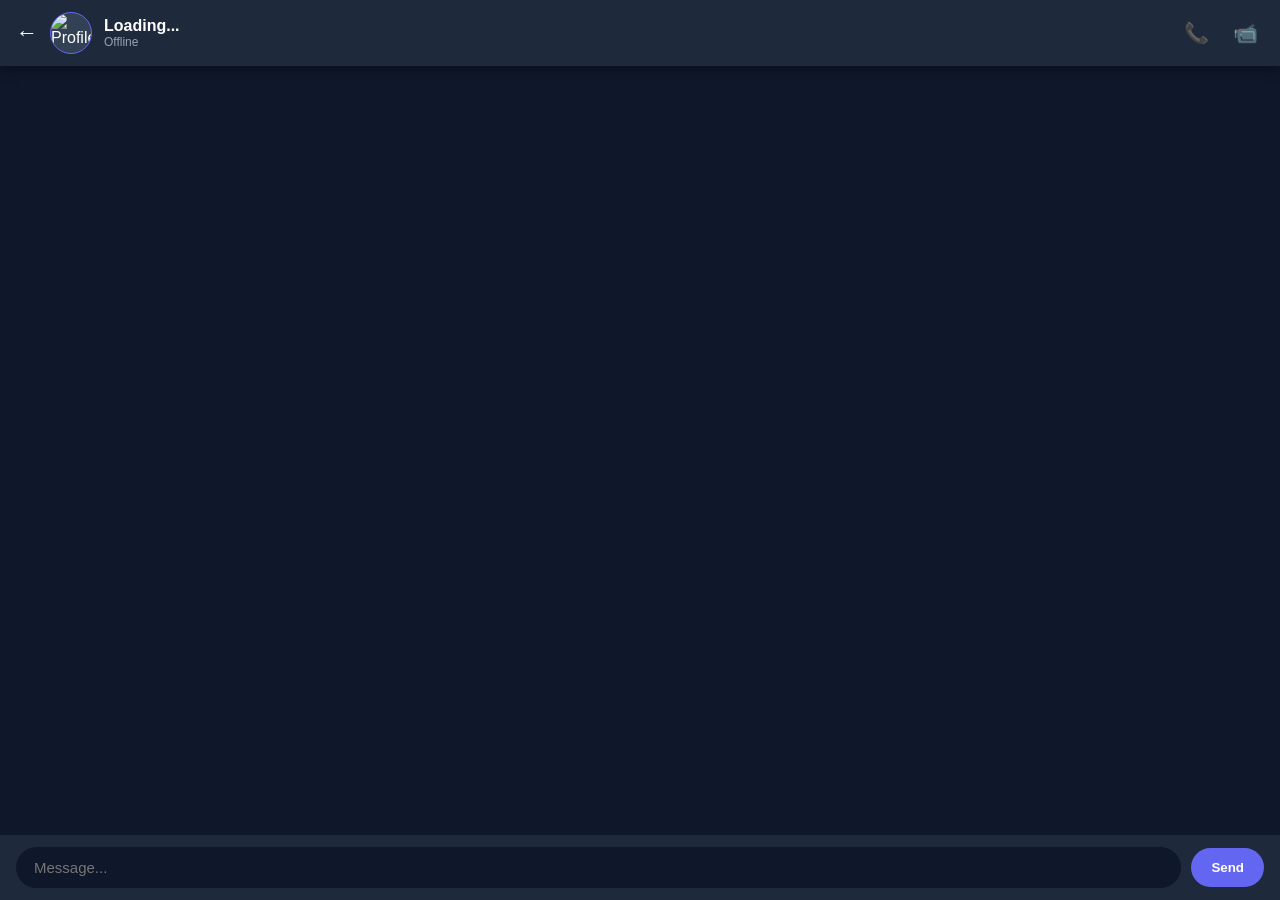
==== chat-room.html @ 701e10e3 "Add files via upload" ====
<!DOCTYPE html>
<html lang="en">
<head>
<meta charset="UTF-8">
<meta name="viewport" content="width=device-width, initial-scale=1.0">
<title>Chat Room - Chatversa</title>

<style>
*{
  margin:0;
  padding:0;
  box-sizing:border-box;
  font-family:-apple-system, BlinkMacSystemFont, "Segoe UI", Roboto, Helvetica, Arial, sans-serif;
}

body{
  background:#0f172a;
  color:white;
  height:100vh;
  display:flex;
  flex-direction:column;
  overflow:hidden;
}

/* Header */
.header{
  background:#1e293b;
  padding:12px 16px;
  display:flex;
  align-items:center;
  justify-content:space-between;
  box-shadow:0 4px 12px rgba(0,0,0,.35);
  z-index:10;
}

.user-info{
  display:flex;
  align-items:center;
  gap:12px;
}

.back-icon{
  font-size:22px;
  cursor:pointer;
  text-decoration:none;
  color:white;
  font-weight:bold;
}

.profile-pic {
  width: 42px;
  height: 42px;
  border-radius: 50%;
  object-fit: cover;
  background: #334155;
  border: 1.5px solid #6366f1;
}

.user-details {
  display: flex;
  flex-direction: column;
}

.user-title{
  font-size:16px;
  font-weight:bold;
}

.status-text{
  font-size:12px;
  color:#94a3b8;
}

.status-online{
  color:#22c55e;
}

.call-actions{
  display:flex;
  gap:12px;
}

.call-btn{
  background:transparent;
  border:none;
  color:white;
  cursor:pointer;
  font-size:20px;
  padding:6px;
  transition:0.2s;
}

.call-btn:hover{
  opacity:0.8;
}

/* Chat Messages */
.chat-box{
  flex:1;
  padding:20px;
  overflow-y:auto;
  display:flex;
  flex-direction:column;
  gap:12px;
}

.message{
  max-width:75%;
  padding:12px 16px;
  border-radius:18px;
  font-size:15px;
  line-height:1.4;
  word-wrap:break-word;
}

.my-msg{
  align-self:flex-end;
  background:#6366f1;
  color:white;
  border-bottom-right-radius:4px;
}

.other-msg{
  align-self:flex-start;
  background:#1e293b;
  color:#e2e8f0;
  border-bottom-left-radius:4px;
}

.call-log-msg {
  align-self: center !important;
  background: #334155 !important;
  color: #cbd5e1 !important;
  font-size: 13px !important;
  border-radius: 12px !important;
  padding: 6px 14px !important;
  text-align: center;
}

.input-container{
  background:#1e293b;
  padding:12px 16px;
  display:flex;
  gap:10px;
  align-items:center;
}

.message-input{
  flex:1;
  padding:12px 18px;
  border:none;
  border-radius:24px;
  background:#0f172a;
  color:white;
  font-size:15px;
  outline:none;
}

.send-btn{
  background:#6366f1;
  color:white;
  border:none;
  padding:12px 20px;
  border-radius:24px;
  font-weight:bold;
  cursor:pointer;
}

/* INSTAGRAM STYLE CALL MODAL OVERLAY */
.call-modal{
  position:fixed;
  top:0;
  left:0;
  width:100vw;
  height:100vh;
  background:#0a0a0c;
  display:none;
  flex-direction:column;
  align-items:center;
  justify-content:space-between;
  z-index:9999;
  padding:50px 20px 40px;
}

.call-bg-blur {
  position: absolute;
  top: 0;
  left: 0;
  width: 100%;
  height: 100%;
  background-size: cover;
  background-position: center;
  filter: blur(40px) brightness(0.3);
  z-index: 1;
}

.call-content {
  position: relative;
  z-index: 2;
  display: flex;
  flex-direction: column;
  align-items: center;
  width: 100%;
}

.call-avatar-wrapper {
  position: relative;
  margin-top: 30px;
}

.call-avatar {
  width: 130px;
  height: 130px;
  border-radius: 50%;
  object-fit: cover;
  border: 3px solid rgba(255,255,255,0.2);
  z-index: 2;
  position: relative;
}

.pulse-ring {
  position: absolute;
  top: -10px;
  left: -10px;
  width: 150px;
  height: 150px;
  border-radius: 50%;
  border: 2px solid #6366f1;
  animation: pulse 1.8s infinite ease-out;
  z-index: 1;
}

@keyframes pulse {
  0% { transform: scale(0.9); opacity: 0.8; }
  100% { transform: scale(1.4); opacity: 0; }
}

.call-user-name {
  font-size: 24px;
  font-weight: 700;
  margin-top: 20px;
}

.call-status-label {
  font-size: 14px;
  color: #a1a1aa;
  margin-top: 6px;
}

.call-timer {
  font-size: 14px;
  color: #22c55e;
  margin-top: 6px;
  font-weight: 600;
  display: none;
}

/* Video Grid */
.video-container {
  position: absolute;
  top: 0;
  left: 0;
  width: 100%;
  height: 100%;
  z-index: 2;
  display: none;
}

#remoteVideo {
  width: 100%;
  height: 100%;
  object-fit: cover;
}

#localVideo {
  position: absolute;
  top: 40px;
  right: 20px;
  width: 110px;
  height: 160px;
  border-radius: 16px;
  object-fit: cover;
  box-shadow: 0 10px 25px rgba(0,0,0,0.5);
  border: 1px solid rgba(255,255,255,0.2);
  z-index: 3;
}

/* Controls Toolbar */
.call-controls {
  position: relative;
  z-index: 5;
  display: flex;
  gap: 20px;
  align-items: center;
  background: rgba(255, 255, 255, 0.1);
  padding: 12px 28px;
  border-radius: 40px;
  backdrop-filter: blur(20px);
}

.icon-btn {
  width: 52px;
  height: 52px;
  border-radius: 50%;
  border: none;
  background: rgba(255, 255, 255, 0.2);
  color: white;
  font-size: 20px;
  cursor: pointer;
  display: flex;
  align-items: center;
  justify-content: center;
  transition: 0.2s;
}

.icon-btn.off {
  background: #ffffff;
  color: #000;
}

.btn-end {
  background: #ef4444 !important;
  color: white !important;
}

.btn-accept {
  background: #22c55e !important;
  color: white !important;
}
</style>
</head>

<body>

<!-- Header -->
<div class="header">
  <div class="user-info">
    <a href="javascript:history.back()" class="back-icon">←</a>
    <img id="userAvatar" class="profile-pic" src="https://ui-avatars.com/api/?name=User&background=6366f1&color=fff" alt="Profile">
    <div class="user-details">
      <div class="user-title" id="chatUserName">Loading...</div>
      <div class="status-text" id="userStatus">Offline</div>
    </div>
  </div>
  <div class="call-actions">
    <button class="call-btn" id="audioCallBtn">📞</button>
    <button class="call-btn" id="videoCallBtn">📹</button>
  </div>
</div>

<!-- Chat Messages Area -->
<div class="chat-box" id="chatBox"></div>

<!-- Input Form Section -->
<form id="messageForm" class="input-container">
  <input type="text" id="messageInput" class="message-input" placeholder="Message..." autocomplete="off" required>
  <button type="submit" class="send-btn">Send</button>
</form>

<!-- INSTAGRAM-LIKE CALL MODAL -->
<div class="call-modal" id="callModal">
  <div class="call-bg-blur" id="callBgBlur"></div>

  <!-- Video Layers -->
  <div class="video-container" id="videoContainer">
    <video id="remoteVideo" autoplay playsinline></video>
    <video id="localVideo" autoplay playsinline muted></video>
  </div>

  <!-- Audio / Initial View -->
  <div class="call-content" id="callContent">
    <div class="call-avatar-wrapper">
      <div class="pulse-ring" id="pulseRing"></div>
      <img id="callUserAvatar" class="call-avatar" src="https://ui-avatars.com/api/?name=User" alt="Avatar">
    </div>
    <div class="call-user-name" id="callUserName">User</div>
    <div class="call-status-label" id="callStatusLabel">Ringing...</div>
    <div class="call-timer" id="callTimer">00:00</div>
  </div>

  <!-- Toolbar -->
  <div class="call-controls">
    <button class="icon-btn" id="toggleMicBtn">🎙️</button>
    <button class="icon-btn btn-accept" id="acceptCallBtn" style="display:none;">📞</button>
    <button class="icon-btn" id="toggleCamBtn" style="display:none;">📹</button>
    <button class="icon-btn btn-end" id="endCallBtn">❌</button>
  </div>
</div>

<script type="module">
import { initializeApp } from "https://www.gstatic.com/firebasejs/12.1.0/firebase-app.js";
import { getAuth, onAuthStateChanged } from "https://www.gstatic.com/firebasejs/12.1.0/firebase-auth.js";
import {
  getFirestore,
  collection,
  doc,
  addDoc,
  query,
  orderBy,
  onSnapshot,
  updateDoc,
  setDoc,
  deleteDoc,
  getDocs,
  serverTimestamp
} from "https://www.gstatic.com/firebasejs/12.1.0/firebase-firestore.js";

const firebaseConfig = {
  apiKey: "AIzaSyDe3ahkE9wEpUOYwt8dnUiFhUAYI1X3i7E",
  authDomain: "chatversa-ca526.firebaseapp.com",
  projectId: "chatversa-ca526",
  storageBucket: "chatversa-ca526.firebasestorage.app",
  messagingSenderId: "735371121479",
  appId: "1:735371121479:web:230385acffc8a7c3e8f262"
};

const app = initializeApp(firebaseConfig);
const auth = getAuth(app);
const db = getFirestore(app);

// DOM Elements
const chatUserName = document.getElementById("chatUserName");
const userAvatar = document.getElementById("userAvatar");
const userStatus = document.getElementById("userStatus");
const chatBox = document.getElementById("chatBox");
const messageForm = document.getElementById("messageForm");
const messageInput = document.getElementById("messageInput");

// Call Modal Elements
const callModal = document.getElementById("callModal");
const callBgBlur = document.getElementById("callBgBlur");
const callUserAvatar = document.getElementById("callUserAvatar");
const callUserName = document.getElementById("callUserName");
const callStatusLabel = document.getElementById("callStatusLabel");
const callTimer = document.getElementById("callTimer");
const videoContainer = document.getElementById("videoContainer");
const pulseRing = document.getElementById("pulseRing");

const localVideo = document.getElementById("localVideo");
const remoteVideo = document.getElementById("remoteVideo");
const endCallBtn = document.getElementById("endCallBtn");
const acceptCallBtn = document.getElementById("acceptCallBtn");
const toggleMicBtn = document.getElementById("toggleMicBtn");
const toggleCamBtn = document.getElementById("toggleCamBtn");

const urlParams = new URLSearchParams(window.location.search);
let roomId = urlParams.get("roomId");
let friendName = urlParams.get("name");
let targetUid = urlParams.get("userId");

let currentUser = null;
let peerConnection = null;
let localStream = null;
let timerInterval = null;
let callDurationSeconds = 0;
let audioContext = null;
let ringtoneOscillator = null;

const rtcConfig = {
  iceServers: [
    { urls: "stun:stun.l.google.com:19302" },
    { urls: "stun:stun1.l.google.com:19302" }
  ]
};

function getConsistentRoomId(uid1, uid2) {
    return [uid1, uid2].sort().join("_");
}

onAuthStateChanged(auth, async (user) => {
    if (!user) {
        location.href = "index.html";
        return;
    }
    currentUser = user;

    if (targetUid) {
        roomId = getConsistentRoomId(currentUser.uid, targetUid);
    } else if (roomId) {
        const uids = roomId.split("_");
        targetUid = uids.find(id => id !== currentUser.uid);
        roomId = getConsistentRoomId(currentUser.uid, targetUid);
    }

    setupUserPresence();
    resolveUserAndPresence();
    listenForMessages();
    listenForIncomingCalls();
});

// Presence System
function setupUserPresence() {
    const userRef = doc(db, "users", currentUser.uid);
    updateDoc(userRef, { isOnline: true, lastSeen: serverTimestamp() }).catch(() => {});
    window.addEventListener("beforeunload", () => {
        updateDoc(userRef, { isOnline: false, lastSeen: serverTimestamp() });
    });
}

function resolveUserAndPresence() {
    if (friendName) {
        chatUserName.innerText = friendName;
        callUserName.innerText = friendName;
        const avatarUrl = `https://ui-avatars.com/api/?name=${encodeURIComponent(friendName)}&background=6366f1&color=fff`;
        userAvatar.src = avatarUrl;
        callUserAvatar.src = avatarUrl;
        callBgBlur.style.backgroundImage = `url(${avatarUrl})`;
    }

    if (targetUid) {
        onSnapshot(doc(db, "users", targetUid), (docSnap) => {
            if (docSnap.exists()) {
                const data = docSnap.data();
                const name = data.username || friendName || "User";
                chatUserName.innerText = name;
                callUserName.innerText = name;

                const avatar = data.photoURL || data.profilePic || `https://ui-avatars.com/api/?name=${encodeURIComponent(name)}&background=6366f1&color=fff`;
                userAvatar.src = avatar;
                callUserAvatar.src = avatar;
                callBgBlur.style.backgroundImage = `url(${avatar})`;

                if (data.isOnline) {
                    userStatus.innerText = "Online";
                    userStatus.className = "status-text status-online";
                } else if (data.lastSeen) {
                    const date = data.lastSeen.toDate ? data.lastSeen.toDate() : new Date();
                    userStatus.innerText = `Last seen at ${date.toLocaleTimeString([], {hour: '2-digit', minute:'2-digit'})}`;
                    userStatus.className = "status-text";
                } else {
                    userStatus.innerText = "Offline";
                    userStatus.className = "status-text";
                }
            }
        });
    }
}

// Chat System with Call Log UI
function listenForMessages() {
    if (!roomId) return;
    const q = query(
        collection(db, "chatRooms", roomId, "messages"),
        orderBy("timestamp", "asc")
    );

    onSnapshot(q, (snapshot) => {
        chatBox.innerHTML = "";
        snapshot.forEach((docSnap) => {
            const msg = docSnap.data();
            const isMe = msg.senderId === currentUser.uid;
            const msgDiv = document.createElement("div");

            if (msg.isCallLog) {
                msgDiv.classList.add("message", "call-log-msg");
            } else {
                msgDiv.classList.add("message", isMe ? "my-msg" : "other-msg");
            }

            msgDiv.innerText = msg.text || "";
            chatBox.appendChild(msgDiv);
        });
        chatBox.scrollTop = chatBox.scrollHeight;
    });
}

messageForm.addEventListener("submit", async (e) => {
    e.preventDefault();
    const text = messageInput.value.trim();
    if (!text || !roomId) return;

    messageInput.value = "";
    await addDoc(collection(db, "chatRooms", roomId, "messages"), {
        text: text,
        senderId: currentUser.uid,
        timestamp: serverTimestamp()
    });
});

// Send Call Summary Message to Chat
async function sendCallLogMessage(callType, status, durationSec = 0) {
    if (!roomId) return;

    let text = "";
    if (status === "connected") {
        let mins = Math.floor(durationSec / 60);
        let secs = durationSec % 60;
        let timeStr = `${mins < 10 ? '0' + mins : mins}:${secs < 10 ? '0' + secs : secs}`;
        text = `📞 ${callType === 'video' ? 'Video' : 'Audio'} Call ended • ${timeStr}`;
    } else {
        text = `🚫 Missed ${callType === 'video' ? 'Video' : 'Audio'} Call`;
    }

    await addDoc(collection(db, "chatRooms", roomId, "messages"), {
        text: text,
        senderId: currentUser.uid,
        isCallLog: true,
        timestamp: serverTimestamp()
    });
}

// Sound Generator (Procedural Ringtone)
function playRingtone() {
    try {
        audioContext = new (window.AudioContext || window.webkitAudioContext)();
        let osc = audioContext.createOscillator();
        let gain = audioContext.createGain();
        osc.type = 'sine';
        osc.frequency.setValueAtTime(440, audioContext.currentTime); 
        gain.gain.setValueAtTime(0.1, audioContext.currentTime);
        osc.connect(gain);
        gain.connect(audioContext.destination);
        osc.start();
        ringtoneOscillator = osc;
    } catch(e) {}
}

function stopRingtone() {
    if (ringtoneOscillator) {
        try { ringtoneOscillator.stop(); } catch(e){}
        ringtoneOscillator = null;
    }
}

// Timer Counter
function startTimer() {
    callDurationSeconds = 0;
    callTimer.style.display = "block";
    pulseRing.style.display = "none";
    
    timerInterval = setInterval(() => {
        callDurationSeconds++;
        let mins = Math.floor(callDurationSeconds / 60);
        let secs = callDurationSeconds % 60;
        callTimer.innerText = `${mins < 10 ? '0' + mins : mins}:${secs < 10 ? '0' + secs : secs}`;
    }, 1000);
}

// Call Actions
document.getElementById("audioCallBtn").onclick = () => startCall(false);
document.getElementById("videoCallBtn").onclick = () => startCall(true);

async function startCall(isVideo) {
    if (!roomId) return;

    try {
        localStream = await navigator.mediaDevices.getUserMedia({ video: isVideo, audio: true });
    } catch (err) {
        try {
            localStream = await navigator.mediaDevices.getUserMedia({ video: false, audio: true });
            isVideo = false;
        } catch (audioErr) {
            alert("Permissions required for microphone/camera.");
            return;
        }
    }

    callModal.style.display = "flex";
    callStatusLabel.innerText = "Calling...";
    acceptCallBtn.style.display = "none";
    toggleCamBtn.style.display = isVideo ? "flex" : "none";
    videoContainer.style.display = isVideo ? "block" : "none";

    localVideo.srcObject = localStream;
    playRingtone();

    peerConnection = new RTCPeerConnection(rtcConfig);
    localStream.getTracks().forEach(track => peerConnection.addTrack(track, localStream));

    peerConnection.ontrack = (event) => {
        remoteVideo.srcObject = event.streams[0];
    };

    const callDocRef = doc(db, "chatRooms", roomId, "calls", "currentCall");
    const offerCandidatesRef = collection(callDocRef, "offerCandidates");
    const answerCandidatesRef = collection(callDocRef, "answerCandidates");

    const oldOffers = await getDocs(offerCandidatesRef);
    oldOffers.forEach(async (d) => await deleteDoc(d.ref));
    const oldAnswers = await getDocs(answerCandidatesRef);
    oldAnswers.forEach(async (d) => await deleteDoc(d.ref));

    peerConnection.onicecandidate = (event) => {
        if (event.candidate) {
            addDoc(offerCandidatesRef, event.candidate.toJSON());
        }
    };

    const offer = await peerConnection.createOffer();
    await peerConnection.setLocalDescription(offer);

    await setDoc(callDocRef, {
        offer: { type: offer.type, sdp: offer.sdp },
        callerId: currentUser.uid,
        type: isVideo ? "video" : "audio",
        status: "calling"
    });

    onSnapshot(callDocRef, async (snapshot) => {
        const data = snapshot.data();
        if (data && data.answer && !peerConnection.currentRemoteDescription) {
            stopRingtone();
            const answer = new RTCSessionDescription(data.answer);
            await peerConnection.setRemoteDescription(answer);
            callStatusLabel.innerText = "Connected";
            startTimer();
        }
        if (!data || data.status === "ended") {
            closeCallUI();
        }
    });

    onSnapshot(answerCandidatesRef, (snapshot) => {
        snapshot.docChanges().forEach((change) => {
            if (change.type === "added") {
                peerConnection.addIceCandidate(new RTCIceCandidate(change.doc.data()));
            }
        });
    });
}

function listenForIncomingCalls() {
    if (!roomId) return;
    const callDocRef = doc(db, "chatRooms", roomId, "calls", "currentCall");

    onSnapshot(callDocRef, async (snapshot) => {
        if (!snapshot.exists()) return;
        const data = snapshot.data();

        if (data.callerId !== currentUser.uid && data.status === "calling") {
            playRingtone();
            callModal.style.display = "flex";
            callStatusLabel.innerText = `Incoming ${data.type} call...`;
            acceptCallBtn.style.display = "flex";
            toggleCamBtn.style.display = data.type === "video" ? "flex" : "none";
            videoContainer.style.display = data.type === "video" ? "block" : "none";

            acceptCallBtn.onclick = async () => {
                stopRingtone();
                acceptCallBtn.style.display = "none";
                callStatusLabel.innerText = "Connecting...";

                try {
                    localStream = await navigator.mediaDevices.getUserMedia({
                        video: data.type === "video",
                        audio: true
                    });
                } catch (err) {
                    localStream = await navigator.mediaDevices.getUserMedia({ video: false, audio: true });
                }

                localVideo.srcObject = localStream;

                peerConnection = new RTCPeerConnection(rtcConfig);
                localStream.getTracks().forEach(track => peerConnection.addTrack(track, localStream));

                peerConnection.ontrack = (event) => {
                    remoteVideo.srcObject = event.streams[0];
                };

                const offerCandidatesRef = collection(callDocRef, "offerCandidates");
                const answerCandidatesRef = collection(callDocRef, "answerCandidates");

                peerConnection.onicecandidate = (event) => {
                    if (event.candidate) {
                        addDoc(answerCandidatesRef, event.candidate.toJSON());
                    }
                };

                await peerConnection.setRemoteDescription(new RTCSessionDescription(data.offer));
                const answer = await peerConnection.createAnswer();
                await peerConnection.setLocalDescription(answer);

                await updateDoc(callDocRef, {
                    answer: { type: answer.type, sdp: answer.sdp },
                    status: "connected"
                });

                callStatusLabel.innerText = "Connected";
                startTimer();

                onSnapshot(offerCandidatesRef, (snapshot) => {
                    snapshot.docChanges().forEach((change) => {
                        if (change.type === "added") {
                            peerConnection.addIceCandidate(new RTCIceCandidate(change.doc.data()));
                        }
                    });
                });
            };
        } else if (data.status === "ended") {
            closeCallUI();
        }
    });
}

// Control Buttons Logic
toggleMicBtn.onclick = () => {
    if (localStream) {
        const audioTrack = localStream.getAudioTracks()[0];
        if (audioTrack) {
            audioTrack.enabled = !audioTrack.enabled;
            toggleMicBtn.classList.toggle("off", !audioTrack.enabled);
            toggleMicBtn.innerText = audioTrack.enabled ? "🎙️" : "🔇";
        }
    }
};

toggleCamBtn.onclick = () => {
    if (localStream) {
        const videoTrack = localStream.getVideoTracks()[0];
        if (videoTrack) {
            videoTrack.enabled = !videoTrack.enabled;
            toggleCamBtn.classList.toggle("off", !videoTrack.enabled);
        }
    }
};

endCallBtn.onclick = async () => {
    if (roomId) {
        const callDocRef = doc(db, "chatRooms", roomId, "calls", "currentCall");
        
        // Push Call duration log to chat box
        const isVideo = toggleCamBtn.style.display !== "none";
        if (callStatusLabel.innerText === "Connected") {
            await sendCallLogMessage(isVideo ? "video" : "audio", "connected", callDurationSeconds);
        } else {
            await sendCallLogMessage(isVideo ? "video" : "audio", "missed");
        }

        await setDoc(callDocRef, { status: "ended" }, { merge: true }).catch(() => {});
    }
    closeCallUI();
};

function closeCallUI() {
    stopRingtone();
    if (timerInterval) clearInterval(timerInterval);
    if (localStream) {
        localStream.getTracks().forEach(track => track.stop());
    }
    if (peerConnection) {
        peerConnection.close();
    }
    callModal.style.display = "none";
    callTimer.innerText = "00:00";
    callTimer.style.display = "none";
    pulseRing.style.display = "block";
}
</script>

</body>
</html>
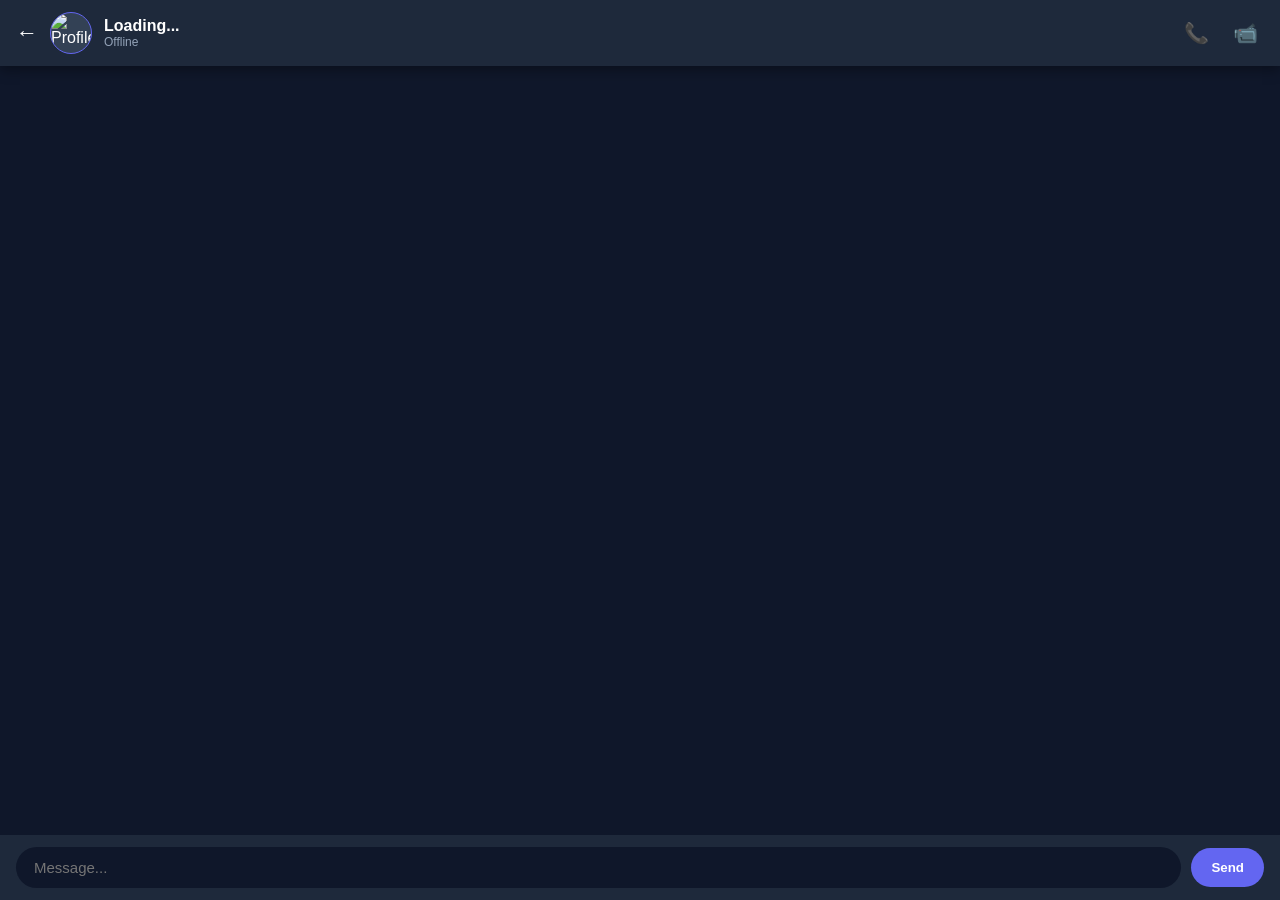
==== commit 786767b1: "Add files via upload" ====
--- a/chat-room.html
+++ b/chat-room.html
@@ -128,13 +128,20 @@
 }
 
 .call-log-msg {
-  align-self: center !important;
-  background: #334155 !important;
-  color: #cbd5e1 !important;
   font-size: 13px !important;
   border-radius: 12px !important;
-  padding: 6px 14px !important;
-  text-align: center;
+  padding: 8px 14px !important;
+  user-select: none;
+  transition: transform 0.1s ease, opacity 0.2s;
+}
+
+.clickable-call-log {
+  cursor: pointer;
+}
+
+.clickable-call-log:active {
+  transform: scale(0.96);
+  opacity: 0.8;
 }
 
 .input-container{
@@ -453,6 +460,7 @@
 let localStream = null;
 let timerInterval = null;
 let callDurationSeconds = 0;
+let isCallConnected = false;
 let audioContext = null;
 let ringtoneOscillator = null;
 
@@ -536,7 +544,7 @@
     }
 }
 
-// Chat System with Call Log UI
+// Chat System with Call Log UI & Tap to Recall
 function listenForMessages() {
     if (!roomId) return;
     const q = query(
@@ -553,11 +561,34 @@
 
             if (msg.isCallLog) {
                 msgDiv.classList.add("message", "call-log-msg");
+                
+                const isVideo = msg.callType === "Video" || (msg.text && msg.text.toLowerCase().includes("video"));
+
+                if (isMe) {
+                    msgDiv.style.alignSelf = "flex-end";
+                    msgDiv.style.background = "#312e81";
+                    msgDiv.style.color = "#c7d2fe";
+                    
+                    let callLabel = msg.text.replace("Missed", "Unanswered");
+                    msgDiv.innerText = `↗️ Outgoing ${callLabel.replace('📞 ', '')}`;
+                } else {
+                    msgDiv.style.alignSelf = "flex-start";
+                    msgDiv.style.background = "#334155";
+                    msgDiv.style.color = "#cbd5e1";
+
+                    // Tap to Call back on Missed/Incoming
+                    msgDiv.classList.add("clickable-call-log");
+                    msgDiv.innerText = `↙️ ${msg.text} • Tap to call back`;
+
+                    msgDiv.onclick = () => {
+                        startCall(isVideo);
+                    };
+                }
             } else {
                 msgDiv.classList.add("message", isMe ? "my-msg" : "other-msg");
+                msgDiv.innerText = msg.text || "";
             }
 
-            msgDiv.innerText = msg.text || "";
             chatBox.appendChild(msgDiv);
         });
         chatBox.scrollTop = chatBox.scrollHeight;
@@ -582,19 +613,23 @@
     if (!roomId) return;
 
     let text = "";
+    const typeStr = callType === 'video' ? 'Video' : 'Audio';
+
     if (status === "connected") {
         let mins = Math.floor(durationSec / 60);
         let secs = durationSec % 60;
         let timeStr = `${mins < 10 ? '0' + mins : mins}:${secs < 10 ? '0' + secs : secs}`;
-        text = `📞 ${callType === 'video' ? 'Video' : 'Audio'} Call ended • ${timeStr}`;
+        text = `📞 ${typeStr} Call ended • ${timeStr}`;
     } else {
-        text = `🚫 Missed ${callType === 'video' ? 'Video' : 'Audio'} Call`;
+        text = `🚫 Missed ${typeStr} Call`;
     }
 
     await addDoc(collection(db, "chatRooms", roomId, "messages"), {
         text: text,
         senderId: currentUser.uid,
         isCallLog: true,
+        callStatus: status,
+        callType: typeStr,
         timestamp: serverTimestamp()
     });
 }
@@ -624,6 +659,7 @@
 
 // Timer Counter
 function startTimer() {
+    isCallConnected = true;
     callDurationSeconds = 0;
     callTimer.style.display = "block";
     pulseRing.style.display = "none";
@@ -819,9 +855,8 @@
     if (roomId) {
         const callDocRef = doc(db, "chatRooms", roomId, "calls", "currentCall");
         
-        // Push Call duration log to chat box
         const isVideo = toggleCamBtn.style.display !== "none";
-        if (callStatusLabel.innerText === "Connected") {
+        if (isCallConnected) {
             await sendCallLogMessage(isVideo ? "video" : "audio", "connected", callDurationSeconds);
         } else {
             await sendCallLogMessage(isVideo ? "video" : "audio", "missed");
@@ -833,6 +868,7 @@
 };
 
 function closeCallUI() {
+    isCallConnected = false;
     stopRingtone();
     if (timerInterval) clearInterval(timerInterval);
     if (localStream) {
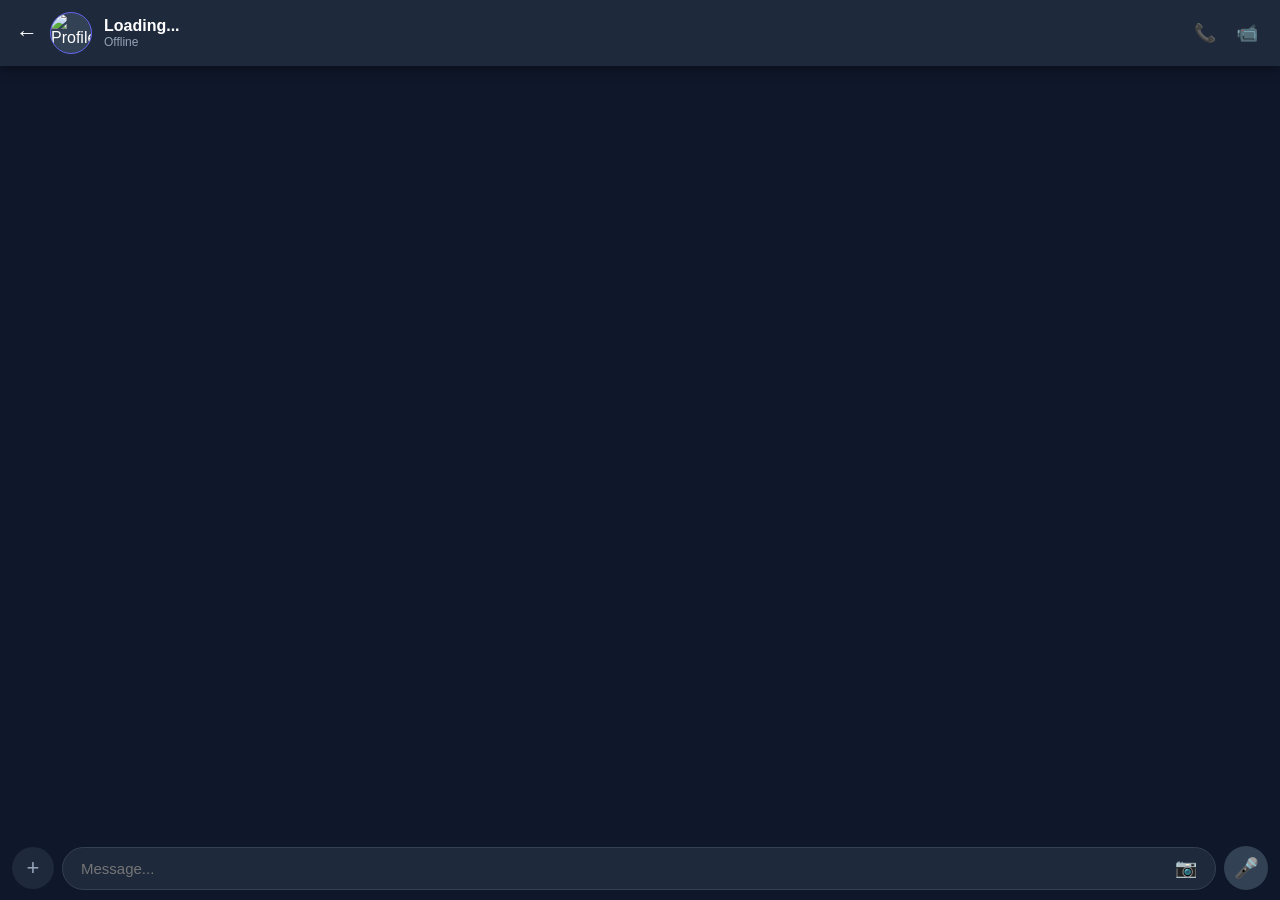
==== commit 9292c757: "Add files via upload" ====
--- a/chat-room.html
+++ b/chat-room.html
@@ -11,15 +11,22 @@
   padding:0;
   box-sizing:border-box;
   font-family:-apple-system, BlinkMacSystemFont, "Segoe UI", Roboto, Helvetica, Arial, sans-serif;
+  -webkit-user-select: none;
+  user-select: none;
 }
 
 body{
   background:#0f172a;
   color:white;
-  height:100vh;
+  height: 100vh;
+  height: 100dvh; /* Dynamic Height Fix for Chrome Mobile */
   display:flex;
   flex-direction:column;
   overflow:hidden;
+  position: fixed;
+  width: 100%;
+  top: 0;
+  left: 0;
 }
 
 /* Header */
@@ -31,6 +38,7 @@
   justify-content:space-between;
   box-shadow:0 4px 12px rgba(0,0,0,.35);
   z-index:10;
+  flex-shrink: 0;
 }
 
 .user-info{
@@ -77,7 +85,8 @@
 
 .call-actions{
   display:flex;
-  gap:12px;
+  gap:8px;
+  align-items:center;
 }
 
 .call-btn{
@@ -85,7 +94,7 @@
   border:none;
   color:white;
   cursor:pointer;
-  font-size:20px;
+  font-size:18px;
   padding:6px;
   transition:0.2s;
 }
@@ -94,14 +103,16 @@
   opacity:0.8;
 }
 
-/* Chat Messages */
+/* Chat Messages Area */
 .chat-box{
   flex:1;
+  min-height: 0;
   padding:20px;
   overflow-y:auto;
   display:flex;
   flex-direction:column;
   gap:12px;
+  z-index: 1;
 }
 
 .message{
@@ -111,6 +122,8 @@
   font-size:15px;
   line-height:1.4;
   word-wrap:break-word;
+  -webkit-user-select: text;
+  user-select: text;
 }
 
 .my-msg{
@@ -131,49 +144,257 @@
   font-size: 13px !important;
   border-radius: 12px !important;
   padding: 8px 14px !important;
-  user-select: none;
-  transition: transform 0.1s ease, opacity 0.2s;
 }
 
 .clickable-call-log {
   cursor: pointer;
 }
 
-.clickable-call-log:active {
-  transform: scale(0.96);
-  opacity: 0.8;
-}
-
+/* SNAPCHAT SNAP BUTTON IN CHAT */
+.snap-msg-btn {
+  background: #ef4444 !important;
+  color: white !important;
+  font-weight: 600;
+  cursor: pointer;
+  display: flex;
+  align-items: center;
+  gap: 8px;
+  border: none;
+  border-radius: 14px;
+  padding: 10px 16px;
+  font-size: 14px;
+  box-shadow: 0 4px 12px rgba(239, 68, 68, 0.3);
+}
+
+/* LIVE CAMERA OVERLAY FOR SNAP */
+.camera-overlay {
+  position: fixed;
+  top: 0;
+  left: 0;
+  width: 100vw;
+  height: 100vh;
+  background: #000;
+  z-index: 99999;
+  display: none;
+  flex-direction: column;
+  justify-content: space-between;
+  align-items: center;
+  padding: 40px 20px;
+}
+
+#cameraFeed {
+  width: 100%;
+  height: 70vh;
+  object-fit: cover;
+  border-radius: 20px;
+  background: #1e293b;
+}
+
+#capturedCanvas {
+  display: none;
+  width: 100%;
+  height: 70vh;
+  object-fit: cover;
+  border-radius: 20px;
+}
+
+.camera-controls {
+  display: flex;
+  width: 100%;
+  justify-content: space-around;
+  align-items: center;
+}
+
+.snap-shutter-btn {
+  width: 70px;
+  height: 70px;
+  border-radius: 50%;
+  border: 4px solid white;
+  background: transparent;
+  cursor: pointer;
+}
+
+.view-mode-selector {
+  display: none;
+  gap: 12px;
+  margin-bottom: 10px;
+}
+
+.view-chip {
+  background: #334155;
+  color: white;
+  padding: 8px 16px;
+  border-radius: 20px;
+  font-size: 13px;
+  cursor: pointer;
+  border: 1.5px solid transparent;
+}
+
+.view-chip.active {
+  background: #6366f1;
+  border-color: white;
+}
+
+/* FULLSCREEN SNAP VIEWER OVERLAY */
+.snap-viewer-overlay {
+  position: fixed;
+  top: 0;
+  left: 0;
+  width: 100vw;
+  height: 100vh;
+  background: #000;
+  z-index: 99999;
+  display: none;
+  flex-direction: column;
+  align-items: center;
+  justify-content: center;
+}
+
+.snap-viewer-overlay img {
+  max-width: 100%;
+  max-height: 85vh;
+  object-fit: contain;
+  border-radius: 8px;
+}
+
+.snap-timer-badge {
+  position: absolute;
+  top: 30px;
+  right: 30px;
+  background: rgba(255,255,255,0.2);
+  padding: 6px 14px;
+  border-radius: 20px;
+  font-size: 14px;
+  font-weight: bold;
+}
+
+/* CHATVERSA INPUT BAR */
 .input-container{
-  background:#1e293b;
-  padding:12px 16px;
+  background:#0f172a;
+  padding:10px 12px;
   display:flex;
-  gap:10px;
+  gap:8px;
   align-items:center;
+  flex-shrink: 0;
+  z-index: 10;
+  position: relative;
+}
+
+.plus-btn {
+  background: #1e293b;
+  border: none;
+  color: #94a3b8;
+  font-size: 22px;
+  width: 42px;
+  height: 42px;
+  border-radius: 50%;
+  cursor: pointer;
+  display: flex;
+  align-items: center;
+  justify-content: center;
+  flex-shrink: 0;
+  transition: background 0.2s, color 0.2s;
+}
+
+.plus-btn:hover {
+  background: #334155;
+  color: white;
+}
+
+.plus-menu {
+  position: absolute;
+  bottom: 60px;
+  left: 12px;
+  background: #1e293b;
+  border: 1px solid #334155;
+  border-radius: 16px;
+  padding: 8px 0;
+  display: none;
+  flex-direction: column;
+  box-shadow: 0 10px 25px rgba(0,0,0,0.5);
+  z-index: 20;
+  min-width: 190px;
+}
+
+.plus-menu-item {
+  padding: 10px 16px;
+  display: flex;
+  align-items: center;
+  gap: 12px;
+  color: white;
+  font-size: 14px;
+  cursor: pointer;
+  transition: background 0.2s;
+}
+
+.plus-menu-item:hover {
+  background: #334155;
+}
+
+.chat-input-wrapper {
+  flex: 1;
+  display: flex;
+  align-items: center;
+  background: #1e293b;
+  border-radius: 24px;
+  padding: 2px 14px;
+  border: 1px solid #334155;
 }
 
 .message-input{
   flex:1;
-  padding:12px 18px;
+  padding:10px 4px;
   border:none;
-  border-radius:24px;
-  background:#0f172a;
+  background: transparent;
   color:white;
   font-size:15px;
   outline:none;
-}
-
-.send-btn{
-  background:#6366f1;
-  color:white;
-  border:none;
-  padding:12px 20px;
-  border-radius:24px;
-  font-weight:bold;
-  cursor:pointer;
-}
-
-/* INSTAGRAM STYLE CALL MODAL OVERLAY */
+  -webkit-user-select: text;
+  user-select: text;
+}
+
+.camera-btn {
+  background: transparent;
+  border: none;
+  color: #94a3b8;
+  font-size: 18px;
+  cursor: pointer;
+  padding: 4px;
+  display: flex;
+  align-items: center;
+  justify-content: center;
+  transition: color 0.2s;
+}
+
+.camera-btn:hover {
+  color: white;
+}
+
+.dynamic-action-btn {
+  background: #334155;
+  color: white;
+  border: none;
+  width: 44px;
+  height: 44px;
+  border-radius: 50%;
+  font-size: 20px;
+  cursor: pointer;
+  display: flex;
+  align-items: center;
+  justify-content: center;
+  flex-shrink: 0;
+  transition: background 0.25s ease, transform 0.1s ease;
+}
+
+.dynamic-action-btn.is-typing {
+  background: #6366f1;
+}
+
+.dynamic-action-btn:active {
+  transform: scale(0.92);
+}
+
+/* CALL MODAL */
 .call-modal{
   position:fixed;
   top:0;
@@ -210,11 +431,6 @@
   width: 100%;
 }
 
-.call-avatar-wrapper {
-  position: relative;
-  margin-top: 30px;
-}
-
 .call-avatar {
   width: 130px;
   height: 130px;
@@ -225,23 +441,6 @@
   position: relative;
 }
 
-.pulse-ring {
-  position: absolute;
-  top: -10px;
-  left: -10px;
-  width: 150px;
-  height: 150px;
-  border-radius: 50%;
-  border: 2px solid #6366f1;
-  animation: pulse 1.8s infinite ease-out;
-  z-index: 1;
-}
-
-@keyframes pulse {
-  0% { transform: scale(0.9); opacity: 0.8; }
-  100% { transform: scale(1.4); opacity: 0; }
-}
-
 .call-user-name {
   font-size: 24px;
   font-weight: 700;
@@ -262,7 +461,6 @@
   display: none;
 }
 
-/* Video Grid */
 .video-container {
   position: absolute;
   top: 0;
@@ -292,7 +490,6 @@
   z-index: 3;
 }
 
-/* Controls Toolbar */
 .call-controls {
   position: relative;
   z-index: 5;
@@ -317,29 +514,39 @@
   display: flex;
   align-items: center;
   justify-content: center;
-  transition: 0.2s;
-}
-
-.icon-btn.off {
-  background: #ffffff;
-  color: #000;
-}
-
-.btn-end {
-  background: #ef4444 !important;
-  color: white !important;
-}
-
-.btn-accept {
-  background: #22c55e !important;
-  color: white !important;
-}
+}
+
+.btn-end { background: #ef4444 !important; color: white !important; }
+.btn-accept { background: #22c55e !important; color: white !important; }
 </style>
 </head>
 
 <body>
 
-<!-- Header -->
+<!-- LIVE CAMERA OVERLAY FOR REAL SNAP -->
+<div class="camera-overlay" id="cameraOverlay">
+  <video id="cameraFeed" autoplay playsinline></video>
+  <canvas id="capturedCanvas"></canvas>
+
+  <div class="view-mode-selector" id="viewModeSelector">
+    <div class="view-chip active" id="chip1x" onclick="selectLimit(1)">1x View Once</div>
+    <div class="view-chip" id="chip2x" onclick="selectLimit(2)">2x View Twice</div>
+  </div>
+
+  <div class="camera-controls">
+    <button style="background:none; border:none; color:white; font-size:24px;" id="closeCamBtn">❌</button>
+    <button class="snap-shutter-btn" id="shutterBtn"></button>
+    <button style="background:none; border:none; color:white; font-size:24px; display:none;" id="sendSnapBtn">🚀</button>
+  </div>
+</div>
+
+<!-- Fullscreen Snap Viewer Overlay -->
+<div class="snap-viewer-overlay" id="snapViewerOverlay">
+  <div class="snap-timer-badge" id="snapTimerBadge">5s</div>
+  <img id="snapImageViewer" src="" alt="View Snap">
+</div>
+
+<!-- Header (Theme Button Removed) -->
 <div class="header">
   <div class="user-info">
     <a href="javascript:history.back()" class="back-icon">←</a>
@@ -350,34 +557,54 @@
     </div>
   </div>
   <div class="call-actions">
-    <button class="call-btn" id="audioCallBtn">📞</button>
-    <button class="call-btn" id="videoCallBtn">📹</button>
+    <button class="call-btn" id="audioCallBtn" title="Audio Call">📞</button>
+    <button class="call-btn" id="videoCallBtn" title="Video Call">📹</button>
   </div>
 </div>
 
+<!-- Hidden File Inputs -->
+<input type="file" id="pictureInput" accept="image/*" style="display:none;">
+<input type="file" id="documentInput" accept=".pdf,.doc,.docx,.txt" style="display:none;">
+
 <!-- Chat Messages Area -->
 <div class="chat-box" id="chatBox"></div>
 
-<!-- Input Form Section -->
+<!-- CHATVERSA INPUT BAR -->
 <form id="messageForm" class="input-container">
-  <input type="text" id="messageInput" class="message-input" placeholder="Message..." autocomplete="off" required>
-  <button type="submit" class="send-btn">Send</button>
+  
+  <!-- WhatsApp Style Plus Button -->
+  <button type="button" class="plus-btn" id="plusBtn" title="Attachments">+</button>
+
+  <!-- Popup Menu for Plus Options -->
+  <div class="plus-menu" id="plusMenu">
+    <div class="plus-menu-item" id="optionEmoji"><span>😃</span> Emoji & Stickers</div>
+    <div class="plus-menu-item" id="optionPicture"><span>🖼️</span> Pictures</div>
+    <div class="plus-menu-item" id="optionDocument"><span>📄</span> Documents</div>
+    <div class="plus-menu-item" id="optionLocation"><span>📍</span> Location</div>
+  </div>
+
+  <!-- Capsule Input Box -->
+  <div class="chat-input-wrapper">
+    <input type="text" id="messageInput" class="message-input" placeholder="Message..." autocomplete="off">
+    <!-- Camera Icon Inside Right Edge for Live Snap -->
+    <button type="button" class="camera-btn" id="cameraBtn" title="Open Camera">📷</button>
+  </div>
+
+  <!-- Dynamic Mic / Paper Plane Button -->
+  <button type="submit" class="dynamic-action-btn" id="actionBtn" title="Voice Note">🎤</button>
 </form>
 
-<!-- INSTAGRAM-LIKE CALL MODAL -->
+<!-- CALL MODAL -->
 <div class="call-modal" id="callModal">
   <div class="call-bg-blur" id="callBgBlur"></div>
 
-  <!-- Video Layers -->
   <div class="video-container" id="videoContainer">
     <video id="remoteVideo" autoplay playsinline></video>
     <video id="localVideo" autoplay playsinline muted></video>
   </div>
 
-  <!-- Audio / Initial View -->
   <div class="call-content" id="callContent">
     <div class="call-avatar-wrapper">
-      <div class="pulse-ring" id="pulseRing"></div>
       <img id="callUserAvatar" class="call-avatar" src="https://ui-avatars.com/api/?name=User" alt="Avatar">
     </div>
     <div class="call-user-name" id="callUserName">User</div>
@@ -385,7 +612,6 @@
     <div class="call-timer" id="callTimer">00:00</div>
   </div>
 
-  <!-- Toolbar -->
   <div class="call-controls">
     <button class="icon-btn" id="toggleMicBtn">🎙️</button>
     <button class="icon-btn btn-accept" id="acceptCallBtn" style="display:none;">📞</button>
@@ -425,13 +651,35 @@
 const auth = getAuth(app);
 const db = getFirestore(app);
 
-// DOM Elements
+// Elements
 const chatUserName = document.getElementById("chatUserName");
 const userAvatar = document.getElementById("userAvatar");
 const userStatus = document.getElementById("userStatus");
 const chatBox = document.getElementById("chatBox");
 const messageForm = document.getElementById("messageForm");
 const messageInput = document.getElementById("messageInput");
+const actionBtn = document.getElementById("actionBtn");
+
+// Plus & Inputs
+const plusBtn = document.getElementById("plusBtn");
+const plusMenu = document.getElementById("plusMenu");
+const pictureInput = document.getElementById("pictureInput");
+const documentInput = document.getElementById("documentInput");
+const cameraBtn = document.getElementById("cameraBtn");
+
+// Camera Overlay Elements
+const cameraOverlay = document.getElementById("cameraOverlay");
+const cameraFeed = document.getElementById("cameraFeed");
+const capturedCanvas = document.getElementById("capturedCanvas");
+const shutterBtn = document.getElementById("shutterBtn");
+const closeCamBtn = document.getElementById("closeCamBtn");
+const sendSnapBtn = document.getElementById("sendSnapBtn");
+const viewModeSelector = document.getElementById("viewModeSelector");
+
+// Snap Viewer Elements
+const snapViewerOverlay = document.getElementById("snapViewerOverlay");
+const snapImageViewer = document.getElementById("snapImageViewer");
+const snapTimerBadge = document.getElementById("snapTimerBadge");
 
 // Call Modal Elements
 const callModal = document.getElementById("callModal");
@@ -441,7 +689,6 @@
 const callStatusLabel = document.getElementById("callStatusLabel");
 const callTimer = document.getElementById("callTimer");
 const videoContainer = document.getElementById("videoContainer");
-const pulseRing = document.getElementById("pulseRing");
 
 const localVideo = document.getElementById("localVideo");
 const remoteVideo = document.getElementById("remoteVideo");
@@ -458,16 +705,14 @@
 let currentUser = null;
 let peerConnection = null;
 let localStream = null;
-let timerInterval = null;
-let callDurationSeconds = 0;
-let isCallConnected = false;
-let audioContext = null;
-let ringtoneOscillator = null;
+let cameraStream = null;
+let capturedSnapData = null;
+let selectedViewLimit = 1;
 
 const rtcConfig = {
   iceServers: [
     { urls: "stun:stun.l.google.com:19302" },
-    { urls: "stun:stun1.l.google.com:19302" }
+    { urls: "stun:stun1.1.google.com:19302" }
   ]
 };
 
@@ -496,13 +741,152 @@
     listenForIncomingCalls();
 });
 
-// Presence System
+// Dynamic Mic / Send Toggle
+messageInput.addEventListener("input", () => {
+    if (messageInput.value.trim().length > 0) {
+        actionBtn.innerText = "✈️";
+        actionBtn.classList.add("is-typing");
+    } else {
+        actionBtn.innerText = "🎤";
+        actionBtn.classList.remove("is-typing");
+    }
+});
+
+// Plus Menu Toggle
+plusBtn.onclick = (e) => {
+    e.stopPropagation();
+    plusMenu.style.display = plusMenu.style.display === "flex" ? "none" : "flex";
+};
+
+document.onclick = () => {
+    plusMenu.style.display = "none";
+};
+
+// Option 1: Emoji
+document.getElementById("optionEmoji").onclick = () => {
+    messageInput.value += "😊 ";
+    messageInput.dispatchEvent(new Event('input'));
+    messageInput.focus();
+};
+
+// Option 2: Pictures
+document.getElementById("optionPicture").onclick = () => pictureInput.click();
+
+pictureInput.onchange = (e) => {
+    const file = e.target.files[0];
+    if (file && roomId) {
+        const reader = new FileReader();
+        reader.onload = async function(event) {
+            await addDoc(collection(db, "chatRooms", roomId, "messages"), {
+                imageUrl: event.target.result,
+                senderId: currentUser.uid,
+                timestamp: serverTimestamp()
+            });
+        };
+        reader.readAsDataURL(file);
+    }
+};
+
+// Option 3: FIX FOR DOCUMENTS
+document.getElementById("optionDocument").onclick = () => documentInput.click();
+
+documentInput.onchange = (e) => {
+    const file = e.target.files[0];
+    if (file && roomId) {
+        const reader = new FileReader();
+        reader.onload = async function(event) {
+            await addDoc(collection(db, "chatRooms", roomId, "messages"), {
+                fileUrl: event.target.result,
+                fileName: file.name,
+                isDocument: true,
+                senderId: currentUser.uid,
+                timestamp: serverTimestamp()
+            });
+        };
+        reader.readAsDataURL(file);
+    }
+};
+
+// Option 4: FIX FOR LOCATION
+document.getElementById("optionLocation").onclick = () => {
+    if ("geolocation" in navigator) {
+        navigator.geolocation.getCurrentPosition(async (position) => {
+            const locUrl = `https://www.google.com/maps?q=${position.coords.latitude},${position.coords.longitude}`;
+            await addDoc(collection(db, "chatRooms", roomId, "messages"), {
+                text: `📍 My Live Location: ${locUrl}`,
+                isLocation: true,
+                locUrl: locUrl,
+                senderId: currentUser.uid,
+                timestamp: serverTimestamp()
+            });
+        }, (err) => {
+            alert("Could not retrieve location. Please turn on GPS permissions.");
+        });
+    } else {
+        alert("Geolocation not supported on this browser.");
+    }
+};
+
+// REAL CAMERA STREAM FOR SNAP
+cameraBtn.onclick = async () => {
+    try {
+        cameraStream = await navigator.mediaDevices.getUserMedia({ video: { facingMode: "user" }, audio: false });
+        cameraFeed.srcObject = cameraStream;
+        cameraOverlay.style.display = "flex";
+        cameraFeed.style.display = "block";
+        capturedCanvas.style.display = "none";
+        shutterBtn.style.display = "block";
+        sendSnapBtn.style.display = "none";
+        viewModeSelector.style.display = "none";
+    } catch (e) {
+        alert("Camera permission denied or camera not found.");
+    }
+};
+
+closeCamBtn.onclick = () => {
+    if (cameraStream) cameraStream.getTracks().forEach(t => t.stop());
+    cameraOverlay.style.display = "none";
+};
+
+shutterBtn.onclick = () => {
+    const ctx = capturedCanvas.getContext('2d');
+    capturedCanvas.width = cameraFeed.videoWidth;
+    capturedCanvas.height = cameraFeed.videoHeight;
+    ctx.drawImage(cameraFeed, 0, 0);
+    capturedSnapData = capturedCanvas.toDataURL('image/jpeg');
+
+    if (cameraStream) cameraStream.getTracks().forEach(t => t.stop());
+    cameraFeed.style.display = "none";
+    capturedCanvas.style.display = "block";
+    shutterBtn.style.display = "none";
+    sendSnapBtn.style.display = "block";
+    viewModeSelector.style.display = "flex";
+};
+
+window.selectLimit = (num) => {
+    selectedViewLimit = num;
+    document.getElementById('chip1x').classList.toggle('active', num === 1);
+    document.getElementById('chip2x').classList.toggle('active', num === 2);
+};
+
+sendSnapBtn.onclick = async () => {
+    if (capturedSnapData && roomId) {
+        await addDoc(collection(db, "chatRooms", roomId, "messages"), {
+            snapUrl: capturedSnapData,
+            senderId: currentUser.uid,
+            isSnap: true,
+            viewsLeft: selectedViewLimit,
+            maxViews: selectedViewLimit,
+            timestamp: serverTimestamp()
+        });
+        cameraOverlay.style.display = "none";
+    }
+};
+
+// Presence & Resolve
 function setupUserPresence() {
     const userRef = doc(db, "users", currentUser.uid);
     updateDoc(userRef, { isOnline: true, lastSeen: serverTimestamp() }).catch(() => {});
-    window.addEventListener("beforeunload", () => {
-        updateDoc(userRef, { isOnline: false, lastSeen: serverTimestamp() });
-    });
 }
 
 function resolveUserAndPresence() {
@@ -526,15 +910,10 @@
                 const avatar = data.photoURL || data.profilePic || `https://ui-avatars.com/api/?name=${encodeURIComponent(name)}&background=6366f1&color=fff`;
                 userAvatar.src = avatar;
                 callUserAvatar.src = avatar;
-                callBgBlur.style.backgroundImage = `url(${avatar})`;
 
                 if (data.isOnline) {
                     userStatus.innerText = "Online";
                     userStatus.className = "status-text status-online";
-                } else if (data.lastSeen) {
-                    const date = data.lastSeen.toDate ? data.lastSeen.toDate() : new Date();
-                    userStatus.innerText = `Last seen at ${date.toLocaleTimeString([], {hour: '2-digit', minute:'2-digit'})}`;
-                    userStatus.className = "status-text";
                 } else {
                     userStatus.innerText = "Offline";
                     userStatus.className = "status-text";
@@ -544,7 +923,7 @@
     }
 }
 
-// Chat System with Call Log UI & Tap to Recall
+// Chat Listener
 function listenForMessages() {
     if (!roomId) return;
     const q = query(
@@ -555,35 +934,65 @@
     onSnapshot(q, (snapshot) => {
         chatBox.innerHTML = "";
         snapshot.forEach((docSnap) => {
+            const msgId = docSnap.id;
             const msg = docSnap.data();
             const isMe = msg.senderId === currentUser.uid;
             const msgDiv = document.createElement("div");
 
-            if (msg.isCallLog) {
-                msgDiv.classList.add("message", "call-log-msg");
-                
-                const isVideo = msg.callType === "Video" || (msg.text && msg.text.toLowerCase().includes("video"));
-
-                if (isMe) {
-                    msgDiv.style.alignSelf = "flex-end";
-                    msgDiv.style.background = "#312e81";
-                    msgDiv.style.color = "#c7d2fe";
-                    
-                    let callLabel = msg.text.replace("Missed", "Unanswered");
-                    msgDiv.innerText = `↗️ Outgoing ${callLabel.replace('📞 ', '')}`;
+            if (msg.isSnap) {
+                msgDiv.classList.add("message", isMe ? "my-msg" : "other-msg");
+                msgDiv.style.padding = "6px";
+
+                if (msg.viewsLeft <= 0) {
+                    msgDiv.innerHTML = `<span style="font-size:13px; color:#94a3b8; font-style:italic;">🔥 Opened Snap</span>`;
+                } else if (isMe) {
+                    msgDiv.innerHTML = `<span style="font-size:13px; color:#c7d2fe;">🔥 Sent Snap (${msg.maxViews}x View)</span>`;
                 } else {
-                    msgDiv.style.alignSelf = "flex-start";
-                    msgDiv.style.background = "#334155";
-                    msgDiv.style.color = "#cbd5e1";
-
-                    // Tap to Call back on Missed/Incoming
-                    msgDiv.classList.add("clickable-call-log");
-                    msgDiv.innerText = `↙️ ${msg.text} • Tap to call back`;
-
-                    msgDiv.onclick = () => {
-                        startCall(isVideo);
+                    const snapBtn = document.createElement("button");
+                    snapBtn.className = "snap-msg-btn";
+                    snapBtn.innerHTML = `🔥 View Snap (${msg.viewsLeft} Left)`;
+                    snapBtn.onclick = async () => {
+                        snapImageViewer.src = msg.snapUrl;
+                        snapViewerOverlay.style.display = "flex";
+
+                        let newViews = msg.viewsLeft - 1;
+                        await updateDoc(doc(db, "chatRooms", roomId, "messages", msgId), {
+                            viewsLeft: newViews,
+                            snapUrl: newViews <= 0 ? "" : msg.snapUrl
+                        });
+
+                        let timeLeft = 5;
+                        snapTimerBadge.innerText = `${timeLeft}s`;
+                        let countdown = setInterval(() => {
+                            timeLeft--;
+                            snapTimerBadge.innerText = `${timeLeft}s`;
+                            if (timeLeft <= 0) {
+                                clearInterval(countdown);
+                                snapViewerOverlay.style.display = "none";
+                                snapImageViewer.src = "";
+                                if (newViews <= 0) {
+                                    deleteDoc(doc(db, "chatRooms", roomId, "messages", msgId)).catch(() => {});
+                                }
+                            }
+                        }, 1000);
                     };
+                    msgDiv.appendChild(snapBtn);
                 }
+            } else if (msg.isDocument) {
+                msgDiv.classList.add("message", isMe ? "my-msg" : "other-msg");
+                msgDiv.innerHTML = `📄 <a href="${msg.fileUrl}" download="${msg.fileName}" style="color:white; text-decoration:underline;">${msg.fileName}</a>`;
+            } else if (msg.isLocation) {
+                msgDiv.classList.add("message", isMe ? "my-msg" : "other-msg");
+                msgDiv.innerHTML = `📍 <a href="${msg.locUrl}" target="_blank" style="color:white; text-decoration:underline;">View Shared Location</a>`;
+            } else if (msg.imageUrl) {
+                msgDiv.classList.add("message", isMe ? "my-msg" : "other-msg");
+                msgDiv.style.padding = "6px";
+                const img = document.createElement("img");
+                img.src = msg.imageUrl;
+                img.style.maxWidth = "220px";
+                img.style.borderRadius = "14px";
+                img.style.display = "block";
+                msgDiv.appendChild(img);
             } else {
                 msgDiv.classList.add("message", isMe ? "my-msg" : "other-msg");
                 msgDiv.innerText = msg.text || "";
@@ -598,107 +1007,36 @@
 messageForm.addEventListener("submit", async (e) => {
     e.preventDefault();
     const text = messageInput.value.trim();
-    if (!text || !roomId) return;
-
-    messageInput.value = "";
-    await addDoc(collection(db, "chatRooms", roomId, "messages"), {
-        text: text,
-        senderId: currentUser.uid,
-        timestamp: serverTimestamp()
-    });
+    if (!roomId) return;
+
+    if (text.length > 0) {
+        messageInput.value = "";
+        actionBtn.innerText = "🎤";
+        actionBtn.classList.remove("is-typing");
+        await addDoc(collection(db, "chatRooms", roomId, "messages"), {
+            text: text,
+            senderId: currentUser.uid,
+            timestamp: serverTimestamp()
+        });
+    }
 });
 
-// Send Call Summary Message to Chat
-async function sendCallLogMessage(callType, status, durationSec = 0) {
-    if (!roomId) return;
-
-    let text = "";
-    const typeStr = callType === 'video' ? 'Video' : 'Audio';
-
-    if (status === "connected") {
-        let mins = Math.floor(durationSec / 60);
-        let secs = durationSec % 60;
-        let timeStr = `${mins < 10 ? '0' + mins : mins}:${secs < 10 ? '0' + secs : secs}`;
-        text = `📞 ${typeStr} Call ended • ${timeStr}`;
-    } else {
-        text = `🚫 Missed ${typeStr} Call`;
-    }
-
-    await addDoc(collection(db, "chatRooms", roomId, "messages"), {
-        text: text,
-        senderId: currentUser.uid,
-        isCallLog: true,
-        callStatus: status,
-        callType: typeStr,
-        timestamp: serverTimestamp()
-    });
-}
-
-// Sound Generator (Procedural Ringtone)
-function playRingtone() {
-    try {
-        audioContext = new (window.AudioContext || window.webkitAudioContext)();
-        let osc = audioContext.createOscillator();
-        let gain = audioContext.createGain();
-        osc.type = 'sine';
-        osc.frequency.setValueAtTime(440, audioContext.currentTime); 
-        gain.gain.setValueAtTime(0.1, audioContext.currentTime);
-        osc.connect(gain);
-        gain.connect(audioContext.destination);
-        osc.start();
-        ringtoneOscillator = osc;
-    } catch(e) {}
-}
-
-function stopRingtone() {
-    if (ringtoneOscillator) {
-        try { ringtoneOscillator.stop(); } catch(e){}
-        ringtoneOscillator = null;
-    }
-}
-
-// Timer Counter
-function startTimer() {
-    isCallConnected = true;
-    callDurationSeconds = 0;
-    callTimer.style.display = "block";
-    pulseRing.style.display = "none";
-    
-    timerInterval = setInterval(() => {
-        callDurationSeconds++;
-        let mins = Math.floor(callDurationSeconds / 60);
-        let secs = callDurationSeconds % 60;
-        callTimer.innerText = `${mins < 10 ? '0' + mins : mins}:${secs < 10 ? '0' + secs : secs}`;
-    }, 1000);
-}
-
-// Call Actions
+// Audio/Video Call System
 document.getElementById("audioCallBtn").onclick = () => startCall(false);
 document.getElementById("videoCallBtn").onclick = () => startCall(true);
 
 async function startCall(isVideo) {
     if (!roomId) return;
-
     try {
         localStream = await navigator.mediaDevices.getUserMedia({ video: isVideo, audio: true });
     } catch (err) {
-        try {
-            localStream = await navigator.mediaDevices.getUserMedia({ video: false, audio: true });
-            isVideo = false;
-        } catch (audioErr) {
-            alert("Permissions required for microphone/camera.");
-            return;
-        }
+        alert("Microphone/Camera permissions required.");
+        return;
     }
 
     callModal.style.display = "flex";
     callStatusLabel.innerText = "Calling...";
-    acceptCallBtn.style.display = "none";
-    toggleCamBtn.style.display = isVideo ? "flex" : "none";
-    videoContainer.style.display = isVideo ? "block" : "none";
-
     localVideo.srcObject = localStream;
-    playRingtone();
 
     peerConnection = new RTCPeerConnection(rtcConfig);
     localStream.getTracks().forEach(track => peerConnection.addTrack(track, localStream));
@@ -708,20 +1046,6 @@
     };
 
     const callDocRef = doc(db, "chatRooms", roomId, "calls", "currentCall");
-    const offerCandidatesRef = collection(callDocRef, "offerCandidates");
-    const answerCandidatesRef = collection(callDocRef, "answerCandidates");
-
-    const oldOffers = await getDocs(offerCandidatesRef);
-    oldOffers.forEach(async (d) => await deleteDoc(d.ref));
-    const oldAnswers = await getDocs(answerCandidatesRef);
-    oldAnswers.forEach(async (d) => await deleteDoc(d.ref));
-
-    peerConnection.onicecandidate = (event) => {
-        if (event.candidate) {
-            addDoc(offerCandidatesRef, event.candidate.toJSON());
-        }
-    };
-
     const offer = await peerConnection.createOffer();
     await peerConnection.setLocalDescription(offer);
 
@@ -731,28 +1055,6 @@
         type: isVideo ? "video" : "audio",
         status: "calling"
     });
-
-    onSnapshot(callDocRef, async (snapshot) => {
-        const data = snapshot.data();
-        if (data && data.answer && !peerConnection.currentRemoteDescription) {
-            stopRingtone();
-            const answer = new RTCSessionDescription(data.answer);
-            await peerConnection.setRemoteDescription(answer);
-            callStatusLabel.innerText = "Connected";
-            startTimer();
-        }
-        if (!data || data.status === "ended") {
-            closeCallUI();
-        }
-    });
-
-    onSnapshot(answerCandidatesRef, (snapshot) => {
-        snapshot.docChanges().forEach((change) => {
-            if (change.type === "added") {
-                peerConnection.addIceCandidate(new RTCIceCandidate(change.doc.data()));
-            }
-        });
-    });
 }
 
 function listenForIncomingCalls() {
@@ -764,27 +1066,13 @@
         const data = snapshot.data();
 
         if (data.callerId !== currentUser.uid && data.status === "calling") {
-            playRingtone();
             callModal.style.display = "flex";
-            callStatusLabel.innerText = `Incoming ${data.type} call...`;
+            callStatusLabel.innerText = `Incoming Call...`;
             acceptCallBtn.style.display = "flex";
-            toggleCamBtn.style.display = data.type === "video" ? "flex" : "none";
-            videoContainer.style.display = data.type === "video" ? "block" : "none";
 
             acceptCallBtn.onclick = async () => {
-                stopRingtone();
                 acceptCallBtn.style.display = "none";
-                callStatusLabel.innerText = "Connecting...";
-
-                try {
-                    localStream = await navigator.mediaDevices.getUserMedia({
-                        video: data.type === "video",
-                        audio: true
-                    });
-                } catch (err) {
-                    localStream = await navigator.mediaDevices.getUserMedia({ video: false, audio: true });
-                }
-
+                localStream = await navigator.mediaDevices.getUserMedia({ video: data.type === "video", audio: true });
                 localVideo.srcObject = localStream;
 
                 peerConnection = new RTCPeerConnection(rtcConfig);
@@ -792,15 +1080,6 @@
 
                 peerConnection.ontrack = (event) => {
                     remoteVideo.srcObject = event.streams[0];
-                };
-
-                const offerCandidatesRef = collection(callDocRef, "offerCandidates");
-                const answerCandidatesRef = collection(callDocRef, "answerCandidates");
-
-                peerConnection.onicecandidate = (event) => {
-                    if (event.candidate) {
-                        addDoc(answerCandidatesRef, event.candidate.toJSON());
-                    }
                 };
 
                 await peerConnection.setRemoteDescription(new RTCSessionDescription(data.offer));
@@ -811,77 +1090,20 @@
                     answer: { type: answer.type, sdp: answer.sdp },
                     status: "connected"
                 });
-
-                callStatusLabel.innerText = "Connected";
-                startTimer();
-
-                onSnapshot(offerCandidatesRef, (snapshot) => {
-                    snapshot.docChanges().forEach((change) => {
-                        if (change.type === "added") {
-                            peerConnection.addIceCandidate(new RTCIceCandidate(change.doc.data()));
-                        }
-                    });
-                });
             };
         } else if (data.status === "ended") {
-            closeCallUI();
+            callModal.style.display = "none";
         }
     });
 }
-
-// Control Buttons Logic
-toggleMicBtn.onclick = () => {
-    if (localStream) {
-        const audioTrack = localStream.getAudioTracks()[0];
-        if (audioTrack) {
-            audioTrack.enabled = !audioTrack.enabled;
-            toggleMicBtn.classList.toggle("off", !audioTrack.enabled);
-            toggleMicBtn.innerText = audioTrack.enabled ? "🎙️" : "🔇";
-        }
-    }
-};
-
-toggleCamBtn.onclick = () => {
-    if (localStream) {
-        const videoTrack = localStream.getVideoTracks()[0];
-        if (videoTrack) {
-            videoTrack.enabled = !videoTrack.enabled;
-            toggleCamBtn.classList.toggle("off", !videoTrack.enabled);
-        }
-    }
-};
 
 endCallBtn.onclick = async () => {
     if (roomId) {
         const callDocRef = doc(db, "chatRooms", roomId, "calls", "currentCall");
-        
-        const isVideo = toggleCamBtn.style.display !== "none";
-        if (isCallConnected) {
-            await sendCallLogMessage(isVideo ? "video" : "audio", "connected", callDurationSeconds);
-        } else {
-            await sendCallLogMessage(isVideo ? "video" : "audio", "missed");
-        }
-
         await setDoc(callDocRef, { status: "ended" }, { merge: true }).catch(() => {});
     }
-    closeCallUI();
-};
-
-function closeCallUI() {
-    isCallConnected = false;
-    stopRingtone();
-    if (timerInterval) clearInterval(timerInterval);
-    if (localStream) {
-        localStream.getTracks().forEach(track => track.stop());
-    }
-    if (peerConnection) {
-        peerConnection.close();
-    }
     callModal.style.display = "none";
-    callTimer.innerText = "00:00";
-    callTimer.style.display = "none";
-    pulseRing.style.display = "block";
-}
+};
 </script>
 
 </body>
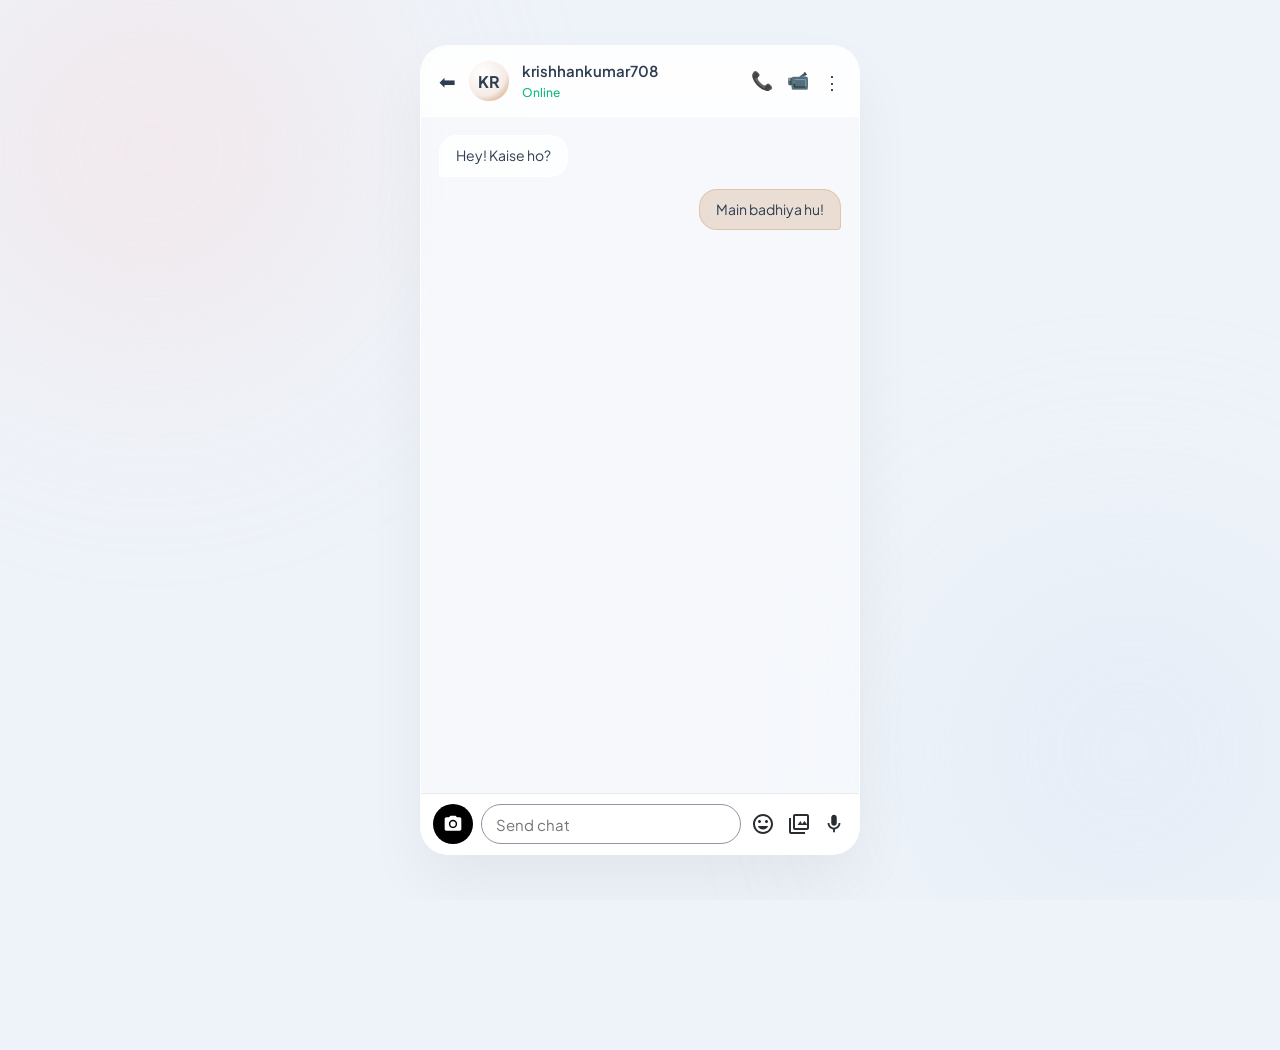
==== commit 9bd3074b: "Add files via upload" ====
--- a/chat-room.html
+++ b/chat-room.html
@@ -1,1110 +1,1259 @@
 <!DOCTYPE html>
 <html lang="en">
 <head>
-<meta charset="UTF-8">
-<meta name="viewport" content="width=device-width, initial-scale=1.0">
-<title>Chat Room - Chatversa</title>
-
-<style>
-*{
-  margin:0;
-  padding:0;
-  box-sizing:border-box;
-  font-family:-apple-system, BlinkMacSystemFont, "Segoe UI", Roboto, Helvetica, Arial, sans-serif;
-  -webkit-user-select: none;
-  user-select: none;
-}
-
-body{
-  background:#0f172a;
-  color:white;
-  height: 100vh;
-  height: 100dvh; /* Dynamic Height Fix for Chrome Mobile */
-  display:flex;
-  flex-direction:column;
-  overflow:hidden;
-  position: fixed;
-  width: 100%;
-  top: 0;
-  left: 0;
-}
-
-/* Header */
-.header{
-  background:#1e293b;
-  padding:12px 16px;
-  display:flex;
-  align-items:center;
-  justify-content:space-between;
-  box-shadow:0 4px 12px rgba(0,0,0,.35);
-  z-index:10;
-  flex-shrink: 0;
-}
-
-.user-info{
-  display:flex;
-  align-items:center;
-  gap:12px;
-}
-
-.back-icon{
-  font-size:22px;
-  cursor:pointer;
-  text-decoration:none;
-  color:white;
-  font-weight:bold;
-}
-
-.profile-pic {
-  width: 42px;
-  height: 42px;
-  border-radius: 50%;
-  object-fit: cover;
-  background: #334155;
-  border: 1.5px solid #6366f1;
-}
-
-.user-details {
-  display: flex;
-  flex-direction: column;
-}
-
-.user-title{
-  font-size:16px;
-  font-weight:bold;
-}
-
-.status-text{
-  font-size:12px;
-  color:#94a3b8;
-}
-
-.status-online{
-  color:#22c55e;
-}
-
-.call-actions{
-  display:flex;
-  gap:8px;
-  align-items:center;
-}
-
-.call-btn{
-  background:transparent;
-  border:none;
-  color:white;
-  cursor:pointer;
-  font-size:18px;
-  padding:6px;
-  transition:0.2s;
-}
-
-.call-btn:hover{
-  opacity:0.8;
-}
-
-/* Chat Messages Area */
-.chat-box{
-  flex:1;
-  min-height: 0;
-  padding:20px;
-  overflow-y:auto;
-  display:flex;
-  flex-direction:column;
-  gap:12px;
-  z-index: 1;
-}
-
-.message{
-  max-width:75%;
-  padding:12px 16px;
-  border-radius:18px;
-  font-size:15px;
-  line-height:1.4;
-  word-wrap:break-word;
-  -webkit-user-select: text;
-  user-select: text;
-}
-
-.my-msg{
-  align-self:flex-end;
-  background:#6366f1;
-  color:white;
-  border-bottom-right-radius:4px;
-}
-
-.other-msg{
-  align-self:flex-start;
-  background:#1e293b;
-  color:#e2e8f0;
-  border-bottom-left-radius:4px;
-}
-
-.call-log-msg {
-  font-size: 13px !important;
-  border-radius: 12px !important;
-  padding: 8px 14px !important;
-}
-
-.clickable-call-log {
-  cursor: pointer;
-}
-
-/* SNAPCHAT SNAP BUTTON IN CHAT */
-.snap-msg-btn {
-  background: #ef4444 !important;
-  color: white !important;
-  font-weight: 600;
-  cursor: pointer;
-  display: flex;
-  align-items: center;
-  gap: 8px;
-  border: none;
-  border-radius: 14px;
-  padding: 10px 16px;
-  font-size: 14px;
-  box-shadow: 0 4px 12px rgba(239, 68, 68, 0.3);
-}
-
-/* LIVE CAMERA OVERLAY FOR SNAP */
-.camera-overlay {
-  position: fixed;
-  top: 0;
-  left: 0;
-  width: 100vw;
-  height: 100vh;
-  background: #000;
-  z-index: 99999;
-  display: none;
-  flex-direction: column;
-  justify-content: space-between;
-  align-items: center;
-  padding: 40px 20px;
-}
-
-#cameraFeed {
-  width: 100%;
-  height: 70vh;
-  object-fit: cover;
-  border-radius: 20px;
-  background: #1e293b;
-}
-
-#capturedCanvas {
-  display: none;
-  width: 100%;
-  height: 70vh;
-  object-fit: cover;
-  border-radius: 20px;
-}
-
-.camera-controls {
-  display: flex;
-  width: 100%;
-  justify-content: space-around;
-  align-items: center;
-}
-
-.snap-shutter-btn {
-  width: 70px;
-  height: 70px;
-  border-radius: 50%;
-  border: 4px solid white;
-  background: transparent;
-  cursor: pointer;
-}
-
-.view-mode-selector {
-  display: none;
-  gap: 12px;
-  margin-bottom: 10px;
-}
-
-.view-chip {
-  background: #334155;
-  color: white;
-  padding: 8px 16px;
-  border-radius: 20px;
-  font-size: 13px;
-  cursor: pointer;
-  border: 1.5px solid transparent;
-}
-
-.view-chip.active {
-  background: #6366f1;
-  border-color: white;
-}
-
-/* FULLSCREEN SNAP VIEWER OVERLAY */
-.snap-viewer-overlay {
-  position: fixed;
-  top: 0;
-  left: 0;
-  width: 100vw;
-  height: 100vh;
-  background: #000;
-  z-index: 99999;
-  display: none;
-  flex-direction: column;
-  align-items: center;
-  justify-content: center;
-}
-
-.snap-viewer-overlay img {
-  max-width: 100%;
-  max-height: 85vh;
-  object-fit: contain;
-  border-radius: 8px;
-}
-
-.snap-timer-badge {
-  position: absolute;
-  top: 30px;
-  right: 30px;
-  background: rgba(255,255,255,0.2);
-  padding: 6px 14px;
-  border-radius: 20px;
-  font-size: 14px;
-  font-weight: bold;
-}
-
-/* CHATVERSA INPUT BAR */
-.input-container{
-  background:#0f172a;
-  padding:10px 12px;
-  display:flex;
-  gap:8px;
-  align-items:center;
-  flex-shrink: 0;
-  z-index: 10;
-  position: relative;
-}
-
-.plus-btn {
-  background: #1e293b;
-  border: none;
-  color: #94a3b8;
-  font-size: 22px;
-  width: 42px;
-  height: 42px;
-  border-radius: 50%;
-  cursor: pointer;
-  display: flex;
-  align-items: center;
-  justify-content: center;
-  flex-shrink: 0;
-  transition: background 0.2s, color 0.2s;
-}
-
-.plus-btn:hover {
-  background: #334155;
-  color: white;
-}
-
-.plus-menu {
-  position: absolute;
-  bottom: 60px;
-  left: 12px;
-  background: #1e293b;
-  border: 1px solid #334155;
-  border-radius: 16px;
-  padding: 8px 0;
-  display: none;
-  flex-direction: column;
-  box-shadow: 0 10px 25px rgba(0,0,0,0.5);
-  z-index: 20;
-  min-width: 190px;
-}
-
-.plus-menu-item {
-  padding: 10px 16px;
-  display: flex;
-  align-items: center;
-  gap: 12px;
-  color: white;
-  font-size: 14px;
-  cursor: pointer;
-  transition: background 0.2s;
-}
-
-.plus-menu-item:hover {
-  background: #334155;
-}
-
-.chat-input-wrapper {
-  flex: 1;
-  display: flex;
-  align-items: center;
-  background: #1e293b;
-  border-radius: 24px;
-  padding: 2px 14px;
-  border: 1px solid #334155;
-}
-
-.message-input{
-  flex:1;
-  padding:10px 4px;
-  border:none;
-  background: transparent;
-  color:white;
-  font-size:15px;
-  outline:none;
-  -webkit-user-select: text;
-  user-select: text;
-}
-
-.camera-btn {
-  background: transparent;
-  border: none;
-  color: #94a3b8;
-  font-size: 18px;
-  cursor: pointer;
-  padding: 4px;
-  display: flex;
-  align-items: center;
-  justify-content: center;
-  transition: color 0.2s;
-}
-
-.camera-btn:hover {
-  color: white;
-}
-
-.dynamic-action-btn {
-  background: #334155;
-  color: white;
-  border: none;
-  width: 44px;
-  height: 44px;
-  border-radius: 50%;
-  font-size: 20px;
-  cursor: pointer;
-  display: flex;
-  align-items: center;
-  justify-content: center;
-  flex-shrink: 0;
-  transition: background 0.25s ease, transform 0.1s ease;
-}
-
-.dynamic-action-btn.is-typing {
-  background: #6366f1;
-}
-
-.dynamic-action-btn:active {
-  transform: scale(0.92);
-}
-
-/* CALL MODAL */
-.call-modal{
-  position:fixed;
-  top:0;
-  left:0;
-  width:100vw;
-  height:100vh;
-  background:#0a0a0c;
-  display:none;
-  flex-direction:column;
-  align-items:center;
-  justify-content:space-between;
-  z-index:9999;
-  padding:50px 20px 40px;
-}
-
-.call-bg-blur {
-  position: absolute;
-  top: 0;
-  left: 0;
-  width: 100%;
-  height: 100%;
-  background-size: cover;
-  background-position: center;
-  filter: blur(40px) brightness(0.3);
-  z-index: 1;
-}
-
-.call-content {
-  position: relative;
-  z-index: 2;
-  display: flex;
-  flex-direction: column;
-  align-items: center;
-  width: 100%;
-}
-
-.call-avatar {
-  width: 130px;
-  height: 130px;
-  border-radius: 50%;
-  object-fit: cover;
-  border: 3px solid rgba(255,255,255,0.2);
-  z-index: 2;
-  position: relative;
-}
-
-.call-user-name {
-  font-size: 24px;
-  font-weight: 700;
-  margin-top: 20px;
-}
-
-.call-status-label {
-  font-size: 14px;
-  color: #a1a1aa;
-  margin-top: 6px;
-}
-
-.call-timer {
-  font-size: 14px;
-  color: #22c55e;
-  margin-top: 6px;
-  font-weight: 600;
-  display: none;
-}
-
-.video-container {
-  position: absolute;
-  top: 0;
-  left: 0;
-  width: 100%;
-  height: 100%;
-  z-index: 2;
-  display: none;
-}
-
-#remoteVideo {
-  width: 100%;
-  height: 100%;
-  object-fit: cover;
-}
-
-#localVideo {
-  position: absolute;
-  top: 40px;
-  right: 20px;
-  width: 110px;
-  height: 160px;
-  border-radius: 16px;
-  object-fit: cover;
-  box-shadow: 0 10px 25px rgba(0,0,0,0.5);
-  border: 1px solid rgba(255,255,255,0.2);
-  z-index: 3;
-}
-
-.call-controls {
-  position: relative;
-  z-index: 5;
-  display: flex;
-  gap: 20px;
-  align-items: center;
-  background: rgba(255, 255, 255, 0.1);
-  padding: 12px 28px;
-  border-radius: 40px;
-  backdrop-filter: blur(20px);
-}
-
-.icon-btn {
-  width: 52px;
-  height: 52px;
-  border-radius: 50%;
-  border: none;
-  background: rgba(255, 255, 255, 0.2);
-  color: white;
-  font-size: 20px;
-  cursor: pointer;
-  display: flex;
-  align-items: center;
-  justify-content: center;
-}
-
-.btn-end { background: #ef4444 !important; color: white !important; }
-.btn-accept { background: #22c55e !important; color: white !important; }
-</style>
+    <meta charset="UTF-8">
+    <meta name="viewport" content="width=device-width, initial-scale=1.0, maximum-scale=1.0, user-scalable=no, viewport-fit=cover">
+    <title>Chat Room - Chatversa</title>
+    <link href="https://fonts.googleapis.com/css2?family=Plus+Jakarta+Sans:wght@300;400;500;600;700&display=swap" rel="stylesheet">
+    
+    <style>
+        * {
+            box-sizing: border-box;
+            margin: 0;
+            padding: 0;
+            -webkit-tap-highlight-color: transparent;
+        }
+
+        :root {
+            --bg-color: #eef3f9;
+            --text-color: #2c3e50;
+            --subtext-color: #7f8c8d;
+            --card-bg: rgba(255, 255, 255, 0.45);
+            --header-bg: rgba(255, 255, 255, 0.65);
+            --input-bg: rgba(255, 255, 255, 0.7);
+            --border-color: rgba(255, 255, 255, 0.85);
+            --msg-sent: rgba(200, 138, 88, 0.25);
+            --msg-received: rgba(255, 255, 255, 0.75);
+            --sheet-bg: #ffffff;
+            --sheet-text: #1e293b;
+            --sheet-subtext: #64748b;
+            --hover-bg: rgba(0, 0, 0, 0.04);
+            --icon-bg: #f1f5f9;
+            --modal-bg: #ffffff;
+            --base-font-size: 14px;
+        }
+
+        [data-theme="dark"] {
+            --bg-color: #0f172a;
+            --text-color: #f8fafc;
+            --subtext-color: #94a3b8;
+            --card-bg: rgba(30, 41, 59, 0.55);
+            --header-bg: rgba(30, 41, 59, 0.75);
+            --input-bg: rgba(30, 41, 59, 0.8);
+            --border-color: rgba(255, 255, 255, 0.1);
+            --msg-sent: rgba(200, 138, 88, 0.45);
+            --msg-received: rgba(51, 65, 85, 0.85);
+            --sheet-bg: #1e293b;
+            --sheet-text: #f8fafc;
+            --sheet-subtext: #94a3b8;
+            --hover-bg: rgba(255, 255, 255, 0.05);
+            --icon-bg: #334155;
+            --modal-bg: #1e293b;
+        }
+
+        html, body {
+            width: 100%;
+            height: 100%;
+            height: 100dvh;
+            overflow: hidden;
+            position: fixed;
+        }
+
+        body {
+            font-family: 'Plus Jakarta Sans', sans-serif;
+            display: flex;
+            align-items: center;
+            justify-content: center;
+            background: var(--bg-color);
+            transition: background 0.3s ease;
+        }
+
+        .aura-glow {
+            position: absolute;
+            width: 600px;
+            height: 600px;
+            border-radius: 50%;
+            filter: blur(100px);
+            opacity: 0.6;
+            pointer-events: none;
+        }
+        .aura-glow.top-left { background: radial-gradient(circle, #f7d9da 0%, rgba(247, 217, 218, 0) 70%); top: -150px; left: -150px; }
+        .aura-glow.bottom-right { background: radial-gradient(circle, #dce6f5 0%, rgba(220, 230, 245, 0) 70%); bottom: -150px; right: -150px; }
+
+        .chat-container {
+            position: relative;
+            width: 100%;
+            max-width: 440px;
+            height: 100%;
+            max-height: 100dvh;
+            background: var(--card-bg);
+            backdrop-filter: blur(30px);
+            -webkit-backdrop-filter: blur(30px);
+            border: 1px solid var(--border-color);
+            display: flex;
+            flex-direction: column;
+            overflow: hidden;
+            background-size: cover;
+            background-position: center;
+        }
+
+        @media (min-height: 600px) and (min-width: 480px) {
+            .chat-container {
+                height: 90vh;
+                border-radius: 28px;
+                box-shadow: 0 30px 60px rgba(0, 0, 0, 0.05);
+            }
+        }
+
+        .chat-header {
+            padding: 14px 18px;
+            background: var(--header-bg);
+            border-bottom: 1px solid var(--border-color);
+            display: flex;
+            align-items: center;
+            justify-content: space-between;
+            backdrop-filter: blur(10px);
+            cursor: pointer;
+            z-index: 10;
+            flex-shrink: 0;
+        }
+
+        .header-left {
+            display: flex;
+            align-items: center;
+            gap: 12px;
+        }
+
+        .header-right-actions {
+            display: flex;
+            align-items: center;
+            gap: 14px;
+        }
+
+        .call-btn-icon {
+            font-size: 18px;
+            cursor: pointer;
+            color: var(--text-color);
+            background: transparent;
+            border: none;
+            display: flex;
+            align-items: center;
+            justify-content: center;
+            transition: transform 0.2s;
+        }
+
+        .call-btn-icon:hover { transform: scale(1.15); }
+
+        .back-icon {
+            font-size: 20px;
+            color: var(--text-color);
+            text-decoration: none;
+        }
+
+        .avatar {
+            width: 42px;
+            height: 42px;
+            border-radius: 50%;
+            background: radial-gradient(circle at 35% 30%, #ffffff 0%, #f5ebe6 60%, #c88a58 100%);
+            border: 1.5px solid rgba(255, 255, 255, 0.9);
+            display: flex;
+            align-items: center;
+            justify-content: center;
+            font-weight: 700;
+            color: #2c3e50;
+            background-size: cover;
+            background-position: center;
+        }
+
+        .user-details h3 {
+            font-size: 15px;
+            color: var(--text-color);
+            font-weight: 600;
+        }
+
+        .status {
+            font-size: 12px;
+            color: #10b981;
+            font-weight: 500;
+        }
+
+        .search-bar-container {
+            display: none;
+            padding: 8px 16px;
+            background: var(--header-bg);
+            border-bottom: 1px solid var(--border-color);
+            flex-shrink: 0;
+        }
+
+        .search-bar-input {
+            width: 100%;
+            padding: 8px 14px;
+            border-radius: 12px;
+            border: 1px solid var(--border-color);
+            background: var(--input-bg);
+            color: var(--text-color);
+            outline: none;
+            font-size: 13px;
+        }
+
+        .messages-area {
+            flex: 1;
+            padding: 18px;
+            overflow-y: auto;
+            overscroll-behavior-y: contain;
+            display: flex;
+            flex-direction: column;
+            gap: 12px;
+            scroll-behavior: smooth;
+        }
+
+        .msg-bubble {
+            max-width: 75%;
+            padding: 10px 16px;
+            border-radius: 18px;
+            font-size: var(--base-font-size);
+            color: var(--text-color);
+            line-height: 1.4;
+            word-break: break-word;
+        }
+
+        .msg-sent {
+            align-self: flex-end;
+            background: var(--msg-sent);
+            border: 1px solid rgba(200, 138, 88, 0.3);
+            border-bottom-right-radius: 4px;
+        }
+
+        .msg-received {
+            align-self: flex-start;
+            background: var(--msg-received);
+            border: 1px solid var(--border-color);
+            border-bottom-left-radius: 4px;
+        }
+
+        .system-info-msg {
+            align-self: center;
+            background: rgba(0, 0, 0, 0.1);
+            color: var(--subtext-color);
+            font-size: 11px;
+            padding: 4px 12px;
+            border-radius: 10px;
+            margin: 4px 0;
+        }
+
+        .snap-msg-img {
+            max-width: 180px;
+            border-radius: 12px;
+            cursor: pointer;
+            border: 2px solid rgba(255,255,255,0.8);
+            margin-top: 4px;
+            display: block;
+        }
+
+        audio {
+            margin-top: 4px;
+            width: 200px;
+            height: 36px;
+        }
+
+        /* SNAPCHAT CHAT BAR */
+        .snap-chat-bar-container {
+            position: relative;
+            width: 100%;
+            flex-shrink: 0;
+        }
+
+        .snap-chat-bar {
+            padding: 10px 12px;
+            background: #ffffff;
+            display: flex;
+            align-items: center;
+            gap: 8px;
+            border-top: 1px solid rgba(0, 0, 0, 0.08);
+            width: 100%;
+            box-sizing: border-box;
+        }
+
+        .snap-cam-btn {
+            width: 40px;
+            height: 40px;
+            border-radius: 50%;
+            background: #000000;
+            border: none;
+            display: flex;
+            align-items: center;
+            justify-content: center;
+            cursor: pointer;
+            flex-shrink: 0;
+        }
+
+        .snap-cam-btn svg { width: 20px; height: 20px; fill: #ffffff; }
+
+        .snap-pill-wrapper {
+            flex: 1;
+            display: flex;
+            align-items: center;
+            border: 1.5px solid #8e95a2;
+            border-radius: 26px;
+            padding: 0 14px;
+            height: 40px;
+            box-sizing: border-box;
+            background: #ffffff;
+        }
+
+        .snap-pill-input {
+            width: 100%;
+            border: none;
+            background: transparent;
+            outline: none;
+            font-size: 15px;
+            color: #000000;
+            font-family: inherit;
+        }
+
+        .snap-action-btn {
+            background: transparent;
+            border: none;
+            cursor: pointer;
+            display: flex;
+            align-items: center;
+            justify-content: center;
+            color: #292d32;
+            padding: 2px;
+            flex-shrink: 0;
+            transition: color 0.2s, transform 0.2s;
+        }
+
+        .snap-action-btn.recording {
+            color: #ef4444 !important;
+            animation: pulse 1s infinite;
+        }
+
+        @keyframes pulse {
+            0% { transform: scale(1); }
+            50% { transform: scale(1.2); }
+            100% { transform: scale(1); }
+        }
+
+        .snap-action-btn svg { width: 22px; height: 22px; fill: currentColor; }
+
+        .snap-icon-btn {
+            background: transparent;
+            border: none;
+            cursor: pointer;
+            display: flex;
+            align-items: center;
+            justify-content: center;
+            color: #292d32;
+            padding: 2px;
+            flex-shrink: 0;
+        }
+
+        .snap-icon-btn svg { width: 24px; height: 24px; fill: currentColor; }
+
+        /* EMOJI PICKER MODAL */
+        .emoji-picker-container {
+            display: none;
+            position: absolute;
+            bottom: 60px;
+            right: 10px;
+            background: #ffffff;
+            border: 1px solid rgba(0,0,0,0.15);
+            border-radius: 16px;
+            padding: 10px;
+            box-shadow: 0 10px 25px rgba(0,0,0,0.15);
+            width: 250px;
+            max-height: 180px;
+            overflow-y: auto;
+            z-index: 90;
+        }
+
+        .emoji-grid {
+            display: grid;
+            grid-template-columns: repeat(6, 1fr);
+            gap: 8px;
+            font-size: 20px;
+            text-align: center;
+        }
+
+        .emoji-item {
+            cursor: pointer;
+            border-radius: 6px;
+            padding: 4px;
+            user-select: none;
+        }
+
+        .emoji-item:hover { background: #f1f5f9; }
+
+        /* SNAP OVERLAYS & CAMERA SCREEN */
+        .snap-full-screen {
+            position: fixed;
+            top: 0; left: 0; width: 100vw; height: 100dvh;
+            background: #000000;
+            z-index: 9999;
+            display: none;
+            flex-direction: column;
+            justify-content: space-between;
+            align-items: center;
+        }
+
+        .snap-video-preview {
+            width: 100%;
+            height: 100%;
+            object-fit: cover;
+            position: absolute;
+        }
+
+        .snap-camera-controls {
+            position: absolute;
+            bottom: 40px;
+            width: 100%;
+            display: flex;
+            justify-content: space-around;
+            align-items: center;
+            z-index: 10000;
+        }
+
+        .snap-shutter-btn {
+            width: 76px;
+            height: 76px;
+            border-radius: 50%;
+            border: 5px solid #ffffff;
+            background: transparent;
+            cursor: pointer;
+        }
+
+        .snap-review-actions {
+            position: absolute;
+            bottom: 30px;
+            width: 90%;
+            display: flex;
+            justify-content: space-between;
+            z-index: 10000;
+        }
+
+        .snap-review-btn {
+            background: rgba(255, 255, 255, 0.25);
+            backdrop-filter: blur(10px);
+            color: white;
+            border: none;
+            padding: 12px 20px;
+            border-radius: 20px;
+            font-size: 14px;
+            font-weight: 600;
+            cursor: pointer;
+            display: flex;
+            align-items: center;
+            gap: 6px;
+        }
+
+        .snap-send-btn { background: #0084ff; color: white; }
+
+        /* MODALS & SHEETS */
+        .overlay {
+            position: absolute;
+            top: 0; left: 0; right: 0; bottom: 0;
+            background: rgba(0, 0, 0, 0.5);
+            display: none;
+            z-index: 100;
+            backdrop-filter: blur(4px);
+        }
+
+        .settings-sheet {
+            position: absolute;
+            bottom: -100%;
+            left: 0; right: 0;
+            max-height: 85vh;
+            background: var(--sheet-bg);
+            border-top-left-radius: 24px;
+            border-top-right-radius: 24px;
+            padding: 20px 16px;
+            transition: bottom 0.3s cubic-bezier(0.1, 0.9, 0.2, 1);
+            z-index: 101;
+            color: var(--sheet-text);
+            overflow-y: auto;
+            box-shadow: 0 -10px 40px rgba(0,0,0,0.2);
+        }
+
+        .sheet-handle {
+            width: 36px;
+            height: 4px;
+            background: var(--sheet-subtext);
+            opacity: 0.3;
+            border-radius: 2px;
+            margin: 0 auto 16px auto;
+        }
+
+        .profile-section { text-align: center; margin-bottom: 20px; }
+
+        .profile-img {
+            width: 80px; height: 80px;
+            border-radius: 50%;
+            background: radial-gradient(circle at 35% 30%, #ffffff 0%, #f5ebe6 60%, #c88a58 100%);
+            margin: 0 auto 8px auto;
+            display: flex; align-items: center; justify-content: center;
+            font-size: 28px; font-weight: 700; color: #2c3e50;
+            box-shadow: 0 4px 15px rgba(0,0,0,0.1);
+            background-size: cover; background-position: center;
+        }
+
+        .profile-name { font-size: 16px; font-weight: 700; color: var(--sheet-text); }
+
+        .quick-actions-grid {
+            display: grid; grid-template-columns: repeat(4, 1fr); gap: 10px; margin-bottom: 20px; padding: 0 5px;
+        }
+
+        .action-item { display: flex; flex-direction: column; align-items: center; gap: 6px; cursor: pointer; }
+
+        .action-circle {
+            width: 50px; height: 50px; border-radius: 50%; background: var(--icon-bg);
+            display: flex; align-items: center; justify-content: center; font-size: 20px;
+            transition: transform 0.2s;
+        }
+
+        .action-circle:hover { transform: scale(1.05); }
+
+        .action-label { font-size: 12px; color: var(--sheet-subtext); font-weight: 500; }
+
+        .options-list { display: flex; flex-direction: column; gap: 4px; }
+
+        .setting-row {
+            display: flex; align-items: center; justify-content: space-between; padding: 12px 10px;
+            border-radius: 12px; cursor: pointer; transition: background 0.2s;
+        }
+
+        .setting-row:hover { background: var(--hover-bg); }
+
+        .setting-left { display: flex; align-items: center; gap: 14px; }
+
+        .setting-icon { font-size: 20px; width: 28px; display: flex; justify-content: center; }
+
+        .setting-info h4 { font-size: 14px; font-weight: 600; color: var(--sheet-text); }
+
+        .setting-info p { font-size: 12px; color: var(--sheet-subtext); margin-top: 2px; }
+
+        .sub-modal {
+            position: absolute; top: 50%; left: 50%;
+            transform: translate(-50%, -50%) scale(0.9);
+            width: 85%; background: var(--modal-bg); border-radius: 20px; padding: 20px;
+            display: none; flex-direction: column; gap: 15px; z-index: 105;
+            box-shadow: 0 10px 30px rgba(0,0,0,0.3); border: 1px solid var(--border-color);
+            transition: transform 0.2s ease;
+        }
+
+        .sub-modal.active { display: flex; transform: translate(-50%, -50%) scale(1); }
+
+        .modal-title { font-size: 16px; font-weight: 700; color: var(--sheet-text); text-align: center; }
+
+        .modal-input {
+            width: 100%; padding: 10px 14px; border-radius: 10px;
+            border: 1px solid var(--border-color); background: var(--hover-bg);
+            color: var(--sheet-text); outline: none; font-size: 14px;
+        }
+
+        .modal-buttons { display: flex; gap: 10px; justify-content: flex-end; }
+
+        .modal-btn { padding: 8px 16px; border-radius: 10px; border: none; font-weight: 600; font-size: 13px; cursor: pointer; }
+
+        .btn-cancel { background: var(--hover-bg); color: var(--sheet-subtext); }
+
+        .btn-confirm { background: #c88a58; color: white; }
+
+        .btn-danger { background: #ef4444; color: white; }
+
+        .toggle-row { display: flex; align-items: center; justify-content: space-between; font-size: 13px; color: var(--sheet-text); }
+
+        #bgInput, #profilePicInput, #chatGalleryInput { display: none; }
+    </style>
 </head>
-
 <body>
 
-<!-- LIVE CAMERA OVERLAY FOR REAL SNAP -->
-<div class="camera-overlay" id="cameraOverlay">
-  <video id="cameraFeed" autoplay playsinline></video>
-  <canvas id="capturedCanvas"></canvas>
-
-  <div class="view-mode-selector" id="viewModeSelector">
-    <div class="view-chip active" id="chip1x" onclick="selectLimit(1)">1x View Once</div>
-    <div class="view-chip" id="chip2x" onclick="selectLimit(2)">2x View Twice</div>
-  </div>
-
-  <div class="camera-controls">
-    <button style="background:none; border:none; color:white; font-size:24px;" id="closeCamBtn">❌</button>
-    <button class="snap-shutter-btn" id="shutterBtn"></button>
-    <button style="background:none; border:none; color:white; font-size:24px; display:none;" id="sendSnapBtn">🚀</button>
-  </div>
-</div>
-
-<!-- Fullscreen Snap Viewer Overlay -->
-<div class="snap-viewer-overlay" id="snapViewerOverlay">
-  <div class="snap-timer-badge" id="snapTimerBadge">5s</div>
-  <img id="snapImageViewer" src="" alt="View Snap">
-</div>
-
-<!-- Header (Theme Button Removed) -->
-<div class="header">
-  <div class="user-info">
-    <a href="javascript:history.back()" class="back-icon">←</a>
-    <img id="userAvatar" class="profile-pic" src="https://ui-avatars.com/api/?name=User&background=6366f1&color=fff" alt="Profile">
-    <div class="user-details">
-      <div class="user-title" id="chatUserName">Loading...</div>
-      <div class="status-text" id="userStatus">Offline</div>
+    <div class="aura-glow top-left"></div>
+    <div class="aura-glow bottom-right"></div>
+
+    <div class="chat-container" id="chatBox">
+        
+        <div class="chat-header">
+            <div class="header-left" onclick="openDrawer()">
+                <a href="chats.html" class="back-icon" onclick="event.stopPropagation();">⬅</a>
+                <div class="avatar" id="headerAvatar">KR</div>
+                <div class="user-details">
+                    <h3 id="userName">krishhankumar708</h3>
+                    <span class="status" id="statusText">Online</span>
+                </div>
+            </div>
+            
+            <div class="header-right-actions">
+                <button class="call-btn-icon" onclick="startAudioCall(event)" title="Audio Call">📞</button>
+                <button class="call-btn-icon" onclick="startVideoCall(event)" title="Video Call">📹</button>
+                <span onclick="openDrawer()" style="color: var(--text-color); font-size: 18px; cursor: pointer;">⋮</span>
+            </div>
+        </div>
+
+        <div class="search-bar-container" id="searchContainer">
+            <input type="text" class="search-bar-input" id="searchInput" placeholder="Search in conversation..." onkeyup="filterMessages()">
+        </div>
+
+        <div class="messages-area" id="messagesArea">
+            <div class="msg-bubble msg-received">Hey! Kaise ho?</div>
+            <div class="msg-bubble msg-sent">Main badhiya hu!</div>
+        </div>
+
+        <div class="snap-chat-bar-container">
+            
+            <div class="emoji-picker-container" id="emojiPicker">
+                <div class="emoji-grid">
+                    <span class="emoji-item" onclick="addEmoji('😂')">😂</span>
+                    <span class="emoji-item" onclick="addEmoji('❤️')">❤️</span>
+                    <span class="emoji-item" onclick="addEmoji('🔥')">🔥</span>
+                    <span class="emoji-item" onclick="addEmoji('😍')">😍</span>
+                    <span class="emoji-item" onclick="addEmoji('👍')">👍</span>
+                    <span class="emoji-item" onclick="addEmoji('😊')">😊</span>
+                    <span class="emoji-item" onclick="addEmoji('😭')">😭</span>
+                    <span class="emoji-item" onclick="addEmoji('😎')">😎</span>
+                    <span class="emoji-item" onclick="addEmoji('🎉')">🎉</span>
+                    <span class="emoji-item" onclick="addEmoji('✨')">✨</span>
+                    <span class="emoji-item" onclick="addEmoji('🙏')">🙏</span>
+                    <span class="emoji-item" onclick="addEmoji('💀')">💀</span>
+                </div>
+            </div>
+
+            <div class="snap-chat-bar">
+                <button class="snap-cam-btn" onclick="openSnapCamera()">
+                    <svg viewBox="0 0 24 24">
+                        <path d="M12 15.2a3.2 3.2 0 1 0 0-6.4 3.2 3.2 0 0 0 0 6.4z"/>
+                        <path d="M9 2L7.17 4H4c-1.1 0-2 .9-2 2v12c0 1.1.9 2 2 2h16c1.1 0 2-.9 2-2V6c0-1.1-.9-2-2-2h-3.17L15 2H9zm3 15c-2.76 0-5-2.24-5-5s2.24-5 5-5 5 2.24 5 5-2.24 5-5 5 5z"/>
+                    </svg>
+                </button>
+
+                <div class="snap-pill-wrapper">
+                    <input type="text" id="msgInput" class="snap-pill-input" placeholder="Send chat" oninput="toggleActionBtn()" onkeypress="handleKey(event)" onfocus="scrollToBottom()">
+                </div>
+
+                <button class="snap-icon-btn" onclick="toggleEmojiPicker()">
+                    <svg viewBox="0 0 24 24">
+                        <path d="M12 2C6.48 2 2 6.48 2 12s4.48 10 10 10 10-4.48 10-10S17.52 2 12 2zm0 18c-4.41 0-8-3.59-8-8s3.59-8 8-8 8 3.59 8 8-3.59 8-8 8zm3.5-9c.83 0 1.5-.67 1.5-1.5S16.33 8 15.5 8 14 8.67 14 9.5s.67 1.5 1.5 1.5zm-7 0c.83 0 1.5-.67 1.5-1.5S9.33 8 8.5 8 7 8.67 7 9.5 7.67 11 8.5 11zm3.5 6.5c2.33 0 4.31-1.46 5.11-3.5H6.89c.8 2.04 2.78 3.5 5.11 3.5z"/>
+                    </svg>
+                </button>
+
+                <button class="snap-icon-btn" onclick="document.getElementById('chatGalleryInput').click()">
+                    <svg viewBox="0 0 24 24">
+                        <path d="M4 6H2v14c0 1.1.9 2 2 2h14v-2H4V6zm16-4H8c-1.1 0-2 .9-2 2v12c0 1.1.9 2 2 2h12c1.1 0 2-.9 2-2V4c0-1.1-.9-2-2-2zm0 14H8V4h12v12zm-2.5-7l-2.5 3.01L13.5 9l-3 4h10z"/>
+                    </svg>
+                </button>
+
+                <button class="snap-action-btn" id="actionBtn" onclick="handleActionClick()">
+                    <svg id="actionIcon" viewBox="0 0 24 24">
+                        <path d="M12 14c1.66 0 3-1.34 3-3V5c0-1.66-1.34-3-3-3S9 3.34 9 5v6c0 1.66 1.34 3 3 3z"/>
+                        <path d="M17 11c0 2.76-2.24 5-5 5s-5-2.24-5-5H5c0 3.53 2.61 6.43 6 6.92V21h2v-3.08c3.39-.49 6-3.39 6-6.92h-2z"/>
+                    </svg>
+                </button>
+            </div>
+        </div>
+
+        <div class="overlay" id="overlay" onclick="closeAllModals()"></div>
+
+        <div class="settings-sheet" id="settingsSheet">
+            <div class="sheet-handle"></div>
+            
+            <div class="profile-section">
+                <div class="profile-img" id="sheetAvatar">KR</div>
+                <div class="profile-name" id="sheetUserName">krishhankumar708</div>
+            </div>
+
+            <div class="quick-actions-grid">
+                <div class="action-item" onclick="openSubModal('profileModal')">
+                    <div class="action-circle">👤</div>
+                    <span class="action-label">Profile</span>
+                </div>
+                <div class="action-item" onclick="toggleSearchBar()">
+                    <div class="action-circle">🔍</div>
+                    <span class="action-label">Search</span>
+                </div>
+                <div class="action-item" onclick="toggleMute()">
+                    <div class="action-circle" id="muteIcon">🔔</div>
+                    <span class="action-label" id="muteLabel">Mute</span>
+                </div>
+                <div class="action-item" onclick="openSubModal('optionsModal')">
+                    <div class="action-circle">⚙️</div>
+                    <span class="action-label">Options</span>
+                </div>
+            </div>
+
+            <div class="options-list">
+                <div class="setting-row" onclick="toggleTheme()">
+                    <div class="setting-left">
+                        <span class="setting-icon">🎨</span>
+                        <div class="setting-info">
+                            <h4>Customize</h4>
+                            <p>Theme and font</p>
+                        </div>
+                    </div>
+                </div>
+
+                <div class="setting-row" onclick="openWallpaperModal()">
+                    <div class="setting-left">
+                        <span class="setting-icon">🖼️</span>
+                        <div class="setting-info">
+                            <h4>Wallpaper</h4>
+                            <p id="wallpaperSubtext">Set or remove background picture</p>
+                        </div>
+                    </div>
+                </div>
+
+                <div class="setting-row" onclick="openSubModal('disappearingModal')">
+                    <div class="setting-left">
+                        <span class="setting-icon">⏱️</span>
+                        <div class="setting-info">
+                            <h4>Disappearing messages</h4>
+                            <p id="disappearingSubtext">Off</p>
+                        </div>
+                    </div>
+                </div>
+
+                <div class="setting-row" onclick="openSubModal('privacyModal')">
+                    <div class="setting-left">
+                        <span class="setting-icon">🔒</span>
+                        <div class="setting-info">
+                            <h4>Privacy & safety</h4>
+                            <p>Security settings</p>
+                        </div>
+                    </div>
+                </div>
+
+                <div class="setting-row" onclick="openSubModal('nicknameModal')">
+                    <div class="setting-left">
+                        <span class="setting-icon">🏷️</span>
+                        <div class="setting-info">
+                            <h4>Nicknames</h4>
+                            <p>Change name display</p>
+                        </div>
+                    </div>
+                </div>
+
+                <div class="setting-row" onclick="openSubModal('groupModal')">
+                    <div class="setting-left">
+                        <span class="setting-icon">👥</span>
+                        <div class="setting-info">
+                            <h4>Create a group chat</h4>
+                        </div>
+                    </div>
+                </div>
+            </div>
+
+            <input type="file" id="bgInput" accept="image/*" onchange="changeBackground(event)">
+            <input type="file" id="profilePicInput" accept="image/*" onchange="changeProfilePicture(event)">
+        </div>
+
+        <input type="file" id="chatGalleryInput" accept="image/*" onchange="sendGalleryImage(event)">
+
+        <div class="sub-modal" id="profileModal">
+            <div class="modal-title">User Profile</div>
+            <button class="modal-btn btn-confirm" onclick="document.getElementById('profilePicInput').click()">🖼️ Update Profile Picture</button>
+            <input type="text" id="userBioInput" class="modal-input" placeholder="Update your Bio...">
+            <div class="modal-buttons">
+                <button class="modal-btn btn-cancel" onclick="closeSubModal('profileModal')">Cancel</button>
+                <button class="modal-btn btn-confirm" onclick="saveProfile()">Save Profile</button>
+            </div>
+        </div>
+
+        <div class="sub-modal" id="optionsModal">
+            <div class="modal-title">App Options</div>
+            <div class="toggle-row"><span>Notifications</span><input type="checkbox" id="notifToggle" checked></div>
+            <div class="toggle-row"><span>Read Receipts</span><input type="checkbox" id="readToggle" checked></div>
+            <div class="toggle-row">
+                <span>Font Size</span>
+                <select id="fontSizeSelect" class="modal-input" style="width:120px;">
+                    <option value="12px">Small</option>
+                    <option value="14px" selected>Medium</option>
+                    <option value="16px">Large</option>
+                </select>
+            </div>
+            <div class="modal-buttons">
+                <button class="modal-btn btn-cancel" onclick="closeSubModal('optionsModal')">Cancel</button>
+                <button class="modal-btn btn-confirm" onclick="saveOptions()">Save</button>
+            </div>
+        </div>
+
+        <div class="sub-modal" id="privacyModal">
+            <div class="modal-title">Privacy & Safety</div>
+            <div class="toggle-row"><span>Last Seen Status</span><input type="checkbox" checked></div>
+            <div class="toggle-row"><span>End-to-End Encryption</span><span style="color:#10b981; font-weight:bold;">Active</span></div>
+            <button class="modal-btn btn-danger" onclick="alert('No blocked contacts.')">Manage Blocked Contacts</button>
+            <div class="modal-buttons">
+                <button class="modal-btn btn-cancel" onclick="closeSubModal('privacyModal')">Close</button>
+            </div>
+        </div>
+
+        <div class="sub-modal" id="wallpaperModal">
+            <div class="modal-title">Wallpaper Options</div>
+            <button class="modal-btn btn-confirm" onclick="document.getElementById('bgInput').click()">📷 Select New Wallpaper</button>
+            <button class="modal-btn btn-danger" onclick="removeWallpaper()">🗑️ Remove Wallpaper</button>
+            <div class="modal-buttons">
+                <button class="modal-btn btn-cancel" onclick="closeSubModal('wallpaperModal')">Cancel</button>
+            </div>
+        </div>
+
+        <div class="sub-modal" id="nicknameModal">
+            <div class="modal-title">Set Nickname</div>
+            <input type="text" id="nicknameInput" class="modal-input" placeholder="Enter new nickname...">
+            <div class="modal-buttons">
+                <button class="modal-btn btn-cancel" onclick="closeSubModal('nicknameModal')">Cancel</button>
+                <button class="modal-btn btn-confirm" onclick="saveNickname()">Save</button>
+            </div>
+        </div>
+
+        <div class="sub-modal" id="groupModal">
+            <div class="modal-title">Create Group Chat</div>
+            <input type="text" id="groupNameInput" class="modal-input" placeholder="Enter Group Name...">
+            <div class="modal-buttons">
+                <button class="modal-btn btn-cancel" onclick="closeSubModal('groupModal')">Cancel</button>
+                <button class="modal-btn btn-confirm" onclick="createGroup()">Create</button>
+            </div>
+        </div>
+
+        <div class="sub-modal" id="disappearingModal">
+            <div class="modal-title">Disappearing Messages</div>
+            <button class="modal-btn btn-cancel" onclick="setDisappearingTimer('Off')">Off</button>
+            <button class="modal-btn btn-confirm" onclick="setDisappearingTimer('24 Hours')">24 Hours</button>
+            <button class="modal-btn btn-confirm" onclick="setDisappearingTimer('7 Days')">7 Days</button>
+            <div class="modal-buttons">
+                <button class="modal-btn btn-cancel" onclick="closeSubModal('disappearingModal')">Cancel</button>
+            </div>
+        </div>
+
     </div>
-  </div>
-  <div class="call-actions">
-    <button class="call-btn" id="audioCallBtn" title="Audio Call">📞</button>
-    <button class="call-btn" id="videoCallBtn" title="Video Call">📹</button>
-  </div>
-</div>
-
-<!-- Hidden File Inputs -->
-<input type="file" id="pictureInput" accept="image/*" style="display:none;">
-<input type="file" id="documentInput" accept=".pdf,.doc,.docx,.txt" style="display:none;">
-
-<!-- Chat Messages Area -->
-<div class="chat-box" id="chatBox"></div>
-
-<!-- CHATVERSA INPUT BAR -->
-<form id="messageForm" class="input-container">
-  
-  <!-- WhatsApp Style Plus Button -->
-  <button type="button" class="plus-btn" id="plusBtn" title="Attachments">+</button>
-
-  <!-- Popup Menu for Plus Options -->
-  <div class="plus-menu" id="plusMenu">
-    <div class="plus-menu-item" id="optionEmoji"><span>😃</span> Emoji & Stickers</div>
-    <div class="plus-menu-item" id="optionPicture"><span>🖼️</span> Pictures</div>
-    <div class="plus-menu-item" id="optionDocument"><span>📄</span> Documents</div>
-    <div class="plus-menu-item" id="optionLocation"><span>📍</span> Location</div>
-  </div>
-
-  <!-- Capsule Input Box -->
-  <div class="chat-input-wrapper">
-    <input type="text" id="messageInput" class="message-input" placeholder="Message..." autocomplete="off">
-    <!-- Camera Icon Inside Right Edge for Live Snap -->
-    <button type="button" class="camera-btn" id="cameraBtn" title="Open Camera">📷</button>
-  </div>
-
-  <!-- Dynamic Mic / Paper Plane Button -->
-  <button type="submit" class="dynamic-action-btn" id="actionBtn" title="Voice Note">🎤</button>
-</form>
-
-<!-- CALL MODAL -->
-<div class="call-modal" id="callModal">
-  <div class="call-bg-blur" id="callBgBlur"></div>
-
-  <div class="video-container" id="videoContainer">
-    <video id="remoteVideo" autoplay playsinline></video>
-    <video id="localVideo" autoplay playsinline muted></video>
-  </div>
-
-  <div class="call-content" id="callContent">
-    <div class="call-avatar-wrapper">
-      <img id="callUserAvatar" class="call-avatar" src="https://ui-avatars.com/api/?name=User" alt="Avatar">
+
+    <div id="snapCamScreen" class="snap-full-screen">
+        <video id="snapVideo" class="snap-video-preview" autoplay playsinline></video>
+        <div class="snap-camera-controls">
+            <button class="snap-review-btn" onclick="closeSnapCamera()">❌ Close</button>
+            <button class="snap-shutter-btn" onclick="takeSnap()"></button>
+            <div style="width:70px;"></div>
+        </div>
     </div>
-    <div class="call-user-name" id="callUserName">User</div>
-    <div class="call-status-label" id="callStatusLabel">Ringing...</div>
-    <div class="call-timer" id="callTimer">00:00</div>
-  </div>
-
-  <div class="call-controls">
-    <button class="icon-btn" id="toggleMicBtn">🎙️</button>
-    <button class="icon-btn btn-accept" id="acceptCallBtn" style="display:none;">📞</button>
-    <button class="icon-btn" id="toggleCamBtn" style="display:none;">📹</button>
-    <button class="icon-btn btn-end" id="endCallBtn">❌</button>
-  </div>
-</div>
-
-<script type="module">
-import { initializeApp } from "https://www.gstatic.com/firebasejs/12.1.0/firebase-app.js";
-import { getAuth, onAuthStateChanged } from "https://www.gstatic.com/firebasejs/12.1.0/firebase-auth.js";
-import {
-  getFirestore,
-  collection,
-  doc,
-  addDoc,
-  query,
-  orderBy,
-  onSnapshot,
-  updateDoc,
-  setDoc,
-  deleteDoc,
-  getDocs,
-  serverTimestamp
-} from "https://www.gstatic.com/firebasejs/12.1.0/firebase-firestore.js";
-
-const firebaseConfig = {
-  apiKey: "AIzaSyDe3ahkE9wEpUOYwt8dnUiFhUAYI1X3i7E",
-  authDomain: "chatversa-ca526.firebaseapp.com",
-  projectId: "chatversa-ca526",
-  storageBucket: "chatversa-ca526.firebasestorage.app",
-  messagingSenderId: "735371121479",
-  appId: "1:735371121479:web:230385acffc8a7c3e8f262"
-};
-
-const app = initializeApp(firebaseConfig);
-const auth = getAuth(app);
-const db = getFirestore(app);
-
-// Elements
-const chatUserName = document.getElementById("chatUserName");
-const userAvatar = document.getElementById("userAvatar");
-const userStatus = document.getElementById("userStatus");
-const chatBox = document.getElementById("chatBox");
-const messageForm = document.getElementById("messageForm");
-const messageInput = document.getElementById("messageInput");
-const actionBtn = document.getElementById("actionBtn");
-
-// Plus & Inputs
-const plusBtn = document.getElementById("plusBtn");
-const plusMenu = document.getElementById("plusMenu");
-const pictureInput = document.getElementById("pictureInput");
-const documentInput = document.getElementById("documentInput");
-const cameraBtn = document.getElementById("cameraBtn");
-
-// Camera Overlay Elements
-const cameraOverlay = document.getElementById("cameraOverlay");
-const cameraFeed = document.getElementById("cameraFeed");
-const capturedCanvas = document.getElementById("capturedCanvas");
-const shutterBtn = document.getElementById("shutterBtn");
-const closeCamBtn = document.getElementById("closeCamBtn");
-const sendSnapBtn = document.getElementById("sendSnapBtn");
-const viewModeSelector = document.getElementById("viewModeSelector");
-
-// Snap Viewer Elements
-const snapViewerOverlay = document.getElementById("snapViewerOverlay");
-const snapImageViewer = document.getElementById("snapImageViewer");
-const snapTimerBadge = document.getElementById("snapTimerBadge");
-
-// Call Modal Elements
-const callModal = document.getElementById("callModal");
-const callBgBlur = document.getElementById("callBgBlur");
-const callUserAvatar = document.getElementById("callUserAvatar");
-const callUserName = document.getElementById("callUserName");
-const callStatusLabel = document.getElementById("callStatusLabel");
-const callTimer = document.getElementById("callTimer");
-const videoContainer = document.getElementById("videoContainer");
-
-const localVideo = document.getElementById("localVideo");
-const remoteVideo = document.getElementById("remoteVideo");
-const endCallBtn = document.getElementById("endCallBtn");
-const acceptCallBtn = document.getElementById("acceptCallBtn");
-const toggleMicBtn = document.getElementById("toggleMicBtn");
-const toggleCamBtn = document.getElementById("toggleCamBtn");
-
-const urlParams = new URLSearchParams(window.location.search);
-let roomId = urlParams.get("roomId");
-let friendName = urlParams.get("name");
-let targetUid = urlParams.get("userId");
-
-let currentUser = null;
-let peerConnection = null;
-let localStream = null;
-let cameraStream = null;
-let capturedSnapData = null;
-let selectedViewLimit = 1;
-
-const rtcConfig = {
-  iceServers: [
-    { urls: "stun:stun.l.google.com:19302" },
-    { urls: "stun:stun1.1.google.com:19302" }
-  ]
-};
-
-function getConsistentRoomId(uid1, uid2) {
-    return [uid1, uid2].sort().join("_");
-}
-
-onAuthStateChanged(auth, async (user) => {
-    if (!user) {
-        location.href = "index.html";
-        return;
-    }
-    currentUser = user;
-
-    if (targetUid) {
-        roomId = getConsistentRoomId(currentUser.uid, targetUid);
-    } else if (roomId) {
-        const uids = roomId.split("_");
-        targetUid = uids.find(id => id !== currentUser.uid);
-        roomId = getConsistentRoomId(currentUser.uid, targetUid);
-    }
-
-    setupUserPresence();
-    resolveUserAndPresence();
-    listenForMessages();
-    listenForIncomingCalls();
-});
-
-// Dynamic Mic / Send Toggle
-messageInput.addEventListener("input", () => {
-    if (messageInput.value.trim().length > 0) {
-        actionBtn.innerText = "✈️";
-        actionBtn.classList.add("is-typing");
-    } else {
-        actionBtn.innerText = "🎤";
-        actionBtn.classList.remove("is-typing");
-    }
-});
-
-// Plus Menu Toggle
-plusBtn.onclick = (e) => {
-    e.stopPropagation();
-    plusMenu.style.display = plusMenu.style.display === "flex" ? "none" : "flex";
-};
-
-document.onclick = () => {
-    plusMenu.style.display = "none";
-};
-
-// Option 1: Emoji
-document.getElementById("optionEmoji").onclick = () => {
-    messageInput.value += "😊 ";
-    messageInput.dispatchEvent(new Event('input'));
-    messageInput.focus();
-};
-
-// Option 2: Pictures
-document.getElementById("optionPicture").onclick = () => pictureInput.click();
-
-pictureInput.onchange = (e) => {
-    const file = e.target.files[0];
-    if (file && roomId) {
-        const reader = new FileReader();
-        reader.onload = async function(event) {
-            await addDoc(collection(db, "chatRooms", roomId, "messages"), {
-                imageUrl: event.target.result,
-                senderId: currentUser.uid,
-                timestamp: serverTimestamp()
+
+    <div id="snapReviewScreen" class="snap-full-screen">
+        <img id="snapPreviewImg" class="snap-video-preview">
+        <div class="snap-review-actions">
+            <button class="snap-review-btn" onclick="saveSnapToDevice()">💾 Save</button>
+            <button class="snap-review-btn" onclick="discardSnap()">🗑️ Retake</button>
+            <button class="snap-review-btn snap-send-btn" onclick="sendSnapToChat()">🚀 Send Snap</button>
+        </div>
+    </div>
+
+    <div id="snapViewerScreen" class="snap-full-screen" onclick="closeSnapViewer()">
+        <img id="snapFullImg" class="snap-video-preview">
+    </div>
+
+    <script>
+        const sheet = document.getElementById('settingsSheet');
+        const overlay = document.getElementById('overlay');
+        let isMuted = false;
+
+        const micSVG = `<path d="M12 14c1.66 0 3-1.34 3-3V5c0-1.66-1.34-3-3-3S9 3.34 9 5v6c0 1.66 1.34 3 3 3z"/><path d="M17 11c0 2.76-2.24 5-5 5s-5-2.24-5-5H5c0 3.53 2.61 6.43 6 6.92V21h2v-3.08c3.39-.49 6-3.39 6-6.92h-2z"/>`;
+        const sendSVG = `<path d="M2.01 21L23 12 2.01 3 2 10l15 2-15 2z"/>`;
+
+        function scrollToBottom() {
+            setTimeout(() => {
+                const area = document.getElementById('messagesArea');
+                area.scrollTop = area.scrollHeight;
+            }, 100);
+        }
+
+        function toggleActionBtn() {
+            const input = document.getElementById('msgInput');
+            const btn = document.getElementById('actionBtn');
+            const icon = document.getElementById('actionIcon');
+
+            if (input.value.trim().length > 0) {
+                icon.innerHTML = sendSVG;
+                btn.style.color = "#0084ff";
+            } else {
+                icon.innerHTML = micSVG;
+                btn.style.color = "#292d32";
+            }
+        }
+
+        function toggleEmojiPicker() {
+            const picker = document.getElementById('emojiPicker');
+            picker.style.display = (picker.style.display === 'block') ? 'none' : 'block';
+        }
+
+        function addEmoji(emoji) {
+            const input = document.getElementById('msgInput');
+            input.value += emoji;
+            toggleActionBtn();
+            document.getElementById('emojiPicker').style.display = 'none';
+            input.focus();
+        }
+
+        function sendGalleryImage(event) {
+            const file = event.target.files[0];
+            if (file) {
+                const reader = new FileReader();
+                reader.onload = function(e) {
+                    const imgUrl = e.target.result;
+                    const area = document.getElementById('messagesArea');
+                    area.innerHTML += `
+                        <div class="msg-bubble msg-sent">
+                            <img src="${imgUrl}" class="snap-msg-img" onclick="viewFullSnap('${imgUrl}')">
+                        </div>
+                    `;
+                    scrollToBottom();
+                };
+                reader.readAsDataURL(file);
+            }
+        }
+
+        let mediaRecorder = null;
+        let audioChunks = [];
+        let isRecording = false;
+
+        async function handleActionClick() {
+            const input = document.getElementById('msgInput');
+            if (input.value.trim().length > 0) {
+                sendMessage();
+            } else {
+                if (!isRecording) {
+                    startVoiceRecording();
+                } else {
+                    stopVoiceRecording();
+                }
+            }
+        }
+
+        async function startVoiceRecording() {
+            try {
+                const stream = await navigator.mediaDevices.getUserMedia({ audio: true });
+                mediaRecorder = new MediaRecorder(stream);
+                audioChunks = [];
+
+                mediaRecorder.ondataavailable = (e) => audioChunks.push(e.data);
+                mediaRecorder.onstop = () => {
+                    const audioBlob = new Blob(audioChunks, { type: 'audio/mp3' });
+                    const audioUrl = URL.createObjectURL(audioBlob);
+                    const area = document.getElementById('messagesArea');
+                    area.innerHTML += `
+                        <div class="msg-bubble msg-sent">
+                            🎙️ <b>Voice Note</b><br>
+                            <audio controls src="${audioUrl}"></audio>
+                        </div>
+                    `;
+                    scrollToBottom();
+                };
+
+                mediaRecorder.start();
+                isRecording = true;
+                document.getElementById('actionBtn').classList.add('recording');
+            } catch (err) {
+                alert('Microphone access denied or not available!');
+            }
+        }
+
+        function stopVoiceRecording() {
+            if (mediaRecorder && isRecording) {
+                mediaRecorder.stop();
+                mediaRecorder.stream.getTracks().forEach(track => track.stop());
+                isRecording = false;
+                document.getElementById('actionBtn').classList.remove('recording');
+            }
+        }
+
+        let currentSnapData = null;
+        const videoElem = document.getElementById('snapVideo');
+
+        async function openSnapCamera() {
+            document.getElementById('snapCamScreen').style.display = 'flex';
+            try {
+                const stream = await navigator.mediaDevices.getUserMedia({ video: { facingMode: 'user' }, audio: false });
+                videoElem.srcObject = stream;
+            } catch (err) {
+                alert('Unable to access camera: ' + err.message);
+                closeSnapCamera();
+            }
+        }
+
+        function closeSnapCamera() {
+            if (videoElem.srcObject) {
+                videoElem.srcObject.getTracks().forEach(track => track.stop());
+            }
+            document.getElementById('snapCamScreen').style.display = 'none';
+        }
+
+        function takeSnap() {
+            const canvas = document.createElement('canvas');
+            canvas.width = videoElem.videoWidth || 640;
+            canvas.height = videoElem.videoHeight || 480;
+            const ctx = canvas.getContext('2d');
+            ctx.drawImage(videoElem, 0, 0, canvas.width, canvas.height);
+            
+            currentSnapData = canvas.toDataURL('image/png');
+            document.getElementById('snapPreviewImg').src = currentSnapData;
+            
+            closeSnapCamera();
+            document.getElementById('snapReviewScreen').style.display = 'flex';
+        }
+
+        function saveSnapToDevice() {
+            if (!currentSnapData) return;
+            const link = document.createElement('a');
+            link.href = currentSnapData;
+            link.download = 'snap_' + Date.now() + '.png';
+            link.click();
+        }
+
+        function discardSnap() {
+            currentSnapData = null;
+            document.getElementById('snapReviewScreen').style.display = 'none';
+            openSnapCamera();
+        }
+
+        function sendSnapToChat() {
+            if (!currentSnapData) return;
+            const area = document.getElementById('messagesArea');
+            area.innerHTML += `
+                <div class="msg-bubble msg-sent">
+                    📸 <b>Snap</b>
+                    <img src="${currentSnapData}" class="snap-msg-img" onclick="viewFullSnap('${currentSnapData}')">
+                </div>
+            `;
+            document.getElementById('snapReviewScreen').style.display = 'none';
+            currentSnapData = null;
+            scrollToBottom();
+        }
+
+        function viewFullSnap(url) {
+            document.getElementById('snapFullImg').src = url;
+            document.getElementById('snapViewerScreen').style.display = 'flex';
+        }
+
+        function closeSnapViewer() {
+            document.getElementById('snapViewerScreen').style.display = 'none';
+        }
+
+        function openDrawer() {
+            sheet.style.bottom = '0';
+            overlay.style.display = 'block';
+        }
+
+        function closeDrawer() {
+            sheet.style.bottom = '-100%';
+            overlay.style.display = 'none';
+        }
+
+        function closeAllModals() {
+            closeDrawer();
+            document.querySelectorAll('.sub-modal').forEach(modal => modal.classList.remove('active'));
+            document.getElementById('emojiPicker').style.display = 'none';
+        }
+
+        function openSubModal(id) {
+            document.getElementById(id).classList.add('active');
+            overlay.style.display = 'block';
+        }
+
+        function closeSubModal(id) {
+            document.getElementById(id).classList.remove('active');
+            if (sheet.style.bottom !== '0px') {
+                overlay.style.display = 'none';
+            }
+        }
+
+        function startAudioCall(event) {
+            event.stopPropagation();
+            const area = document.getElementById('messagesArea');
+            area.innerHTML += `<div class="system-info-msg">📞 Starting Audio Call...</div>`;
+            scrollToBottom();
+        }
+
+        function startVideoCall(event) {
+            event.stopPropagation();
+            const area = document.getElementById('messagesArea');
+            area.innerHTML += `<div class="system-info-msg">📹 Starting Video Call...</div>`;
+            scrollToBottom();
+        }
+
+        function changeProfilePicture(event) {
+            const file = event.target.files[0];
+            if (file) {
+                const reader = new FileReader();
+                reader.onload = function(e) {
+                    const imgUrl = e.target.result;
+                    document.getElementById('headerAvatar').style.backgroundImage = `url('${imgUrl}')`;
+                    document.getElementById('sheetAvatar').style.backgroundImage = `url('${imgUrl}')`;
+                    document.getElementById('headerAvatar').innerText = '';
+                    document.getElementById('sheetAvatar').innerText = '';
+                    localStorage.setItem('chatProfilePic', imgUrl);
+                };
+                reader.readAsDataURL(file);
+            }
+        }
+
+        function saveProfile() {
+            const bio = document.getElementById('userBioInput').value.trim();
+            if (bio) {
+                localStorage.setItem('chatUserBio', bio);
+                const area = document.getElementById('messagesArea');
+                area.innerHTML += `<div class="system-info-msg">Bio updated: "${bio}"</div>`;
+            }
+            closeAllModals();
+        }
+
+        function saveOptions() {
+            const size = document.getElementById('fontSizeSelect').value;
+            document.documentElement.style.setProperty('--base-font-size', size);
+            localStorage.setItem('chatFontSize', size);
+            closeAllModals();
+        }
+
+        function openWallpaperModal() { openSubModal('wallpaperModal'); }
+
+        function changeBackground(event) {
+            const file = event.target.files[0];
+            if (file) {
+                const reader = new FileReader();
+                reader.onload = function(e) {
+                    const bgUrl = e.target.result;
+                    document.getElementById('chatBox').style.backgroundImage = `url('${bgUrl}')`;
+                    localStorage.setItem('chatBgImage', bgUrl);
+                    document.getElementById('wallpaperSubtext').innerText = 'Custom wallpaper active';
+                };
+                reader.readAsDataURL(file);
+            }
+            closeAllModals();
+        }
+
+        function removeWallpaper() {
+            document.getElementById('chatBox').style.backgroundImage = 'none';
+            localStorage.removeItem('chatBgImage');
+            document.getElementById('wallpaperSubtext').innerText = 'Set or remove background picture';
+            closeAllModals();
+        }
+
+        function saveNickname() {
+            const newName = document.getElementById('nicknameInput').value.trim();
+            if (newName !== '') {
+                document.getElementById('userName').innerText = newName;
+                document.getElementById('sheetUserName').innerText = newName;
+                const initial = newName.substring(0, 2).toUpperCase();
+                if (!localStorage.getItem('chatProfilePic')) {
+                    document.getElementById('headerAvatar').innerText = initial;
+                    document.getElementById('sheetAvatar').innerText = initial;
+                }
+                localStorage.setItem('chatNickname', newName);
+            }
+            closeAllModals();
+        }
+
+        function createGroup() {
+            const groupName = document.getElementById('groupNameInput').value.trim();
+            if (groupName !== '') {
+                document.getElementById('userName').innerText = groupName;
+                document.getElementById('sheetUserName').innerText = groupName;
+                document.getElementById('headerAvatar').style.backgroundImage = 'none';
+                document.getElementById('sheetAvatar').style.backgroundImage = 'none';
+                document.getElementById('headerAvatar').innerText = '👥';
+                document.getElementById('sheetAvatar').innerText = '👥';
+                
+                const area = document.getElementById('messagesArea');
+                area.innerHTML += `<div class="system-info-msg">Group "${groupName}" created successfully!</div>`;
+            }
+            closeAllModals();
+        }
+
+        function setDisappearingTimer(time) {
+            document.getElementById('disappearingSubtext').innerText = time;
+            const area = document.getElementById('messagesArea');
+            if (time !== 'Off') {
+                area.innerHTML += `<div class="system-info-msg">Disappearing messages set to ${time}</div>`;
+            } else {
+                area.innerHTML += `<div class="system-info-msg">Disappearing messages turned off</div>`;
+            }
+            closeAllModals();
+        }
+
+        function toggleSearchBar() {
+            closeAllModals();
+            const searchBox = document.getElementById('searchContainer');
+            searchBox.style.display = searchBox.style.display === 'block' ? 'none' : 'block';
+        }
+
+        function filterMessages() {
+            const query = document.getElementById('searchInput').value.toLowerCase();
+            const msgs = document.querySelectorAll('.msg-bubble');
+            msgs.forEach(msg => {
+                msg.style.display = msg.innerText.toLowerCase().includes(query) ? 'block' : 'none';
             });
+        }
+
+        function toggleMute() {
+            isMuted = !isMuted;
+            document.getElementById('muteIcon').innerText = isMuted ? '🔕' : '🔔';
+            document.getElementById('muteLabel').innerText = isMuted ? 'Muted' : 'Mute';
+            document.getElementById('statusText').innerText = isMuted ? 'Muted' : 'Online';
+        }
+
+        function toggleTheme() {
+            const currentTheme = document.body.getAttribute('data-theme');
+            if (currentTheme === 'dark') {
+                document.body.removeAttribute('data-theme');
+                localStorage.setItem('chatTheme', 'light');
+            } else {
+                document.body.setAttribute('data-theme', 'dark');
+                localStorage.setItem('chatTheme', 'dark');
+            }
+            closeAllModals();
+        }
+
+        window.onload = function() {
+            const savedTheme = localStorage.getItem('chatTheme');
+            if (savedTheme === 'dark') document.body.setAttribute('data-theme', 'dark');
+
+            const savedBg = localStorage.getItem('chatBgImage');
+            if (savedBg) {
+                document.getElementById('chatBox').style.backgroundImage = `url('${savedBg}')`;
+                document.getElementById('wallpaperSubtext').innerText = 'Custom wallpaper active';
+            }
+
+            const savedName = localStorage.getItem('chatNickname');
+            if (savedName) {
+                document.getElementById('userName').innerText = savedName;
+                document.getElementById('sheetUserName').innerText = savedName;
+            }
+
+            const savedPic = localStorage.getItem('chatProfilePic');
+            if (savedPic) {
+                document.getElementById('headerAvatar').style.backgroundImage = `url('${savedPic}')`;
+                document.getElementById('sheetAvatar').style.backgroundImage = `url('${savedPic}')`;
+                document.getElementById('headerAvatar').innerText = '';
+                document.getElementById('sheetAvatar').innerText = '';
+            }
+
+            const savedSize = localStorage.getItem('chatFontSize');
+            if (savedSize) {
+                document.documentElement.style.setProperty('--base-font-size', savedSize);
+                document.getElementById('fontSizeSelect').value = savedSize;
+            }
+
+            scrollToBottom();
         };
-        reader.readAsDataURL(file);
-    }
-};
-
-// Option 3: FIX FOR DOCUMENTS
-document.getElementById("optionDocument").onclick = () => documentInput.click();
-
-documentInput.onchange = (e) => {
-    const file = e.target.files[0];
-    if (file && roomId) {
-        const reader = new FileReader();
-        reader.onload = async function(event) {
-            await addDoc(collection(db, "chatRooms", roomId, "messages"), {
-                fileUrl: event.target.result,
-                fileName: file.name,
-                isDocument: true,
-                senderId: currentUser.uid,
-                timestamp: serverTimestamp()
-            });
-        };
-        reader.readAsDataURL(file);
-    }
-};
-
-// Option 4: FIX FOR LOCATION
-document.getElementById("optionLocation").onclick = () => {
-    if ("geolocation" in navigator) {
-        navigator.geolocation.getCurrentPosition(async (position) => {
-            const locUrl = `https://www.google.com/maps?q=${position.coords.latitude},${position.coords.longitude}`;
-            await addDoc(collection(db, "chatRooms", roomId, "messages"), {
-                text: `📍 My Live Location: ${locUrl}`,
-                isLocation: true,
-                locUrl: locUrl,
-                senderId: currentUser.uid,
-                timestamp: serverTimestamp()
-            });
-        }, (err) => {
-            alert("Could not retrieve location. Please turn on GPS permissions.");
-        });
-    } else {
-        alert("Geolocation not supported on this browser.");
-    }
-};
-
-// REAL CAMERA STREAM FOR SNAP
-cameraBtn.onclick = async () => {
-    try {
-        cameraStream = await navigator.mediaDevices.getUserMedia({ video: { facingMode: "user" }, audio: false });
-        cameraFeed.srcObject = cameraStream;
-        cameraOverlay.style.display = "flex";
-        cameraFeed.style.display = "block";
-        capturedCanvas.style.display = "none";
-        shutterBtn.style.display = "block";
-        sendSnapBtn.style.display = "none";
-        viewModeSelector.style.display = "none";
-    } catch (e) {
-        alert("Camera permission denied or camera not found.");
-    }
-};
-
-closeCamBtn.onclick = () => {
-    if (cameraStream) cameraStream.getTracks().forEach(t => t.stop());
-    cameraOverlay.style.display = "none";
-};
-
-shutterBtn.onclick = () => {
-    const ctx = capturedCanvas.getContext('2d');
-    capturedCanvas.width = cameraFeed.videoWidth;
-    capturedCanvas.height = cameraFeed.videoHeight;
-    ctx.drawImage(cameraFeed, 0, 0);
-    capturedSnapData = capturedCanvas.toDataURL('image/jpeg');
-
-    if (cameraStream) cameraStream.getTracks().forEach(t => t.stop());
-    cameraFeed.style.display = "none";
-    capturedCanvas.style.display = "block";
-    shutterBtn.style.display = "none";
-    sendSnapBtn.style.display = "block";
-    viewModeSelector.style.display = "flex";
-};
-
-window.selectLimit = (num) => {
-    selectedViewLimit = num;
-    document.getElementById('chip1x').classList.toggle('active', num === 1);
-    document.getElementById('chip2x').classList.toggle('active', num === 2);
-};
-
-sendSnapBtn.onclick = async () => {
-    if (capturedSnapData && roomId) {
-        await addDoc(collection(db, "chatRooms", roomId, "messages"), {
-            snapUrl: capturedSnapData,
-            senderId: currentUser.uid,
-            isSnap: true,
-            viewsLeft: selectedViewLimit,
-            maxViews: selectedViewLimit,
-            timestamp: serverTimestamp()
-        });
-        cameraOverlay.style.display = "none";
-    }
-};
-
-// Presence & Resolve
-function setupUserPresence() {
-    const userRef = doc(db, "users", currentUser.uid);
-    updateDoc(userRef, { isOnline: true, lastSeen: serverTimestamp() }).catch(() => {});
-}
-
-function resolveUserAndPresence() {
-    if (friendName) {
-        chatUserName.innerText = friendName;
-        callUserName.innerText = friendName;
-        const avatarUrl = `https://ui-avatars.com/api/?name=${encodeURIComponent(friendName)}&background=6366f1&color=fff`;
-        userAvatar.src = avatarUrl;
-        callUserAvatar.src = avatarUrl;
-        callBgBlur.style.backgroundImage = `url(${avatarUrl})`;
-    }
-
-    if (targetUid) {
-        onSnapshot(doc(db, "users", targetUid), (docSnap) => {
-            if (docSnap.exists()) {
-                const data = docSnap.data();
-                const name = data.username || friendName || "User";
-                chatUserName.innerText = name;
-                callUserName.innerText = name;
-
-                const avatar = data.photoURL || data.profilePic || `https://ui-avatars.com/api/?name=${encodeURIComponent(name)}&background=6366f1&color=fff`;
-                userAvatar.src = avatar;
-                callUserAvatar.src = avatar;
-
-                if (data.isOnline) {
-                    userStatus.innerText = "Online";
-                    userStatus.className = "status-text status-online";
-                } else {
-                    userStatus.innerText = "Offline";
-                    userStatus.className = "status-text";
-                }
-            }
-        });
-    }
-}
-
-// Chat Listener
-function listenForMessages() {
-    if (!roomId) return;
-    const q = query(
-        collection(db, "chatRooms", roomId, "messages"),
-        orderBy("timestamp", "asc")
-    );
-
-    onSnapshot(q, (snapshot) => {
-        chatBox.innerHTML = "";
-        snapshot.forEach((docSnap) => {
-            const msgId = docSnap.id;
-            const msg = docSnap.data();
-            const isMe = msg.senderId === currentUser.uid;
-            const msgDiv = document.createElement("div");
-
-            if (msg.isSnap) {
-                msgDiv.classList.add("message", isMe ? "my-msg" : "other-msg");
-                msgDiv.style.padding = "6px";
-
-                if (msg.viewsLeft <= 0) {
-                    msgDiv.innerHTML = `<span style="font-size:13px; color:#94a3b8; font-style:italic;">🔥 Opened Snap</span>`;
-                } else if (isMe) {
-                    msgDiv.innerHTML = `<span style="font-size:13px; color:#c7d2fe;">🔥 Sent Snap (${msg.maxViews}x View)</span>`;
-                } else {
-                    const snapBtn = document.createElement("button");
-                    snapBtn.className = "snap-msg-btn";
-                    snapBtn.innerHTML = `🔥 View Snap (${msg.viewsLeft} Left)`;
-                    snapBtn.onclick = async () => {
-                        snapImageViewer.src = msg.snapUrl;
-                        snapViewerOverlay.style.display = "flex";
-
-                        let newViews = msg.viewsLeft - 1;
-                        await updateDoc(doc(db, "chatRooms", roomId, "messages", msgId), {
-                            viewsLeft: newViews,
-                            snapUrl: newViews <= 0 ? "" : msg.snapUrl
-                        });
-
-                        let timeLeft = 5;
-                        snapTimerBadge.innerText = `${timeLeft}s`;
-                        let countdown = setInterval(() => {
-                            timeLeft--;
-                            snapTimerBadge.innerText = `${timeLeft}s`;
-                            if (timeLeft <= 0) {
-                                clearInterval(countdown);
-                                snapViewerOverlay.style.display = "none";
-                                snapImageViewer.src = "";
-                                if (newViews <= 0) {
-                                    deleteDoc(doc(db, "chatRooms", roomId, "messages", msgId)).catch(() => {});
-                                }
-                            }
-                        }, 1000);
-                    };
-                    msgDiv.appendChild(snapBtn);
-                }
-            } else if (msg.isDocument) {
-                msgDiv.classList.add("message", isMe ? "my-msg" : "other-msg");
-                msgDiv.innerHTML = `📄 <a href="${msg.fileUrl}" download="${msg.fileName}" style="color:white; text-decoration:underline;">${msg.fileName}</a>`;
-            } else if (msg.isLocation) {
-                msgDiv.classList.add("message", isMe ? "my-msg" : "other-msg");
-                msgDiv.innerHTML = `📍 <a href="${msg.locUrl}" target="_blank" style="color:white; text-decoration:underline;">View Shared Location</a>`;
-            } else if (msg.imageUrl) {
-                msgDiv.classList.add("message", isMe ? "my-msg" : "other-msg");
-                msgDiv.style.padding = "6px";
-                const img = document.createElement("img");
-                img.src = msg.imageUrl;
-                img.style.maxWidth = "220px";
-                img.style.borderRadius = "14px";
-                img.style.display = "block";
-                msgDiv.appendChild(img);
-            } else {
-                msgDiv.classList.add("message", isMe ? "my-msg" : "other-msg");
-                msgDiv.innerText = msg.text || "";
-            }
-
-            chatBox.appendChild(msgDiv);
-        });
-        chatBox.scrollTop = chatBox.scrollHeight;
-    });
-}
-
-messageForm.addEventListener("submit", async (e) => {
-    e.preventDefault();
-    const text = messageInput.value.trim();
-    if (!roomId) return;
-
-    if (text.length > 0) {
-        messageInput.value = "";
-        actionBtn.innerText = "🎤";
-        actionBtn.classList.remove("is-typing");
-        await addDoc(collection(db, "chatRooms", roomId, "messages"), {
-            text: text,
-            senderId: currentUser.uid,
-            timestamp: serverTimestamp()
-        });
-    }
-});
-
-// Audio/Video Call System
-document.getElementById("audioCallBtn").onclick = () => startCall(false);
-document.getElementById("videoCallBtn").onclick = () => startCall(true);
-
-async function startCall(isVideo) {
-    if (!roomId) return;
-    try {
-        localStream = await navigator.mediaDevices.getUserMedia({ video: isVideo, audio: true });
-    } catch (err) {
-        alert("Microphone/Camera permissions required.");
-        return;
-    }
-
-    callModal.style.display = "flex";
-    callStatusLabel.innerText = "Calling...";
-    localVideo.srcObject = localStream;
-
-    peerConnection = new RTCPeerConnection(rtcConfig);
-    localStream.getTracks().forEach(track => peerConnection.addTrack(track, localStream));
-
-    peerConnection.ontrack = (event) => {
-        remoteVideo.srcObject = event.streams[0];
-    };
-
-    const callDocRef = doc(db, "chatRooms", roomId, "calls", "currentCall");
-    const offer = await peerConnection.createOffer();
-    await peerConnection.setLocalDescription(offer);
-
-    await setDoc(callDocRef, {
-        offer: { type: offer.type, sdp: offer.sdp },
-        callerId: currentUser.uid,
-        type: isVideo ? "video" : "audio",
-        status: "calling"
-    });
-}
-
-function listenForIncomingCalls() {
-    if (!roomId) return;
-    const callDocRef = doc(db, "chatRooms", roomId, "calls", "currentCall");
-
-    onSnapshot(callDocRef, async (snapshot) => {
-        if (!snapshot.exists()) return;
-        const data = snapshot.data();
-
-        if (data.callerId !== currentUser.uid && data.status === "calling") {
-            callModal.style.display = "flex";
-            callStatusLabel.innerText = `Incoming Call...`;
-            acceptCallBtn.style.display = "flex";
-
-            acceptCallBtn.onclick = async () => {
-                acceptCallBtn.style.display = "none";
-                localStream = await navigator.mediaDevices.getUserMedia({ video: data.type === "video", audio: true });
-                localVideo.srcObject = localStream;
-
-                peerConnection = new RTCPeerConnection(rtcConfig);
-                localStream.getTracks().forEach(track => peerConnection.addTrack(track, localStream));
-
-                peerConnection.ontrack = (event) => {
-                    remoteVideo.srcObject = event.streams[0];
-                };
-
-                await peerConnection.setRemoteDescription(new RTCSessionDescription(data.offer));
-                const answer = await peerConnection.createAnswer();
-                await peerConnection.setLocalDescription(answer);
-
-                await updateDoc(callDocRef, {
-                    answer: { type: answer.type, sdp: answer.sdp },
-                    status: "connected"
-                });
-            };
-        } else if (data.status === "ended") {
-            callModal.style.display = "none";
-        }
-    });
-}
-
-endCallBtn.onclick = async () => {
-    if (roomId) {
-        const callDocRef = doc(db, "chatRooms", roomId, "calls", "currentCall");
-        await setDoc(callDocRef, { status: "ended" }, { merge: true }).catch(() => {});
-    }
-    callModal.style.display = "none";
-};
-</script>
-
+
+        function sendMessage() {
+            const input = document.getElementById('msgInput');
+            const text = input.value.trim();
+            if (text !== '') {
+                const area = document.getElementById('messagesArea');
+                area.innerHTML += `<div class="msg-bubble msg-sent">${text}</div>`;
+                input.value = '';
+                toggleActionBtn();
+                scrollToBottom();
+            }
+        }
+
+        function handleKey(e) {
+            if (e.key === 'Enter') sendMessage();
+        }
+    </script>
 </body>
 </html>
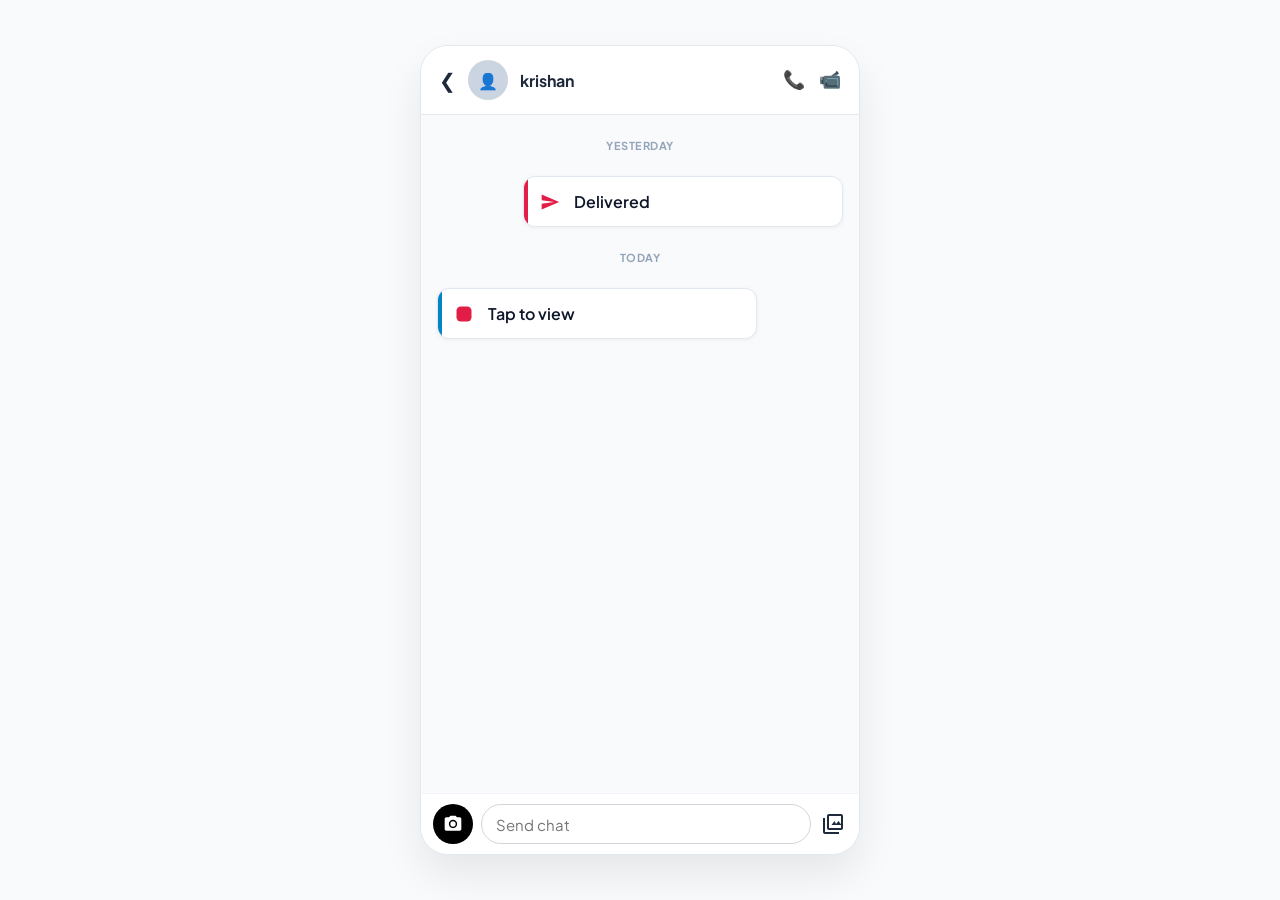
==== commit 4be76b0a: "Add files via upload" ====
--- a/chat-room.html
+++ b/chat-room.html
@@ -15,15 +15,15 @@
         }
 
         :root {
-            --bg-color: #eef3f9;
-            --text-color: #2c3e50;
-            --subtext-color: #7f8c8d;
-            --card-bg: rgba(255, 255, 255, 0.45);
-            --header-bg: rgba(255, 255, 255, 0.65);
-            --input-bg: rgba(255, 255, 255, 0.7);
-            --border-color: rgba(255, 255, 255, 0.85);
-            --msg-sent: rgba(200, 138, 88, 0.25);
-            --msg-received: rgba(255, 255, 255, 0.75);
+            --bg-color: #f8fafc;
+            --text-color: #1e293b;
+            --subtext-color: #64748b;
+            --card-bg: #f1f5f9;
+            --header-bg: #ffffff;
+            --input-bg: #ffffff;
+            --border-color: #e2e8f0;
+            --msg-sent: #e2e8f0;
+            --msg-received: #ffffff;
             --sheet-bg: #ffffff;
             --sheet-text: #1e293b;
             --sheet-subtext: #64748b;
@@ -37,12 +37,12 @@
             --bg-color: #0f172a;
             --text-color: #f8fafc;
             --subtext-color: #94a3b8;
-            --card-bg: rgba(30, 41, 59, 0.55);
-            --header-bg: rgba(30, 41, 59, 0.75);
-            --input-bg: rgba(30, 41, 59, 0.8);
-            --border-color: rgba(255, 255, 255, 0.1);
-            --msg-sent: rgba(200, 138, 88, 0.45);
-            --msg-received: rgba(51, 65, 85, 0.85);
+            --card-bg: #1e293b;
+            --header-bg: #0f172a;
+            --input-bg: #1e293b;
+            --border-color: #334155;
+            --msg-sent: #334155;
+            --msg-received: #1e293b;
             --sheet-bg: #1e293b;
             --sheet-text: #f8fafc;
             --sheet-subtext: #94a3b8;
@@ -68,40 +68,24 @@
             transition: background 0.3s ease;
         }
 
-        .aura-glow {
-            position: absolute;
-            width: 600px;
-            height: 600px;
-            border-radius: 50%;
-            filter: blur(100px);
-            opacity: 0.6;
-            pointer-events: none;
-        }
-        .aura-glow.top-left { background: radial-gradient(circle, #f7d9da 0%, rgba(247, 217, 218, 0) 70%); top: -150px; left: -150px; }
-        .aura-glow.bottom-right { background: radial-gradient(circle, #dce6f5 0%, rgba(220, 230, 245, 0) 70%); bottom: -150px; right: -150px; }
-
         .chat-container {
             position: relative;
             width: 100%;
             max-width: 440px;
             height: 100%;
             max-height: 100dvh;
-            background: var(--card-bg);
-            backdrop-filter: blur(30px);
-            -webkit-backdrop-filter: blur(30px);
-            border: 1px solid var(--border-color);
+            background: var(--bg-color);
             display: flex;
             flex-direction: column;
             overflow: hidden;
-            background-size: cover;
-            background-position: center;
         }
 
         @media (min-height: 600px) and (min-width: 480px) {
             .chat-container {
                 height: 90vh;
                 border-radius: 28px;
-                box-shadow: 0 30px 60px rgba(0, 0, 0, 0.05);
+                box-shadow: 0 20px 40px rgba(0,0,0,0.08);
+                border: 1px solid var(--border-color);
             }
         }
 
@@ -112,8 +96,6 @@
             display: flex;
             align-items: center;
             justify-content: space-between;
-            backdrop-filter: blur(10px);
-            cursor: pointer;
             z-index: 10;
             flex-shrink: 0;
         }
@@ -136,13 +118,7 @@
             color: var(--text-color);
             background: transparent;
             border: none;
-            display: flex;
-            align-items: center;
-            justify-content: center;
-            transition: transform 0.2s;
-        }
-
-        .call-btn-icon:hover { transform: scale(1.15); }
+        }
 
         .back-icon {
             font-size: 20px;
@@ -151,54 +127,28 @@
         }
 
         .avatar {
-            width: 42px;
-            height: 42px;
+            width: 40px;
+            height: 40px;
             border-radius: 50%;
-            background: radial-gradient(circle at 35% 30%, #ffffff 0%, #f5ebe6 60%, #c88a58 100%);
-            border: 1.5px solid rgba(255, 255, 255, 0.9);
+            background: #cbd5e1;
             display: flex;
             align-items: center;
             justify-content: center;
             font-weight: 700;
-            color: #2c3e50;
+            color: #334155;
             background-size: cover;
             background-position: center;
         }
 
         .user-details h3 {
-            font-size: 15px;
+            font-size: 16px;
             color: var(--text-color);
-            font-weight: 600;
-        }
-
-        .status {
-            font-size: 12px;
-            color: #10b981;
-            font-weight: 500;
-        }
-
-        .search-bar-container {
-            display: none;
-            padding: 8px 16px;
-            background: var(--header-bg);
-            border-bottom: 1px solid var(--border-color);
-            flex-shrink: 0;
-        }
-
-        .search-bar-input {
-            width: 100%;
-            padding: 8px 14px;
-            border-radius: 12px;
-            border: 1px solid var(--border-color);
-            background: var(--input-bg);
-            color: var(--text-color);
-            outline: none;
-            font-size: 13px;
+            font-weight: 700;
         }
 
         .messages-area {
             flex: 1;
-            padding: 18px;
+            padding: 16px;
             overflow-y: auto;
             overscroll-behavior-y: contain;
             display: flex;
@@ -207,8 +157,18 @@
             scroll-behavior: smooth;
         }
 
+        .date-divider {
+            align-self: center;
+            font-size: 11px;
+            font-weight: 700;
+            color: #94a3b8;
+            text-transform: uppercase;
+            letter-spacing: 0.5px;
+            margin: 8px 0;
+        }
+
         .msg-bubble {
-            max-width: 75%;
+            max-width: 80%;
             padding: 10px 16px;
             border-radius: 18px;
             font-size: var(--base-font-size);
@@ -220,58 +180,81 @@
         .msg-sent {
             align-self: flex-end;
             background: var(--msg-sent);
-            border: 1px solid rgba(200, 138, 88, 0.3);
-            border-bottom-right-radius: 4px;
         }
 
         .msg-received {
             align-self: flex-start;
             background: var(--msg-received);
             border: 1px solid var(--border-color);
-            border-bottom-left-radius: 4px;
-        }
-
-        .system-info-msg {
-            align-self: center;
-            background: rgba(0, 0, 0, 0.1);
-            color: var(--subtext-color);
-            font-size: 11px;
-            padding: 4px 12px;
-            border-radius: 10px;
+        }
+
+        /* SNAPCHAT CARD STYLING */
+        .snap-card-wrapper {
+            width: 100%;
+            display: flex;
+            flex-direction: column;
             margin: 4px 0;
         }
 
-        .snap-msg-img {
-            max-width: 180px;
+        .snap-card-wrapper.sent { align-items: flex-end; }
+        .snap-card-wrapper.received { align-items: flex-start; }
+
+        .snap-card {
+            width: 90%;
+            max-width: 320px;
+            background: #ffffff;
             border-radius: 12px;
+            padding: 14px 16px;
+            display: flex;
+            align-items: center;
+            gap: 14px;
+            box-shadow: 0 1px 4px rgba(0,0,0,0.06);
+            border: 1px solid #e2e8f0;
+            position: relative;
+            overflow: hidden;
             cursor: pointer;
-            border: 2px solid rgba(255,255,255,0.8);
-            margin-top: 4px;
-            display: block;
-        }
-
-        audio {
-            margin-top: 4px;
-            width: 200px;
-            height: 36px;
-        }
-
-        /* SNAPCHAT CHAT BAR */
+            user-select: none;
+        }
+
+        .snap-card::before {
+            content: '';
+            position: absolute;
+            left: 0; top: 0; bottom: 0;
+            width: 4px;
+        }
+
+        .snap-card.sent::before { background: #fffc00; background-color: #e11d48; }
+        .snap-card.received::before { background: #0284c7; }
+
+        .snap-card-icon {
+            width: 20px;
+            height: 20px;
+            display: flex;
+            align-items: center;
+            justify-content: center;
+            flex-shrink: 0;
+        }
+
+        .snap-card-text {
+            font-size: 16px;
+            font-weight: 600;
+            color: #0f172a;
+        }
+
+        /* SNAPCHAT CHAT INPUT BAR */
         .snap-chat-bar-container {
             position: relative;
             width: 100%;
             flex-shrink: 0;
+            background: #ffffff;
         }
 
         .snap-chat-bar {
             padding: 10px 12px;
-            background: #ffffff;
             display: flex;
             align-items: center;
             gap: 8px;
-            border-top: 1px solid rgba(0, 0, 0, 0.08);
-            width: 100%;
-            box-sizing: border-box;
+            border-top: 1px solid #f1f5f9;
         }
 
         .snap-cam-btn {
@@ -293,11 +276,10 @@
             flex: 1;
             display: flex;
             align-items: center;
-            border: 1.5px solid #8e95a2;
+            border: 1.5px solid #d1d5db;
             border-radius: 26px;
             padding: 0 14px;
             height: 40px;
-            box-sizing: border-box;
             background: #ffffff;
         }
 
@@ -311,81 +293,21 @@
             font-family: inherit;
         }
 
-        .snap-action-btn {
+        .snap-action-btn, .snap-icon-btn {
             background: transparent;
             border: none;
             cursor: pointer;
             display: flex;
             align-items: center;
             justify-content: center;
-            color: #292d32;
+            color: #1e293b;
             padding: 2px;
             flex-shrink: 0;
-            transition: color 0.2s, transform 0.2s;
-        }
-
-        .snap-action-btn.recording {
-            color: #ef4444 !important;
-            animation: pulse 1s infinite;
-        }
-
-        @keyframes pulse {
-            0% { transform: scale(1); }
-            50% { transform: scale(1.2); }
-            100% { transform: scale(1); }
-        }
-
-        .snap-action-btn svg { width: 22px; height: 22px; fill: currentColor; }
-
-        .snap-icon-btn {
-            background: transparent;
-            border: none;
-            cursor: pointer;
-            display: flex;
-            align-items: center;
-            justify-content: center;
-            color: #292d32;
-            padding: 2px;
-            flex-shrink: 0;
-        }
-
-        .snap-icon-btn svg { width: 24px; height: 24px; fill: currentColor; }
-
-        /* EMOJI PICKER MODAL */
-        .emoji-picker-container {
-            display: none;
-            position: absolute;
-            bottom: 60px;
-            right: 10px;
-            background: #ffffff;
-            border: 1px solid rgba(0,0,0,0.15);
-            border-radius: 16px;
-            padding: 10px;
-            box-shadow: 0 10px 25px rgba(0,0,0,0.15);
-            width: 250px;
-            max-height: 180px;
-            overflow-y: auto;
-            z-index: 90;
-        }
-
-        .emoji-grid {
-            display: grid;
-            grid-template-columns: repeat(6, 1fr);
-            gap: 8px;
-            font-size: 20px;
-            text-align: center;
-        }
-
-        .emoji-item {
-            cursor: pointer;
-            border-radius: 6px;
-            padding: 4px;
-            user-select: none;
-        }
-
-        .emoji-item:hover { background: #f1f5f9; }
-
-        /* SNAP OVERLAYS & CAMERA SCREEN */
+        }
+
+        .snap-icon-btn svg, .snap-action-btn svg { width: 24px; height: 24px; fill: currentColor; }
+
+        /* FULLSCREEN CAMERA & VIEWER */
         .snap-full-screen {
             position: fixed;
             top: 0; left: 0; width: 100vw; height: 100dvh;
@@ -442,182 +364,65 @@
             font-size: 14px;
             font-weight: 600;
             cursor: pointer;
-            display: flex;
-            align-items: center;
-            gap: 6px;
-        }
-
-        .snap-send-btn { background: #0084ff; color: white; }
-
-        /* MODALS & SHEETS */
-        .overlay {
-            position: absolute;
-            top: 0; left: 0; right: 0; bottom: 0;
-            background: rgba(0, 0, 0, 0.5);
-            display: none;
-            z-index: 100;
-            backdrop-filter: blur(4px);
-        }
-
-        .settings-sheet {
-            position: absolute;
-            bottom: -100%;
-            left: 0; right: 0;
-            max-height: 85vh;
-            background: var(--sheet-bg);
-            border-top-left-radius: 24px;
-            border-top-right-radius: 24px;
-            padding: 20px 16px;
-            transition: bottom 0.3s cubic-bezier(0.1, 0.9, 0.2, 1);
-            z-index: 101;
-            color: var(--sheet-text);
-            overflow-y: auto;
-            box-shadow: 0 -10px 40px rgba(0,0,0,0.2);
-        }
-
-        .sheet-handle {
-            width: 36px;
-            height: 4px;
-            background: var(--sheet-subtext);
-            opacity: 0.3;
-            border-radius: 2px;
-            margin: 0 auto 16px auto;
-        }
-
-        .profile-section { text-align: center; margin-bottom: 20px; }
-
-        .profile-img {
-            width: 80px; height: 80px;
-            border-radius: 50%;
-            background: radial-gradient(circle at 35% 30%, #ffffff 0%, #f5ebe6 60%, #c88a58 100%);
-            margin: 0 auto 8px auto;
-            display: flex; align-items: center; justify-content: center;
-            font-size: 28px; font-weight: 700; color: #2c3e50;
-            box-shadow: 0 4px 15px rgba(0,0,0,0.1);
-            background-size: cover; background-position: center;
-        }
-
-        .profile-name { font-size: 16px; font-weight: 700; color: var(--sheet-text); }
-
-        .quick-actions-grid {
-            display: grid; grid-template-columns: repeat(4, 1fr); gap: 10px; margin-bottom: 20px; padding: 0 5px;
-        }
-
-        .action-item { display: flex; flex-direction: column; align-items: center; gap: 6px; cursor: pointer; }
-
-        .action-circle {
-            width: 50px; height: 50px; border-radius: 50%; background: var(--icon-bg);
-            display: flex; align-items: center; justify-content: center; font-size: 20px;
-            transition: transform 0.2s;
-        }
-
-        .action-circle:hover { transform: scale(1.05); }
-
-        .action-label { font-size: 12px; color: var(--sheet-subtext); font-weight: 500; }
-
-        .options-list { display: flex; flex-direction: column; gap: 4px; }
-
-        .setting-row {
-            display: flex; align-items: center; justify-content: space-between; padding: 12px 10px;
-            border-radius: 12px; cursor: pointer; transition: background 0.2s;
-        }
-
-        .setting-row:hover { background: var(--hover-bg); }
-
-        .setting-left { display: flex; align-items: center; gap: 14px; }
-
-        .setting-icon { font-size: 20px; width: 28px; display: flex; justify-content: center; }
-
-        .setting-info h4 { font-size: 14px; font-weight: 600; color: var(--sheet-text); }
-
-        .setting-info p { font-size: 12px; color: var(--sheet-subtext); margin-top: 2px; }
-
-        .sub-modal {
-            position: absolute; top: 50%; left: 50%;
-            transform: translate(-50%, -50%) scale(0.9);
-            width: 85%; background: var(--modal-bg); border-radius: 20px; padding: 20px;
-            display: none; flex-direction: column; gap: 15px; z-index: 105;
-            box-shadow: 0 10px 30px rgba(0,0,0,0.3); border: 1px solid var(--border-color);
-            transition: transform 0.2s ease;
-        }
-
-        .sub-modal.active { display: flex; transform: translate(-50%, -50%) scale(1); }
-
-        .modal-title { font-size: 16px; font-weight: 700; color: var(--sheet-text); text-align: center; }
-
-        .modal-input {
-            width: 100%; padding: 10px 14px; border-radius: 10px;
-            border: 1px solid var(--border-color); background: var(--hover-bg);
-            color: var(--sheet-text); outline: none; font-size: 14px;
-        }
-
-        .modal-buttons { display: flex; gap: 10px; justify-content: flex-end; }
-
-        .modal-btn { padding: 8px 16px; border-radius: 10px; border: none; font-weight: 600; font-size: 13px; cursor: pointer; }
-
-        .btn-cancel { background: var(--hover-bg); color: var(--sheet-subtext); }
-
-        .btn-confirm { background: #c88a58; color: white; }
-
-        .btn-danger { background: #ef4444; color: white; }
-
-        .toggle-row { display: flex; align-items: center; justify-content: space-between; font-size: 13px; color: var(--sheet-text); }
-
-        #bgInput, #profilePicInput, #chatGalleryInput { display: none; }
+        }
+
+        .snap-send-btn { background: #e11d48; color: white; }
+
+        #chatGalleryInput { display: none; }
     </style>
 </head>
 <body>
 
-    <div class="aura-glow top-left"></div>
-    <div class="aura-glow bottom-right"></div>
-
-    <div class="chat-container" id="chatBox">
+    <div class="chat-container">
         
         <div class="chat-header">
-            <div class="header-left" onclick="openDrawer()">
-                <a href="chats.html" class="back-icon" onclick="event.stopPropagation();">⬅</a>
-                <div class="avatar" id="headerAvatar">KR</div>
+            <div class="header-left">
+                <a href="#" class="back-icon">❮</a>
+                <div class="avatar" id="headerAvatar">👤</div>
                 <div class="user-details">
-                    <h3 id="userName">krishhankumar708</h3>
-                    <span class="status" id="statusText">Online</span>
+                    <h3 id="userName">krishan</h3>
                 </div>
             </div>
             
             <div class="header-right-actions">
-                <button class="call-btn-icon" onclick="startAudioCall(event)" title="Audio Call">📞</button>
-                <button class="call-btn-icon" onclick="startVideoCall(event)" title="Video Call">📹</button>
-                <span onclick="openDrawer()" style="color: var(--text-color); font-size: 18px; cursor: pointer;">⋮</span>
+                <button class="call-btn-icon">📞</button>
+                <button class="call-btn-icon">📹</button>
             </div>
         </div>
 
-        <div class="search-bar-container" id="searchContainer">
-            <input type="text" class="search-bar-input" id="searchInput" placeholder="Search in conversation..." onkeyup="filterMessages()">
-        </div>
-
         <div class="messages-area" id="messagesArea">
-            <div class="msg-bubble msg-received">Hey! Kaise ho?</div>
-            <div class="msg-bubble msg-sent">Main badhiya hu!</div>
-        </div>
-
-        <div class="snap-chat-bar-container">
+            <div class="date-divider">YESTERDAY</div>
             
-            <div class="emoji-picker-container" id="emojiPicker">
-                <div class="emoji-grid">
-                    <span class="emoji-item" onclick="addEmoji('😂')">😂</span>
-                    <span class="emoji-item" onclick="addEmoji('❤️')">❤️</span>
-                    <span class="emoji-item" onclick="addEmoji('🔥')">🔥</span>
-                    <span class="emoji-item" onclick="addEmoji('😍')">😍</span>
-                    <span class="emoji-item" onclick="addEmoji('👍')">👍</span>
-                    <span class="emoji-item" onclick="addEmoji('😊')">😊</span>
-                    <span class="emoji-item" onclick="addEmoji('😭')">😭</span>
-                    <span class="emoji-item" onclick="addEmoji('😎')">😎</span>
-                    <span class="emoji-item" onclick="addEmoji('🎉')">🎉</span>
-                    <span class="emoji-item" onclick="addEmoji('✨')">✨</span>
-                    <span class="emoji-item" onclick="addEmoji('🙏')">🙏</span>
-                    <span class="emoji-item" onclick="addEmoji('💀')">💀</span>
+            <!-- SENT SNAP CARD -->
+            <div class="snap-card-wrapper sent">
+                <div class="snap-card sent">
+                    <div class="snap-card-icon">
+                        <!-- Filled Red Arrow -->
+                        <svg viewBox="0 0 24 24" width="20" height="20" fill="#e11d48">
+                            <path d="M2.01 21L23 12 2.01 3 2 10l15 2-15 2z"/>
+                        </svg>
+                    </div>
+                    <span class="snap-card-text">Delivered</span>
                 </div>
             </div>
 
+            <div class="date-divider">TODAY</div>
+
+            <!-- RECEIVED SNAP CARD -->
+            <div class="snap-card-wrapper received">
+                <div class="snap-card received" onclick="openReceivedSnap(this)">
+                    <div class="snap-card-icon">
+                        <!-- Filled Red Rounded Square -->
+                        <svg viewBox="0 0 24 24" width="20" height="20" fill="#e11d48">
+                            <rect x="3" y="3" width="18" height="18" rx="5" ry="5"/>
+                        </svg>
+                    </div>
+                    <span class="snap-card-text">Tap to view</span>
+                </div>
+            </div>
+        </div>
+
+        <div class="snap-chat-bar-container">
             <div class="snap-chat-bar">
                 <button class="snap-cam-btn" onclick="openSnapCamera()">
                     <svg viewBox="0 0 24 24">
@@ -627,203 +432,22 @@
                 </button>
 
                 <div class="snap-pill-wrapper">
-                    <input type="text" id="msgInput" class="snap-pill-input" placeholder="Send chat" oninput="toggleActionBtn()" onkeypress="handleKey(event)" onfocus="scrollToBottom()">
+                    <input type="text" id="msgInput" class="snap-pill-input" placeholder="Send chat" onkeypress="handleKey(event)">
                 </div>
-
-                <button class="snap-icon-btn" onclick="toggleEmojiPicker()">
-                    <svg viewBox="0 0 24 24">
-                        <path d="M12 2C6.48 2 2 6.48 2 12s4.48 10 10 10 10-4.48 10-10S17.52 2 12 2zm0 18c-4.41 0-8-3.59-8-8s3.59-8 8-8 8 3.59 8 8-3.59 8-8 8zm3.5-9c.83 0 1.5-.67 1.5-1.5S16.33 8 15.5 8 14 8.67 14 9.5s.67 1.5 1.5 1.5zm-7 0c.83 0 1.5-.67 1.5-1.5S9.33 8 8.5 8 7 8.67 7 9.5 7.67 11 8.5 11zm3.5 6.5c2.33 0 4.31-1.46 5.11-3.5H6.89c.8 2.04 2.78 3.5 5.11 3.5z"/>
-                    </svg>
-                </button>
 
                 <button class="snap-icon-btn" onclick="document.getElementById('chatGalleryInput').click()">
                     <svg viewBox="0 0 24 24">
                         <path d="M4 6H2v14c0 1.1.9 2 2 2h14v-2H4V6zm16-4H8c-1.1 0-2 .9-2 2v12c0 1.1.9 2 2 2h12c1.1 0 2-.9 2-2V4c0-1.1-.9-2-2-2zm0 14H8V4h12v12zm-2.5-7l-2.5 3.01L13.5 9l-3 4h10z"/>
                     </svg>
                 </button>
-
-                <button class="snap-action-btn" id="actionBtn" onclick="handleActionClick()">
-                    <svg id="actionIcon" viewBox="0 0 24 24">
-                        <path d="M12 14c1.66 0 3-1.34 3-3V5c0-1.66-1.34-3-3-3S9 3.34 9 5v6c0 1.66 1.34 3 3 3z"/>
-                        <path d="M17 11c0 2.76-2.24 5-5 5s-5-2.24-5-5H5c0 3.53 2.61 6.43 6 6.92V21h2v-3.08c3.39-.49 6-3.39 6-6.92h-2z"/>
-                    </svg>
-                </button>
             </div>
         </div>
 
-        <div class="overlay" id="overlay" onclick="closeAllModals()"></div>
-
-        <div class="settings-sheet" id="settingsSheet">
-            <div class="sheet-handle"></div>
-            
-            <div class="profile-section">
-                <div class="profile-img" id="sheetAvatar">KR</div>
-                <div class="profile-name" id="sheetUserName">krishhankumar708</div>
-            </div>
-
-            <div class="quick-actions-grid">
-                <div class="action-item" onclick="openSubModal('profileModal')">
-                    <div class="action-circle">👤</div>
-                    <span class="action-label">Profile</span>
-                </div>
-                <div class="action-item" onclick="toggleSearchBar()">
-                    <div class="action-circle">🔍</div>
-                    <span class="action-label">Search</span>
-                </div>
-                <div class="action-item" onclick="toggleMute()">
-                    <div class="action-circle" id="muteIcon">🔔</div>
-                    <span class="action-label" id="muteLabel">Mute</span>
-                </div>
-                <div class="action-item" onclick="openSubModal('optionsModal')">
-                    <div class="action-circle">⚙️</div>
-                    <span class="action-label">Options</span>
-                </div>
-            </div>
-
-            <div class="options-list">
-                <div class="setting-row" onclick="toggleTheme()">
-                    <div class="setting-left">
-                        <span class="setting-icon">🎨</span>
-                        <div class="setting-info">
-                            <h4>Customize</h4>
-                            <p>Theme and font</p>
-                        </div>
-                    </div>
-                </div>
-
-                <div class="setting-row" onclick="openWallpaperModal()">
-                    <div class="setting-left">
-                        <span class="setting-icon">🖼️</span>
-                        <div class="setting-info">
-                            <h4>Wallpaper</h4>
-                            <p id="wallpaperSubtext">Set or remove background picture</p>
-                        </div>
-                    </div>
-                </div>
-
-                <div class="setting-row" onclick="openSubModal('disappearingModal')">
-                    <div class="setting-left">
-                        <span class="setting-icon">⏱️</span>
-                        <div class="setting-info">
-                            <h4>Disappearing messages</h4>
-                            <p id="disappearingSubtext">Off</p>
-                        </div>
-                    </div>
-                </div>
-
-                <div class="setting-row" onclick="openSubModal('privacyModal')">
-                    <div class="setting-left">
-                        <span class="setting-icon">🔒</span>
-                        <div class="setting-info">
-                            <h4>Privacy & safety</h4>
-                            <p>Security settings</p>
-                        </div>
-                    </div>
-                </div>
-
-                <div class="setting-row" onclick="openSubModal('nicknameModal')">
-                    <div class="setting-left">
-                        <span class="setting-icon">🏷️</span>
-                        <div class="setting-info">
-                            <h4>Nicknames</h4>
-                            <p>Change name display</p>
-                        </div>
-                    </div>
-                </div>
-
-                <div class="setting-row" onclick="openSubModal('groupModal')">
-                    <div class="setting-left">
-                        <span class="setting-icon">👥</span>
-                        <div class="setting-info">
-                            <h4>Create a group chat</h4>
-                        </div>
-                    </div>
-                </div>
-            </div>
-
-            <input type="file" id="bgInput" accept="image/*" onchange="changeBackground(event)">
-            <input type="file" id="profilePicInput" accept="image/*" onchange="changeProfilePicture(event)">
-        </div>
-
-        <input type="file" id="chatGalleryInput" accept="image/*" onchange="sendGalleryImage(event)">
-
-        <div class="sub-modal" id="profileModal">
-            <div class="modal-title">User Profile</div>
-            <button class="modal-btn btn-confirm" onclick="document.getElementById('profilePicInput').click()">🖼️ Update Profile Picture</button>
-            <input type="text" id="userBioInput" class="modal-input" placeholder="Update your Bio...">
-            <div class="modal-buttons">
-                <button class="modal-btn btn-cancel" onclick="closeSubModal('profileModal')">Cancel</button>
-                <button class="modal-btn btn-confirm" onclick="saveProfile()">Save Profile</button>
-            </div>
-        </div>
-
-        <div class="sub-modal" id="optionsModal">
-            <div class="modal-title">App Options</div>
-            <div class="toggle-row"><span>Notifications</span><input type="checkbox" id="notifToggle" checked></div>
-            <div class="toggle-row"><span>Read Receipts</span><input type="checkbox" id="readToggle" checked></div>
-            <div class="toggle-row">
-                <span>Font Size</span>
-                <select id="fontSizeSelect" class="modal-input" style="width:120px;">
-                    <option value="12px">Small</option>
-                    <option value="14px" selected>Medium</option>
-                    <option value="16px">Large</option>
-                </select>
-            </div>
-            <div class="modal-buttons">
-                <button class="modal-btn btn-cancel" onclick="closeSubModal('optionsModal')">Cancel</button>
-                <button class="modal-btn btn-confirm" onclick="saveOptions()">Save</button>
-            </div>
-        </div>
-
-        <div class="sub-modal" id="privacyModal">
-            <div class="modal-title">Privacy & Safety</div>
-            <div class="toggle-row"><span>Last Seen Status</span><input type="checkbox" checked></div>
-            <div class="toggle-row"><span>End-to-End Encryption</span><span style="color:#10b981; font-weight:bold;">Active</span></div>
-            <button class="modal-btn btn-danger" onclick="alert('No blocked contacts.')">Manage Blocked Contacts</button>
-            <div class="modal-buttons">
-                <button class="modal-btn btn-cancel" onclick="closeSubModal('privacyModal')">Close</button>
-            </div>
-        </div>
-
-        <div class="sub-modal" id="wallpaperModal">
-            <div class="modal-title">Wallpaper Options</div>
-            <button class="modal-btn btn-confirm" onclick="document.getElementById('bgInput').click()">📷 Select New Wallpaper</button>
-            <button class="modal-btn btn-danger" onclick="removeWallpaper()">🗑️ Remove Wallpaper</button>
-            <div class="modal-buttons">
-                <button class="modal-btn btn-cancel" onclick="closeSubModal('wallpaperModal')">Cancel</button>
-            </div>
-        </div>
-
-        <div class="sub-modal" id="nicknameModal">
-            <div class="modal-title">Set Nickname</div>
-            <input type="text" id="nicknameInput" class="modal-input" placeholder="Enter new nickname...">
-            <div class="modal-buttons">
-                <button class="modal-btn btn-cancel" onclick="closeSubModal('nicknameModal')">Cancel</button>
-                <button class="modal-btn btn-confirm" onclick="saveNickname()">Save</button>
-            </div>
-        </div>
-
-        <div class="sub-modal" id="groupModal">
-            <div class="modal-title">Create Group Chat</div>
-            <input type="text" id="groupNameInput" class="modal-input" placeholder="Enter Group Name...">
-            <div class="modal-buttons">
-                <button class="modal-btn btn-cancel" onclick="closeSubModal('groupModal')">Cancel</button>
-                <button class="modal-btn btn-confirm" onclick="createGroup()">Create</button>
-            </div>
-        </div>
-
-        <div class="sub-modal" id="disappearingModal">
-            <div class="modal-title">Disappearing Messages</div>
-            <button class="modal-btn btn-cancel" onclick="setDisappearingTimer('Off')">Off</button>
-            <button class="modal-btn btn-confirm" onclick="setDisappearingTimer('24 Hours')">24 Hours</button>
-            <button class="modal-btn btn-confirm" onclick="setDisappearingTimer('7 Days')">7 Days</button>
-            <div class="modal-buttons">
-                <button class="modal-btn btn-cancel" onclick="closeSubModal('disappearingModal')">Cancel</button>
-            </div>
-        </div>
+        <input type="file" id="chatGalleryInput" accept="image/*" onchange="sendGallerySnap(event)">
 
     </div>
 
+    <!-- CAMERA SCREEN -->
     <div id="snapCamScreen" class="snap-full-screen">
         <video id="snapVideo" class="snap-video-preview" autoplay playsinline></video>
         <div class="snap-camera-controls">
@@ -833,135 +457,28 @@
         </div>
     </div>
 
+    <!-- REVIEW SCREEN -->
     <div id="snapReviewScreen" class="snap-full-screen">
         <img id="snapPreviewImg" class="snap-video-preview">
         <div class="snap-review-actions">
-            <button class="snap-review-btn" onclick="saveSnapToDevice()">💾 Save</button>
             <button class="snap-review-btn" onclick="discardSnap()">🗑️ Retake</button>
             <button class="snap-review-btn snap-send-btn" onclick="sendSnapToChat()">🚀 Send Snap</button>
         </div>
     </div>
 
+    <!-- SNAP VIEWER SCREEN -->
     <div id="snapViewerScreen" class="snap-full-screen" onclick="closeSnapViewer()">
         <img id="snapFullImg" class="snap-video-preview">
     </div>
 
     <script>
-        const sheet = document.getElementById('settingsSheet');
-        const overlay = document.getElementById('overlay');
-        let isMuted = false;
-
-        const micSVG = `<path d="M12 14c1.66 0 3-1.34 3-3V5c0-1.66-1.34-3-3-3S9 3.34 9 5v6c0 1.66 1.34 3 3 3z"/><path d="M17 11c0 2.76-2.24 5-5 5s-5-2.24-5-5H5c0 3.53 2.61 6.43 6 6.92V21h2v-3.08c3.39-.49 6-3.39 6-6.92h-2z"/>`;
-        const sendSVG = `<path d="M2.01 21L23 12 2.01 3 2 10l15 2-15 2z"/>`;
-
-        function scrollToBottom() {
-            setTimeout(() => {
-                const area = document.getElementById('messagesArea');
-                area.scrollTop = area.scrollHeight;
-            }, 100);
-        }
-
-        function toggleActionBtn() {
-            const input = document.getElementById('msgInput');
-            const btn = document.getElementById('actionBtn');
-            const icon = document.getElementById('actionIcon');
-
-            if (input.value.trim().length > 0) {
-                icon.innerHTML = sendSVG;
-                btn.style.color = "#0084ff";
-            } else {
-                icon.innerHTML = micSVG;
-                btn.style.color = "#292d32";
-            }
-        }
-
-        function toggleEmojiPicker() {
-            const picker = document.getElementById('emojiPicker');
-            picker.style.display = (picker.style.display === 'block') ? 'none' : 'block';
-        }
-
-        function addEmoji(emoji) {
-            const input = document.getElementById('msgInput');
-            input.value += emoji;
-            toggleActionBtn();
-            document.getElementById('emojiPicker').style.display = 'none';
-            input.focus();
-        }
-
-        function sendGalleryImage(event) {
-            const file = event.target.files[0];
-            if (file) {
-                const reader = new FileReader();
-                reader.onload = function(e) {
-                    const imgUrl = e.target.result;
-                    const area = document.getElementById('messagesArea');
-                    area.innerHTML += `
-                        <div class="msg-bubble msg-sent">
-                            <img src="${imgUrl}" class="snap-msg-img" onclick="viewFullSnap('${imgUrl}')">
-                        </div>
-                    `;
-                    scrollToBottom();
-                };
-                reader.readAsDataURL(file);
-            }
-        }
-
-        let mediaRecorder = null;
-        let audioChunks = [];
-        let isRecording = false;
-
-        async function handleActionClick() {
-            const input = document.getElementById('msgInput');
-            if (input.value.trim().length > 0) {
-                sendMessage();
-            } else {
-                if (!isRecording) {
-                    startVoiceRecording();
-                } else {
-                    stopVoiceRecording();
-                }
-            }
-        }
-
-        async function startVoiceRecording() {
-            try {
-                const stream = await navigator.mediaDevices.getUserMedia({ audio: true });
-                mediaRecorder = new MediaRecorder(stream);
-                audioChunks = [];
-
-                mediaRecorder.ondataavailable = (e) => audioChunks.push(e.data);
-                mediaRecorder.onstop = () => {
-                    const audioBlob = new Blob(audioChunks, { type: 'audio/mp3' });
-                    const audioUrl = URL.createObjectURL(audioBlob);
-                    const area = document.getElementById('messagesArea');
-                    area.innerHTML += `
-                        <div class="msg-bubble msg-sent">
-                            🎙️ <b>Voice Note</b><br>
-                            <audio controls src="${audioUrl}"></audio>
-                        </div>
-                    `;
-                    scrollToBottom();
-                };
-
-                mediaRecorder.start();
-                isRecording = true;
-                document.getElementById('actionBtn').classList.add('recording');
-            } catch (err) {
-                alert('Microphone access denied or not available!');
-            }
-        }
-
-        function stopVoiceRecording() {
-            if (mediaRecorder && isRecording) {
-                mediaRecorder.stop();
-                mediaRecorder.stream.getTracks().forEach(track => track.stop());
-                isRecording = false;
-                document.getElementById('actionBtn').classList.remove('recording');
-            }
-        }
-
         let currentSnapData = null;
         const videoElem = document.getElementById('snapVideo');
+
+        function scrollToBottom() {
+            const area = document.getElementById('messagesArea');
+            area.scrollTop = area.scrollHeight;
+        }
 
         async function openSnapCamera() {
             document.getElementById('snapCamScreen').style.display = 'flex';
@@ -969,7 +486,7 @@
                 const stream = await navigator.mediaDevices.getUserMedia({ video: { facingMode: 'user' }, audio: false });
                 videoElem.srcObject = stream;
             } catch (err) {
-                alert('Unable to access camera: ' + err.message);
+                alert('Unable to access camera');
                 closeSnapCamera();
             }
         }
@@ -995,14 +512,6 @@
             document.getElementById('snapReviewScreen').style.display = 'flex';
         }
 
-        function saveSnapToDevice() {
-            if (!currentSnapData) return;
-            const link = document.createElement('a');
-            link.href = currentSnapData;
-            link.download = 'snap_' + Date.now() + '.png';
-            link.click();
-        }
-
         function discardSnap() {
             currentSnapData = null;
             document.getElementById('snapReviewScreen').style.display = 'none';
@@ -1011,233 +520,59 @@
 
         function sendSnapToChat() {
             if (!currentSnapData) return;
-            const area = document.getElementById('messagesArea');
-            area.innerHTML += `
-                <div class="msg-bubble msg-sent">
-                    📸 <b>Snap</b>
-                    <img src="${currentSnapData}" class="snap-msg-img" onclick="viewFullSnap('${currentSnapData}')">
-                </div>
-            `;
+            appendSentSnapCard(currentSnapData);
             document.getElementById('snapReviewScreen').style.display = 'none';
             currentSnapData = null;
             scrollToBottom();
         }
 
-        function viewFullSnap(url) {
-            document.getElementById('snapFullImg').src = url;
-            document.getElementById('snapViewerScreen').style.display = 'flex';
-        }
-
-        function closeSnapViewer() {
-            document.getElementById('snapViewerScreen').style.display = 'none';
-        }
-
-        function openDrawer() {
-            sheet.style.bottom = '0';
-            overlay.style.display = 'block';
-        }
-
-        function closeDrawer() {
-            sheet.style.bottom = '-100%';
-            overlay.style.display = 'none';
-        }
-
-        function closeAllModals() {
-            closeDrawer();
-            document.querySelectorAll('.sub-modal').forEach(modal => modal.classList.remove('active'));
-            document.getElementById('emojiPicker').style.display = 'none';
-        }
-
-        function openSubModal(id) {
-            document.getElementById(id).classList.add('active');
-            overlay.style.display = 'block';
-        }
-
-        function closeSubModal(id) {
-            document.getElementById(id).classList.remove('active');
-            if (sheet.style.bottom !== '0px') {
-                overlay.style.display = 'none';
-            }
-        }
-
-        function startAudioCall(event) {
-            event.stopPropagation();
-            const area = document.getElementById('messagesArea');
-            area.innerHTML += `<div class="system-info-msg">📞 Starting Audio Call...</div>`;
-            scrollToBottom();
-        }
-
-        function startVideoCall(event) {
-            event.stopPropagation();
-            const area = document.getElementById('messagesArea');
-            area.innerHTML += `<div class="system-info-msg">📹 Starting Video Call...</div>`;
-            scrollToBottom();
-        }
-
-        function changeProfilePicture(event) {
-            const file = event.target.files[0];
+        function sendGallerySnap(e) {
+            const file = e.target.files[0];
             if (file) {
                 const reader = new FileReader();
-                reader.onload = function(e) {
-                    const imgUrl = e.target.result;
-                    document.getElementById('headerAvatar').style.backgroundImage = `url('${imgUrl}')`;
-                    document.getElementById('sheetAvatar').style.backgroundImage = `url('${imgUrl}')`;
-                    document.getElementById('headerAvatar').innerText = '';
-                    document.getElementById('sheetAvatar').innerText = '';
-                    localStorage.setItem('chatProfilePic', imgUrl);
+                reader.onload = function(event) {
+                    appendSentSnapCard(event.target.result);
+                    scrollToBottom();
                 };
                 reader.readAsDataURL(file);
             }
         }
 
-        function saveProfile() {
-            const bio = document.getElementById('userBioInput').value.trim();
-            if (bio) {
-                localStorage.setItem('chatUserBio', bio);
-                const area = document.getElementById('messagesArea');
-                area.innerHTML += `<div class="system-info-msg">Bio updated: "${bio}"</div>`;
-            }
-            closeAllModals();
-        }
-
-        function saveOptions() {
-            const size = document.getElementById('fontSizeSelect').value;
-            document.documentElement.style.setProperty('--base-font-size', size);
-            localStorage.setItem('chatFontSize', size);
-            closeAllModals();
-        }
-
-        function openWallpaperModal() { openSubModal('wallpaperModal'); }
-
-        function changeBackground(event) {
-            const file = event.target.files[0];
-            if (file) {
-                const reader = new FileReader();
-                reader.onload = function(e) {
-                    const bgUrl = e.target.result;
-                    document.getElementById('chatBox').style.backgroundImage = `url('${bgUrl}')`;
-                    localStorage.setItem('chatBgImage', bgUrl);
-                    document.getElementById('wallpaperSubtext').innerText = 'Custom wallpaper active';
-                };
-                reader.readAsDataURL(file);
-            }
-            closeAllModals();
-        }
-
-        function removeWallpaper() {
-            document.getElementById('chatBox').style.backgroundImage = 'none';
-            localStorage.removeItem('chatBgImage');
-            document.getElementById('wallpaperSubtext').innerText = 'Set or remove background picture';
-            closeAllModals();
-        }
-
-        function saveNickname() {
-            const newName = document.getElementById('nicknameInput').value.trim();
-            if (newName !== '') {
-                document.getElementById('userName').innerText = newName;
-                document.getElementById('sheetUserName').innerText = newName;
-                const initial = newName.substring(0, 2).toUpperCase();
-                if (!localStorage.getItem('chatProfilePic')) {
-                    document.getElementById('headerAvatar').innerText = initial;
-                    document.getElementById('sheetAvatar').innerText = initial;
-                }
-                localStorage.setItem('chatNickname', newName);
-            }
-            closeAllModals();
-        }
-
-        function createGroup() {
-            const groupName = document.getElementById('groupNameInput').value.trim();
-            if (groupName !== '') {
-                document.getElementById('userName').innerText = groupName;
-                document.getElementById('sheetUserName').innerText = groupName;
-                document.getElementById('headerAvatar').style.backgroundImage = 'none';
-                document.getElementById('sheetAvatar').style.backgroundImage = 'none';
-                document.getElementById('headerAvatar').innerText = '👥';
-                document.getElementById('sheetAvatar').innerText = '👥';
-                
-                const area = document.getElementById('messagesArea');
-                area.innerHTML += `<div class="system-info-msg">Group "${groupName}" created successfully!</div>`;
-            }
-            closeAllModals();
-        }
-
-        function setDisappearingTimer(time) {
-            document.getElementById('disappearingSubtext').innerText = time;
+        function appendSentSnapCard(imgData) {
             const area = document.getElementById('messagesArea');
-            if (time !== 'Off') {
-                area.innerHTML += `<div class="system-info-msg">Disappearing messages set to ${time}</div>`;
-            } else {
-                area.innerHTML += `<div class="system-info-msg">Disappearing messages turned off</div>`;
-            }
-            closeAllModals();
-        }
-
-        function toggleSearchBar() {
-            closeAllModals();
-            const searchBox = document.getElementById('searchContainer');
-            searchBox.style.display = searchBox.style.display === 'block' ? 'none' : 'block';
-        }
-
-        function filterMessages() {
-            const query = document.getElementById('searchInput').value.toLowerCase();
-            const msgs = document.querySelectorAll('.msg-bubble');
-            msgs.forEach(msg => {
-                msg.style.display = msg.innerText.toLowerCase().includes(query) ? 'block' : 'none';
-            });
-        }
-
-        function toggleMute() {
-            isMuted = !isMuted;
-            document.getElementById('muteIcon').innerText = isMuted ? '🔕' : '🔔';
-            document.getElementById('muteLabel').innerText = isMuted ? 'Muted' : 'Mute';
-            document.getElementById('statusText').innerText = isMuted ? 'Muted' : 'Online';
-        }
-
-        function toggleTheme() {
-            const currentTheme = document.body.getAttribute('data-theme');
-            if (currentTheme === 'dark') {
-                document.body.removeAttribute('data-theme');
-                localStorage.setItem('chatTheme', 'light');
-            } else {
-                document.body.setAttribute('data-theme', 'dark');
-                localStorage.setItem('chatTheme', 'dark');
-            }
-            closeAllModals();
-        }
-
-        window.onload = function() {
-            const savedTheme = localStorage.getItem('chatTheme');
-            if (savedTheme === 'dark') document.body.setAttribute('data-theme', 'dark');
-
-            const savedBg = localStorage.getItem('chatBgImage');
-            if (savedBg) {
-                document.getElementById('chatBox').style.backgroundImage = `url('${savedBg}')`;
-                document.getElementById('wallpaperSubtext').innerText = 'Custom wallpaper active';
-            }
-
-            const savedName = localStorage.getItem('chatNickname');
-            if (savedName) {
-                document.getElementById('userName').innerText = savedName;
-                document.getElementById('sheetUserName').innerText = savedName;
-            }
-
-            const savedPic = localStorage.getItem('chatProfilePic');
-            if (savedPic) {
-                document.getElementById('headerAvatar').style.backgroundImage = `url('${savedPic}')`;
-                document.getElementById('sheetAvatar').style.backgroundImage = `url('${savedPic}')`;
-                document.getElementById('headerAvatar').innerText = '';
-                document.getElementById('sheetAvatar').innerText = '';
-            }
-
-            const savedSize = localStorage.getItem('chatFontSize');
-            if (savedSize) {
-                document.documentElement.style.setProperty('--base-font-size', savedSize);
-                document.getElementById('fontSizeSelect').value = savedSize;
-            }
-
-            scrollToBottom();
-        };
+            area.innerHTML += `
+                <div class="snap-card-wrapper sent">
+                    <div class="snap-card sent" onclick="viewSnap('${imgData}')">
+                        <div class="snap-card-icon">
+                            <svg viewBox="0 0 24 24" width="20" height="20" fill="#e11d48">
+                                <path d="M2.01 21L23 12 2.01 3 2 10l15 2-15 2z"/>
+                            </svg>
+                        </div>
+                        <span class="snap-card-text">Delivered</span>
+                    </div>
+                </div>
+            `;
+        }
+
+        function openReceivedSnap(cardElem) {
+            // Demo image overlay or view image
+            viewSnap('https://via.placeholder.com/600x1000/e11d48/ffffff?text=New+Snap');
+            cardElem.querySelector('.snap-card-text').innerText = 'Opened';
+            cardElem.querySelector('.snap-card-icon').innerHTML = `
+                <svg viewBox="0 0 24 24" width="20" height="20" fill="none" stroke="#e11d48" stroke-width="2.5">
+                    <rect x="3" y="3" width="18" height="18" rx="5" ry="5"/>
+                </svg>
+            `;
+        }
+
+        function viewSnap(url) {
+            document.getElementById('snapFullImg').src = url;
+            document.getElementById('snapViewerScreen').style.display = 'flex';
+        }
+
+        function closeSnapViewer() {
+            document.getElementById('snapViewerScreen').style.display = 'none';
+        }
 
         function sendMessage() {
             const input = document.getElementById('msgInput');
@@ -1246,7 +581,6 @@
                 const area = document.getElementById('messagesArea');
                 area.innerHTML += `<div class="msg-bubble msg-sent">${text}</div>`;
                 input.value = '';
-                toggleActionBtn();
                 scrollToBottom();
             }
         }
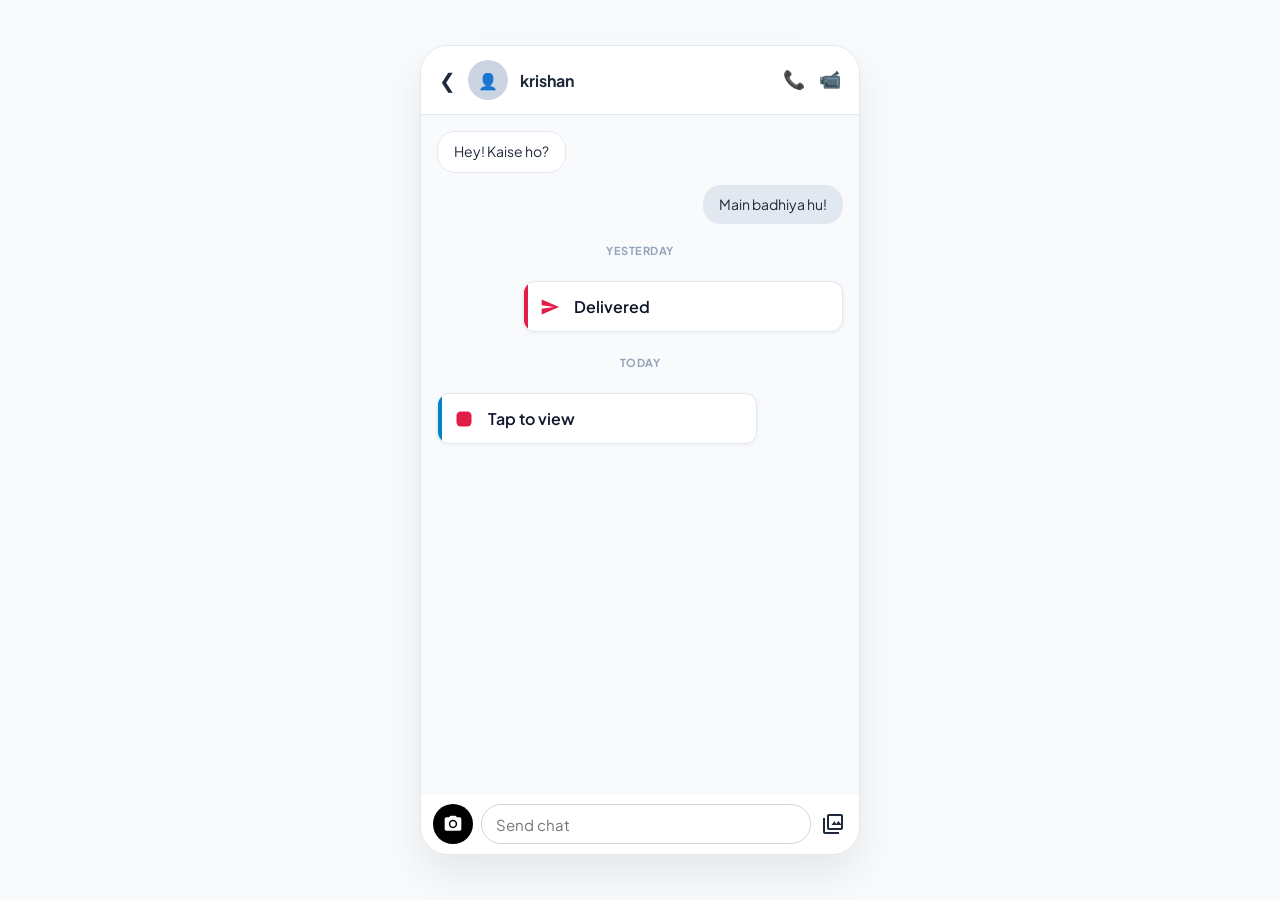
==== commit ea02dc23: "Add files via upload" ====
--- a/chat-room.html
+++ b/chat-room.html
@@ -20,35 +20,10 @@
             --subtext-color: #64748b;
             --card-bg: #f1f5f9;
             --header-bg: #ffffff;
-            --input-bg: #ffffff;
             --border-color: #e2e8f0;
             --msg-sent: #e2e8f0;
             --msg-received: #ffffff;
-            --sheet-bg: #ffffff;
-            --sheet-text: #1e293b;
-            --sheet-subtext: #64748b;
-            --hover-bg: rgba(0, 0, 0, 0.04);
-            --icon-bg: #f1f5f9;
-            --modal-bg: #ffffff;
             --base-font-size: 14px;
-        }
-
-        [data-theme="dark"] {
-            --bg-color: #0f172a;
-            --text-color: #f8fafc;
-            --subtext-color: #94a3b8;
-            --card-bg: #1e293b;
-            --header-bg: #0f172a;
-            --input-bg: #1e293b;
-            --border-color: #334155;
-            --msg-sent: #334155;
-            --msg-received: #1e293b;
-            --sheet-bg: #1e293b;
-            --sheet-text: #f8fafc;
-            --sheet-subtext: #94a3b8;
-            --hover-bg: rgba(255, 255, 255, 0.05);
-            --icon-bg: #334155;
-            --modal-bg: #1e293b;
         }
 
         html, body {
@@ -65,7 +40,6 @@
             align-items: center;
             justify-content: center;
             background: var(--bg-color);
-            transition: background 0.3s ease;
         }
 
         .chat-container {
@@ -100,17 +74,8 @@
             flex-shrink: 0;
         }
 
-        .header-left {
-            display: flex;
-            align-items: center;
-            gap: 12px;
-        }
-
-        .header-right-actions {
-            display: flex;
-            align-items: center;
-            gap: 14px;
-        }
+        .header-left { display: flex; align-items: center; gap: 12px; }
+        .header-right-actions { display: flex; align-items: center; gap: 14px; }
 
         .call-btn-icon {
             font-size: 18px;
@@ -120,250 +85,131 @@
             border: none;
         }
 
-        .back-icon {
-            font-size: 20px;
-            color: var(--text-color);
-            text-decoration: none;
-        }
+        .back-icon { font-size: 20px; color: var(--text-color); text-decoration: none; }
 
         .avatar {
-            width: 40px;
-            height: 40px;
-            border-radius: 50%;
-            background: #cbd5e1;
-            display: flex;
-            align-items: center;
-            justify-content: center;
-            font-weight: 700;
-            color: #334155;
-            background-size: cover;
-            background-position: center;
-        }
-
-        .user-details h3 {
-            font-size: 16px;
-            color: var(--text-color);
-            font-weight: 700;
-        }
+            width: 40px; height: 40px; border-radius: 50%;
+            background: #cbd5e1; display: flex; align-items: center;
+            justify-content: center; font-weight: 700; color: #334155;
+            background-size: cover; background-position: center;
+        }
+
+        .user-details h3 { font-size: 16px; color: var(--text-color); font-weight: 700; }
 
         .messages-area {
-            flex: 1;
-            padding: 16px;
-            overflow-y: auto;
-            overscroll-behavior-y: contain;
-            display: flex;
-            flex-direction: column;
-            gap: 12px;
-            scroll-behavior: smooth;
+            flex: 1; padding: 16px; overflow-y: auto;
+            overscroll-behavior-y: contain; display: flex;
+            flex-direction: column; gap: 12px; scroll-behavior: smooth;
         }
 
         .date-divider {
-            align-self: center;
-            font-size: 11px;
-            font-weight: 700;
-            color: #94a3b8;
-            text-transform: uppercase;
-            letter-spacing: 0.5px;
+            align-self: center; font-size: 11px; font-weight: 700;
+            color: #94a3b8; text-transform: uppercase; letter-spacing: 0.5px;
             margin: 8px 0;
         }
 
         .msg-bubble {
-            max-width: 80%;
-            padding: 10px 16px;
-            border-radius: 18px;
-            font-size: var(--base-font-size);
-            color: var(--text-color);
-            line-height: 1.4;
-            word-break: break-word;
-        }
-
-        .msg-sent {
-            align-self: flex-end;
-            background: var(--msg-sent);
-        }
-
-        .msg-received {
-            align-self: flex-start;
-            background: var(--msg-received);
-            border: 1px solid var(--border-color);
-        }
+            max-width: 80%; padding: 10px 16px; border-radius: 18px;
+            font-size: var(--base-font-size); color: var(--text-color);
+            line-height: 1.4; word-break: break-word;
+        }
+
+        .msg-sent { align-self: flex-end; background: var(--msg-sent); }
+        .msg-received { align-self: flex-start; background: var(--msg-received); border: 1px solid var(--border-color); }
 
         /* SNAPCHAT CARD STYLING */
         .snap-card-wrapper {
-            width: 100%;
-            display: flex;
-            flex-direction: column;
-            margin: 4px 0;
+            width: 100%; display: flex; flex-direction: column; margin: 4px 0;
         }
 
         .snap-card-wrapper.sent { align-items: flex-end; }
         .snap-card-wrapper.received { align-items: flex-start; }
 
         .snap-card {
-            width: 90%;
-            max-width: 320px;
-            background: #ffffff;
-            border-radius: 12px;
-            padding: 14px 16px;
-            display: flex;
-            align-items: center;
-            gap: 14px;
-            box-shadow: 0 1px 4px rgba(0,0,0,0.06);
-            border: 1px solid #e2e8f0;
-            position: relative;
-            overflow: hidden;
-            cursor: pointer;
-            user-select: none;
+            width: 90%; max-width: 320px; background: #ffffff;
+            border-radius: 12px; padding: 14px 16px; display: flex;
+            align-items: center; gap: 14px; box-shadow: 0 1px 4px rgba(0,0,0,0.06);
+            border: 1px solid #e2e8f0; position: relative; overflow: hidden;
+            cursor: pointer; user-select: none;
         }
 
         .snap-card::before {
-            content: '';
-            position: absolute;
-            left: 0; top: 0; bottom: 0;
-            width: 4px;
-        }
-
-        .snap-card.sent::before { background: #fffc00; background-color: #e11d48; }
+            content: ''; position: absolute; left: 0; top: 0; bottom: 0; width: 4px;
+        }
+
+        .snap-card.sent::before { background: #e11d48; }
         .snap-card.received::before { background: #0284c7; }
 
         .snap-card-icon {
-            width: 20px;
-            height: 20px;
-            display: flex;
-            align-items: center;
-            justify-content: center;
-            flex-shrink: 0;
-        }
-
-        .snap-card-text {
-            font-size: 16px;
-            font-weight: 600;
-            color: #0f172a;
-        }
-
-        /* SNAPCHAT CHAT INPUT BAR */
-        .snap-chat-bar-container {
-            position: relative;
-            width: 100%;
-            flex-shrink: 0;
-            background: #ffffff;
-        }
+            width: 20px; height: 20px; display: flex;
+            align-items: center; justify-content: center; flex-shrink: 0;
+        }
+
+        .snap-card-text { font-size: 16px; font-weight: 600; color: #0f172a; }
+
+        /* SNAPCHAT INPUT BAR */
+        .snap-chat-bar-container { position: relative; width: 100%; flex-shrink: 0; background: #ffffff; }
 
         .snap-chat-bar {
-            padding: 10px 12px;
-            display: flex;
-            align-items: center;
-            gap: 8px;
-            border-top: 1px solid #f1f5f9;
+            padding: 10px 12px; display: flex; align-items: center;
+            gap: 8px; border-top: 1px solid #f1f5f9;
         }
 
         .snap-cam-btn {
-            width: 40px;
-            height: 40px;
-            border-radius: 50%;
-            background: #000000;
-            border: none;
-            display: flex;
-            align-items: center;
-            justify-content: center;
-            cursor: pointer;
-            flex-shrink: 0;
+            width: 40px; height: 40px; border-radius: 50%;
+            background: #000000; border: none; display: flex;
+            align-items: center; justify-content: center; cursor: pointer; flex-shrink: 0;
         }
 
         .snap-cam-btn svg { width: 20px; height: 20px; fill: #ffffff; }
 
         .snap-pill-wrapper {
-            flex: 1;
-            display: flex;
-            align-items: center;
-            border: 1.5px solid #d1d5db;
-            border-radius: 26px;
-            padding: 0 14px;
-            height: 40px;
-            background: #ffffff;
+            flex: 1; display: flex; align-items: center;
+            border: 1.5px solid #d1d5db; border-radius: 26px;
+            padding: 0 14px; height: 40px; background: #ffffff;
         }
 
         .snap-pill-input {
-            width: 100%;
-            border: none;
-            background: transparent;
-            outline: none;
-            font-size: 15px;
-            color: #000000;
-            font-family: inherit;
-        }
-
-        .snap-action-btn, .snap-icon-btn {
-            background: transparent;
-            border: none;
-            cursor: pointer;
-            display: flex;
-            align-items: center;
-            justify-content: center;
-            color: #1e293b;
-            padding: 2px;
-            flex-shrink: 0;
-        }
-
-        .snap-icon-btn svg, .snap-action-btn svg { width: 24px; height: 24px; fill: currentColor; }
-
-        /* FULLSCREEN CAMERA & VIEWER */
+            width: 100%; border: none; background: transparent;
+            outline: none; font-size: 15px; color: #000000; font-family: inherit;
+        }
+
+        .snap-icon-btn {
+            background: transparent; border: none; cursor: pointer;
+            display: flex; align-items: center; justify-content: center;
+            color: #1e293b; padding: 2px; flex-shrink: 0;
+        }
+
+        .snap-icon-btn svg { width: 24px; height: 24px; fill: currentColor; }
+
+        /* FULLSCREEN VIEWER & CAMERA */
         .snap-full-screen {
-            position: fixed;
-            top: 0; left: 0; width: 100vw; height: 100dvh;
-            background: #000000;
-            z-index: 9999;
-            display: none;
-            flex-direction: column;
-            justify-content: space-between;
-            align-items: center;
-        }
-
-        .snap-video-preview {
-            width: 100%;
-            height: 100%;
-            object-fit: cover;
-            position: absolute;
-        }
+            position: fixed; top: 0; left: 0; width: 100vw; height: 100dvh;
+            background: #000000; z-index: 9999; display: none;
+            flex-direction: column; justify-content: space-between; align-items: center;
+        }
+
+        .snap-video-preview { width: 100%; height: 100%; object-fit: cover; position: absolute; }
 
         .snap-camera-controls {
-            position: absolute;
-            bottom: 40px;
-            width: 100%;
-            display: flex;
-            justify-content: space-around;
-            align-items: center;
-            z-index: 10000;
+            position: absolute; bottom: 40px; width: 100%;
+            display: flex; justify-content: space-around; align-items: center; z-index: 10000;
         }
 
         .snap-shutter-btn {
-            width: 76px;
-            height: 76px;
-            border-radius: 50%;
-            border: 5px solid #ffffff;
-            background: transparent;
-            cursor: pointer;
+            width: 76px; height: 76px; border-radius: 50%;
+            border: 5px solid #ffffff; background: transparent; cursor: pointer;
         }
 
         .snap-review-actions {
-            position: absolute;
-            bottom: 30px;
-            width: 90%;
-            display: flex;
-            justify-content: space-between;
-            z-index: 10000;
+            position: absolute; bottom: 30px; width: 90%;
+            display: flex; justify-content: space-between; z-index: 10000;
         }
 
         .snap-review-btn {
-            background: rgba(255, 255, 255, 0.25);
-            backdrop-filter: blur(10px);
-            color: white;
-            border: none;
-            padding: 12px 20px;
-            border-radius: 20px;
-            font-size: 14px;
-            font-weight: 600;
-            cursor: pointer;
+            background: rgba(255, 255, 255, 0.25); backdrop-filter: blur(10px);
+            color: white; border: none; padding: 12px 20px; border-radius: 20px;
+            font-size: 14px; font-weight: 600; cursor: pointer;
         }
 
         .snap-send-btn { background: #e11d48; color: white; }
@@ -374,7 +220,6 @@
 <body>
 
     <div class="chat-container">
-        
         <div class="chat-header">
             <div class="header-left">
                 <a href="#" class="back-icon">❮</a>
@@ -383,7 +228,6 @@
                     <h3 id="userName">krishan</h3>
                 </div>
             </div>
-            
             <div class="header-right-actions">
                 <button class="call-btn-icon">📞</button>
                 <button class="call-btn-icon">📹</button>
@@ -391,13 +235,14 @@
         </div>
 
         <div class="messages-area" id="messagesArea">
+            <div class="msg-bubble msg-received">Hey! Kaise ho?</div>
+            <div class="msg-bubble msg-sent">Main badhiya hu!</div>
+
             <div class="date-divider">YESTERDAY</div>
             
-            <!-- SENT SNAP CARD -->
             <div class="snap-card-wrapper sent">
                 <div class="snap-card sent">
                     <div class="snap-card-icon">
-                        <!-- Filled Red Arrow -->
                         <svg viewBox="0 0 24 24" width="20" height="20" fill="#e11d48">
                             <path d="M2.01 21L23 12 2.01 3 2 10l15 2-15 2z"/>
                         </svg>
@@ -408,11 +253,9 @@
 
             <div class="date-divider">TODAY</div>
 
-            <!-- RECEIVED SNAP CARD -->
             <div class="snap-card-wrapper received">
                 <div class="snap-card received" onclick="openReceivedSnap(this)">
                     <div class="snap-card-icon">
-                        <!-- Filled Red Rounded Square -->
                         <svg viewBox="0 0 24 24" width="20" height="20" fill="#e11d48">
                             <rect x="3" y="3" width="18" height="18" rx="5" ry="5"/>
                         </svg>
@@ -444,7 +287,6 @@
         </div>
 
         <input type="file" id="chatGalleryInput" accept="image/*" onchange="sendGallerySnap(event)">
-
     </div>
 
     <!-- CAMERA SCREEN -->
@@ -466,7 +308,7 @@
         </div>
     </div>
 
-    <!-- SNAP VIEWER SCREEN -->
+    <!-- VIEWER SCREEN -->
     <div id="snapViewerScreen" class="snap-full-screen" onclick="closeSnapViewer()">
         <img id="snapFullImg" class="snap-video-preview">
     </div>
@@ -520,7 +362,7 @@
 
         function sendSnapToChat() {
             if (!currentSnapData) return;
-            appendSentSnapCard(currentSnapData);
+            appendSnapCard(currentSnapData, 'sent');
             document.getElementById('snapReviewScreen').style.display = 'none';
             currentSnapData = null;
             scrollToBottom();
@@ -531,31 +373,32 @@
             if (file) {
                 const reader = new FileReader();
                 reader.onload = function(event) {
-                    appendSentSnapCard(event.target.result);
+                    appendSnapCard(event.target.result, 'sent');
                     scrollToBottom();
                 };
                 reader.readAsDataURL(file);
             }
         }
 
-        function appendSentSnapCard(imgData) {
+        function appendSnapCard(imgUrl, type) {
             const area = document.getElementById('messagesArea');
-            area.innerHTML += `
-                <div class="snap-card-wrapper sent">
-                    <div class="snap-card sent" onclick="viewSnap('${imgData}')">
-                        <div class="snap-card-icon">
-                            <svg viewBox="0 0 24 24" width="20" height="20" fill="#e11d48">
-                                <path d="M2.01 21L23 12 2.01 3 2 10l15 2-15 2z"/>
-                            </svg>
+            if (type === 'sent') {
+                area.innerHTML += `
+                    <div class="snap-card-wrapper sent">
+                        <div class="snap-card sent" onclick="viewSnap('${imgUrl}')">
+                            <div class="snap-card-icon">
+                                <svg viewBox="0 0 24 24" width="20" height="20" fill="#e11d48">
+                                    <path d="M2.01 21L23 12 2.01 3 2 10l15 2-15 2z"/>
+                                </svg>
+                            </div>
+                            <span class="snap-card-text">Delivered</span>
                         </div>
-                        <span class="snap-card-text">Delivered</span>
                     </div>
-                </div>
-            `;
+                `;
+            }
         }
 
         function openReceivedSnap(cardElem) {
-            // Demo image overlay or view image
             viewSnap('https://via.placeholder.com/600x1000/e11d48/ffffff?text=New+Snap');
             cardElem.querySelector('.snap-card-text').innerText = 'Opened';
             cardElem.querySelector('.snap-card-icon').innerHTML = `
